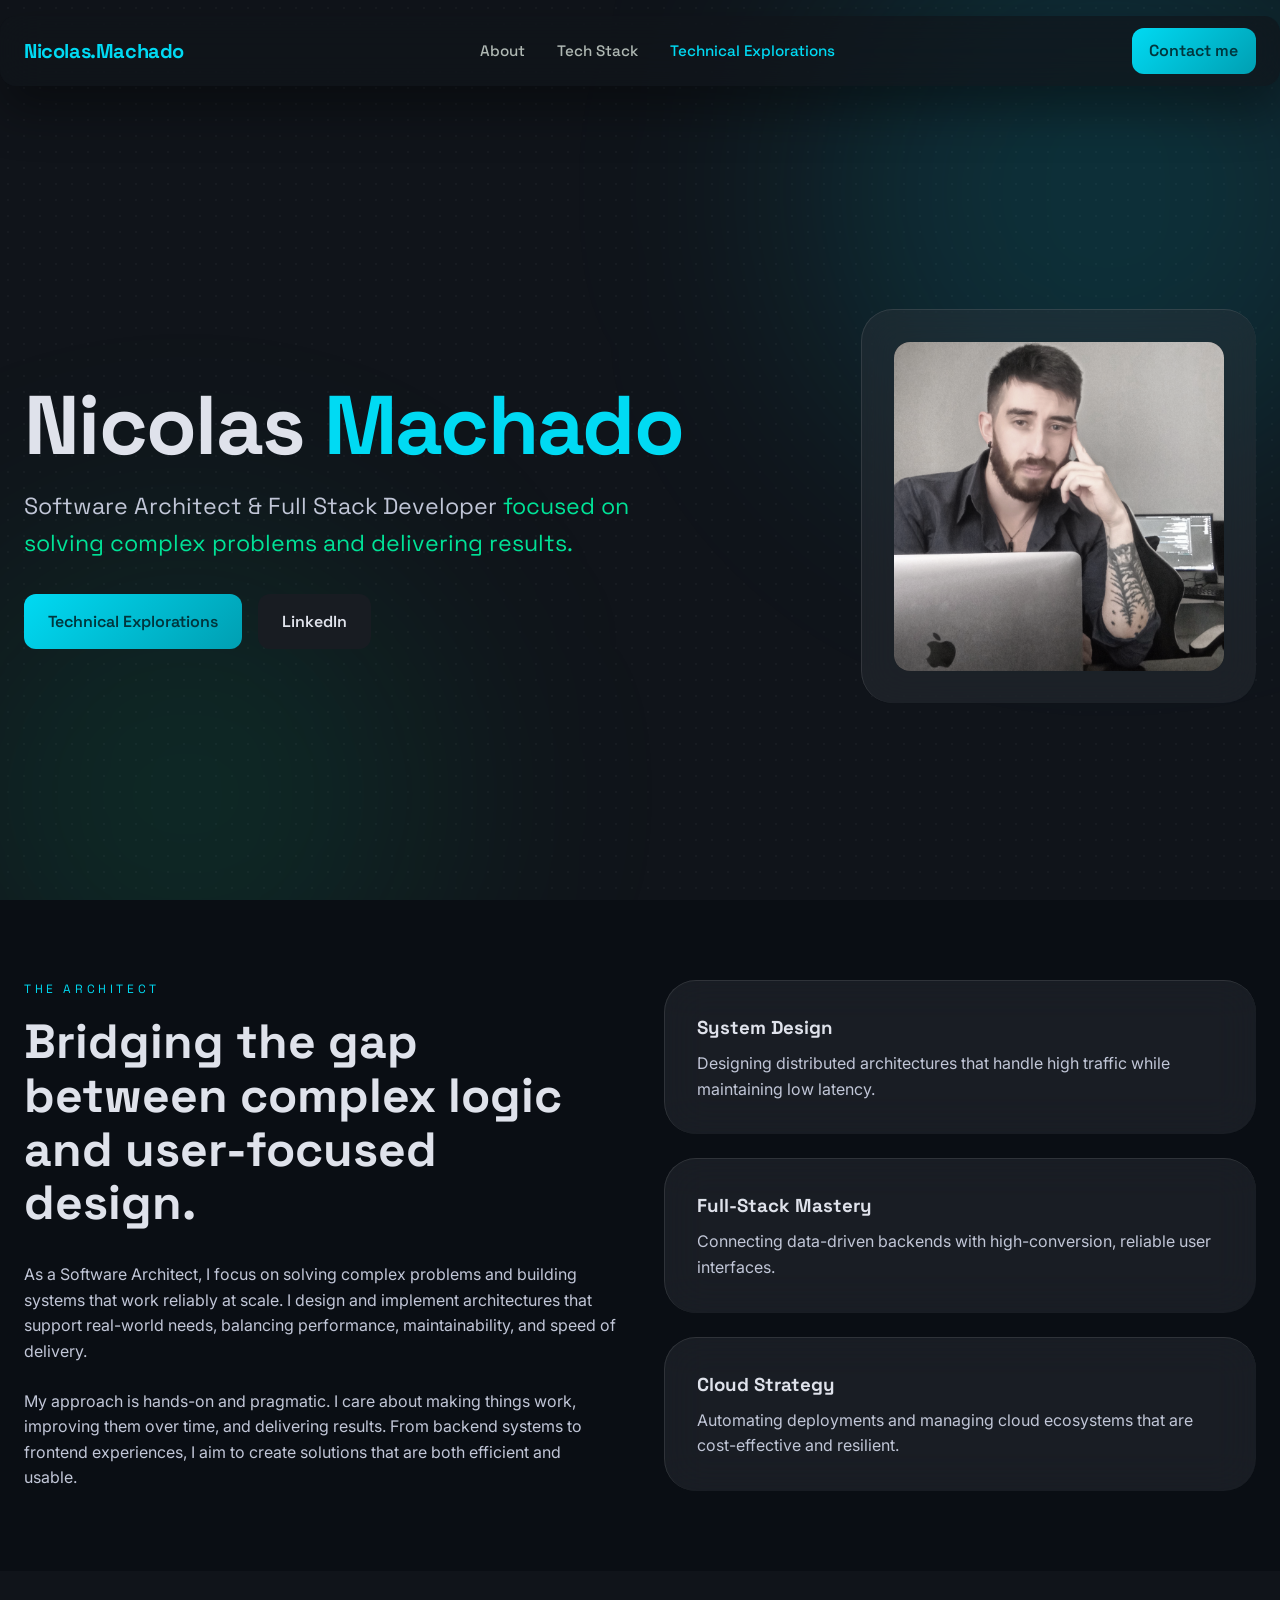
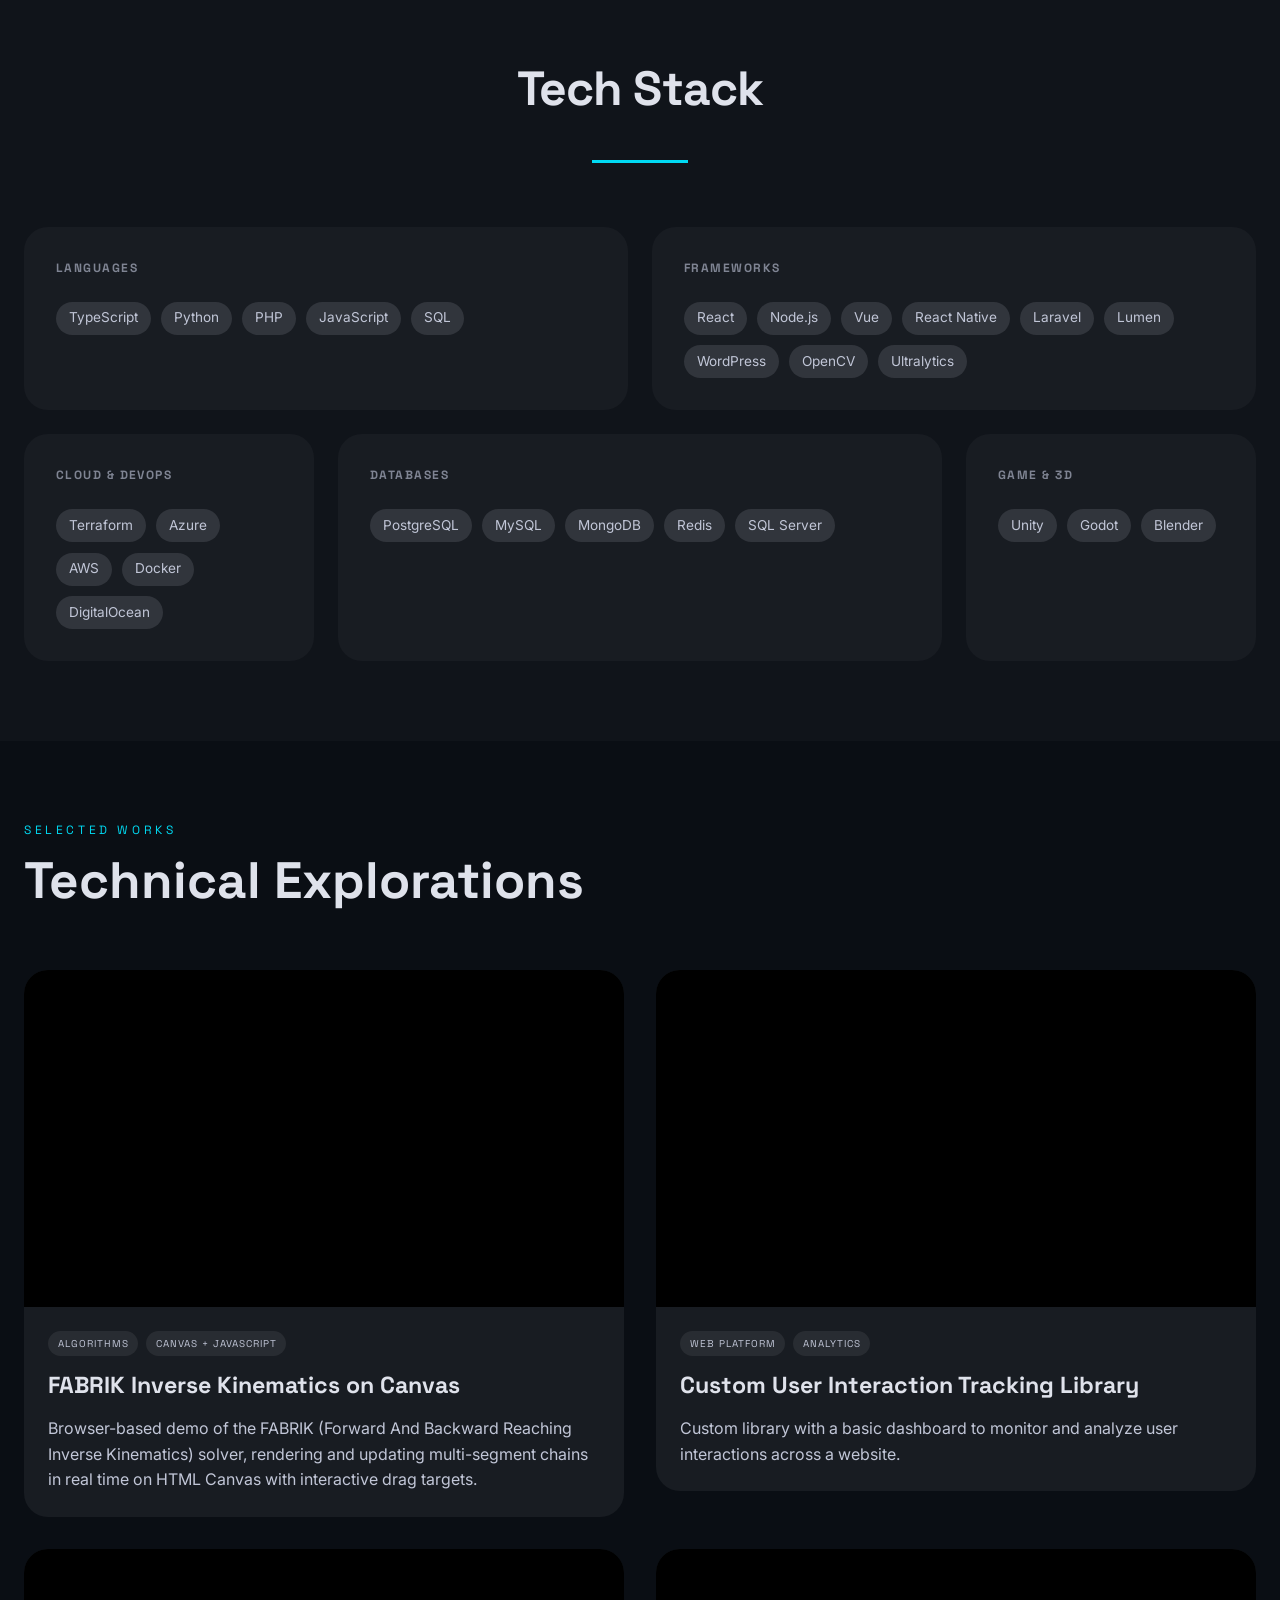
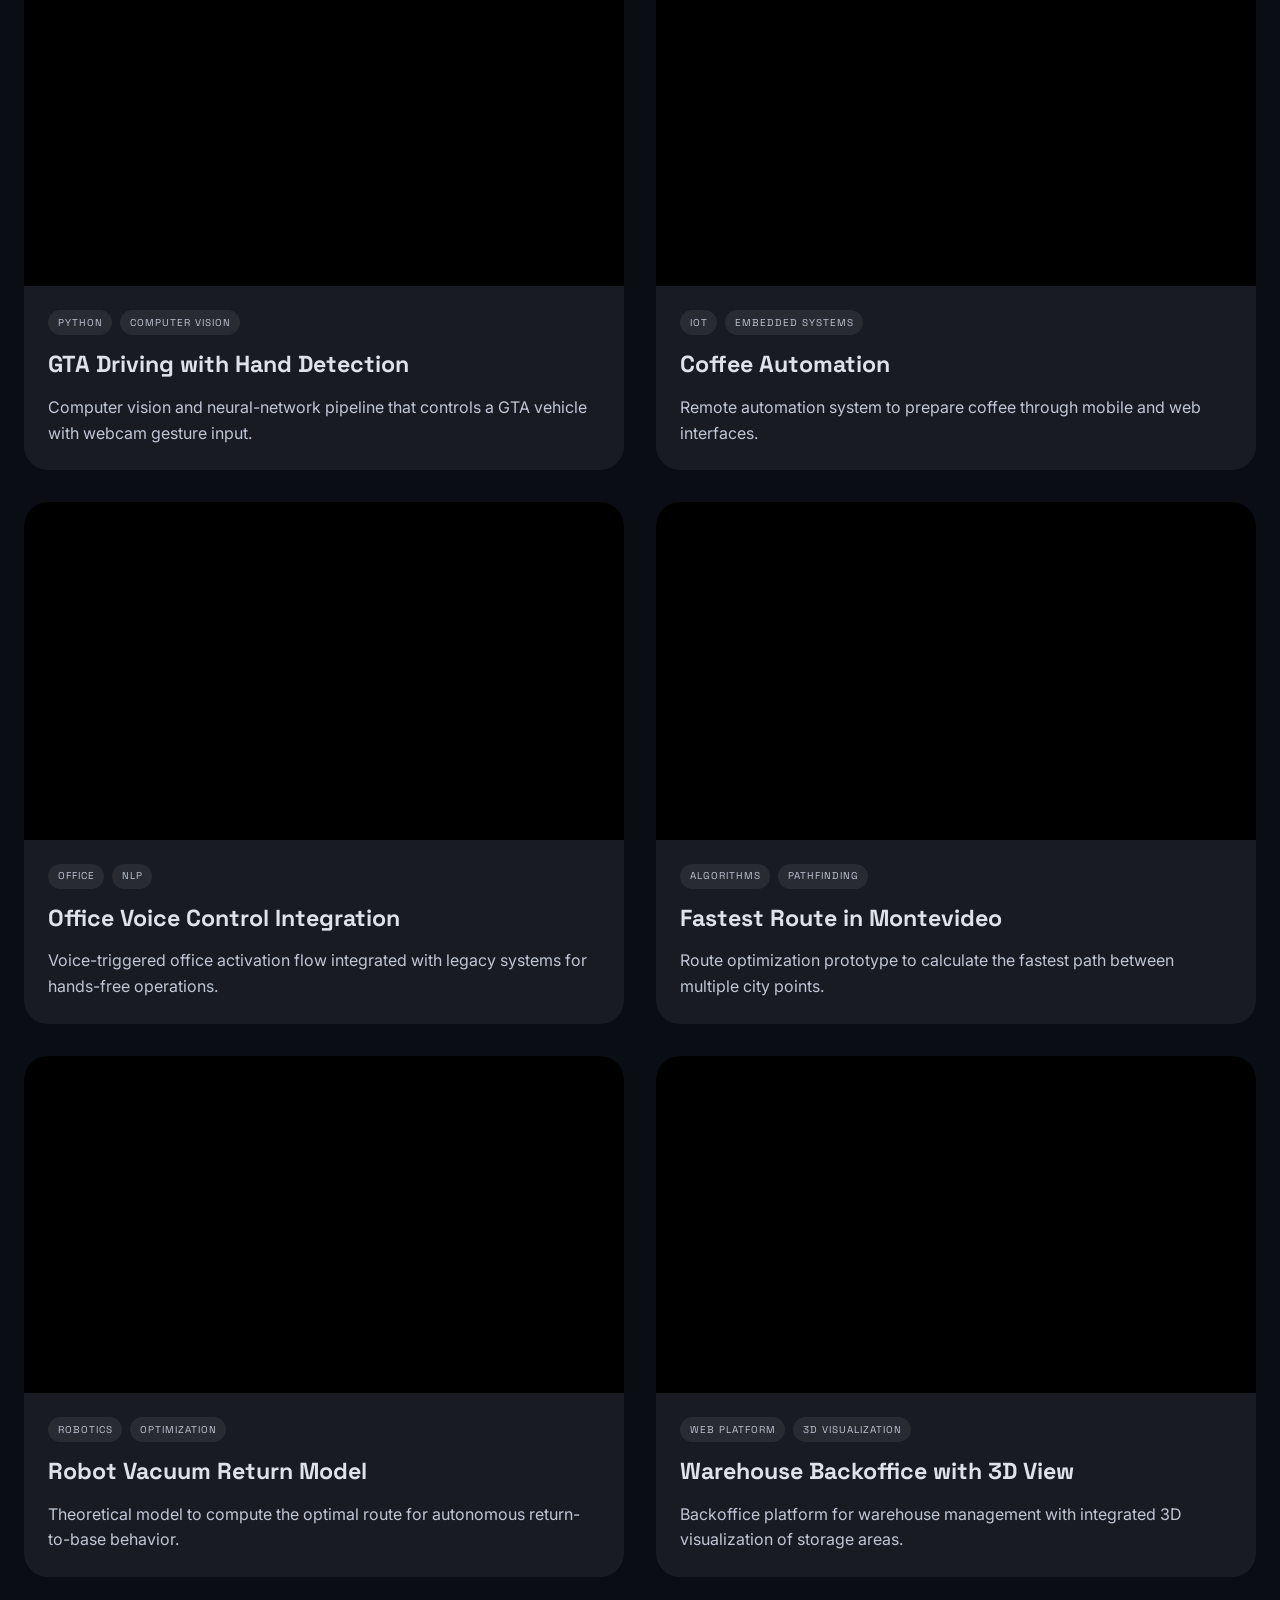
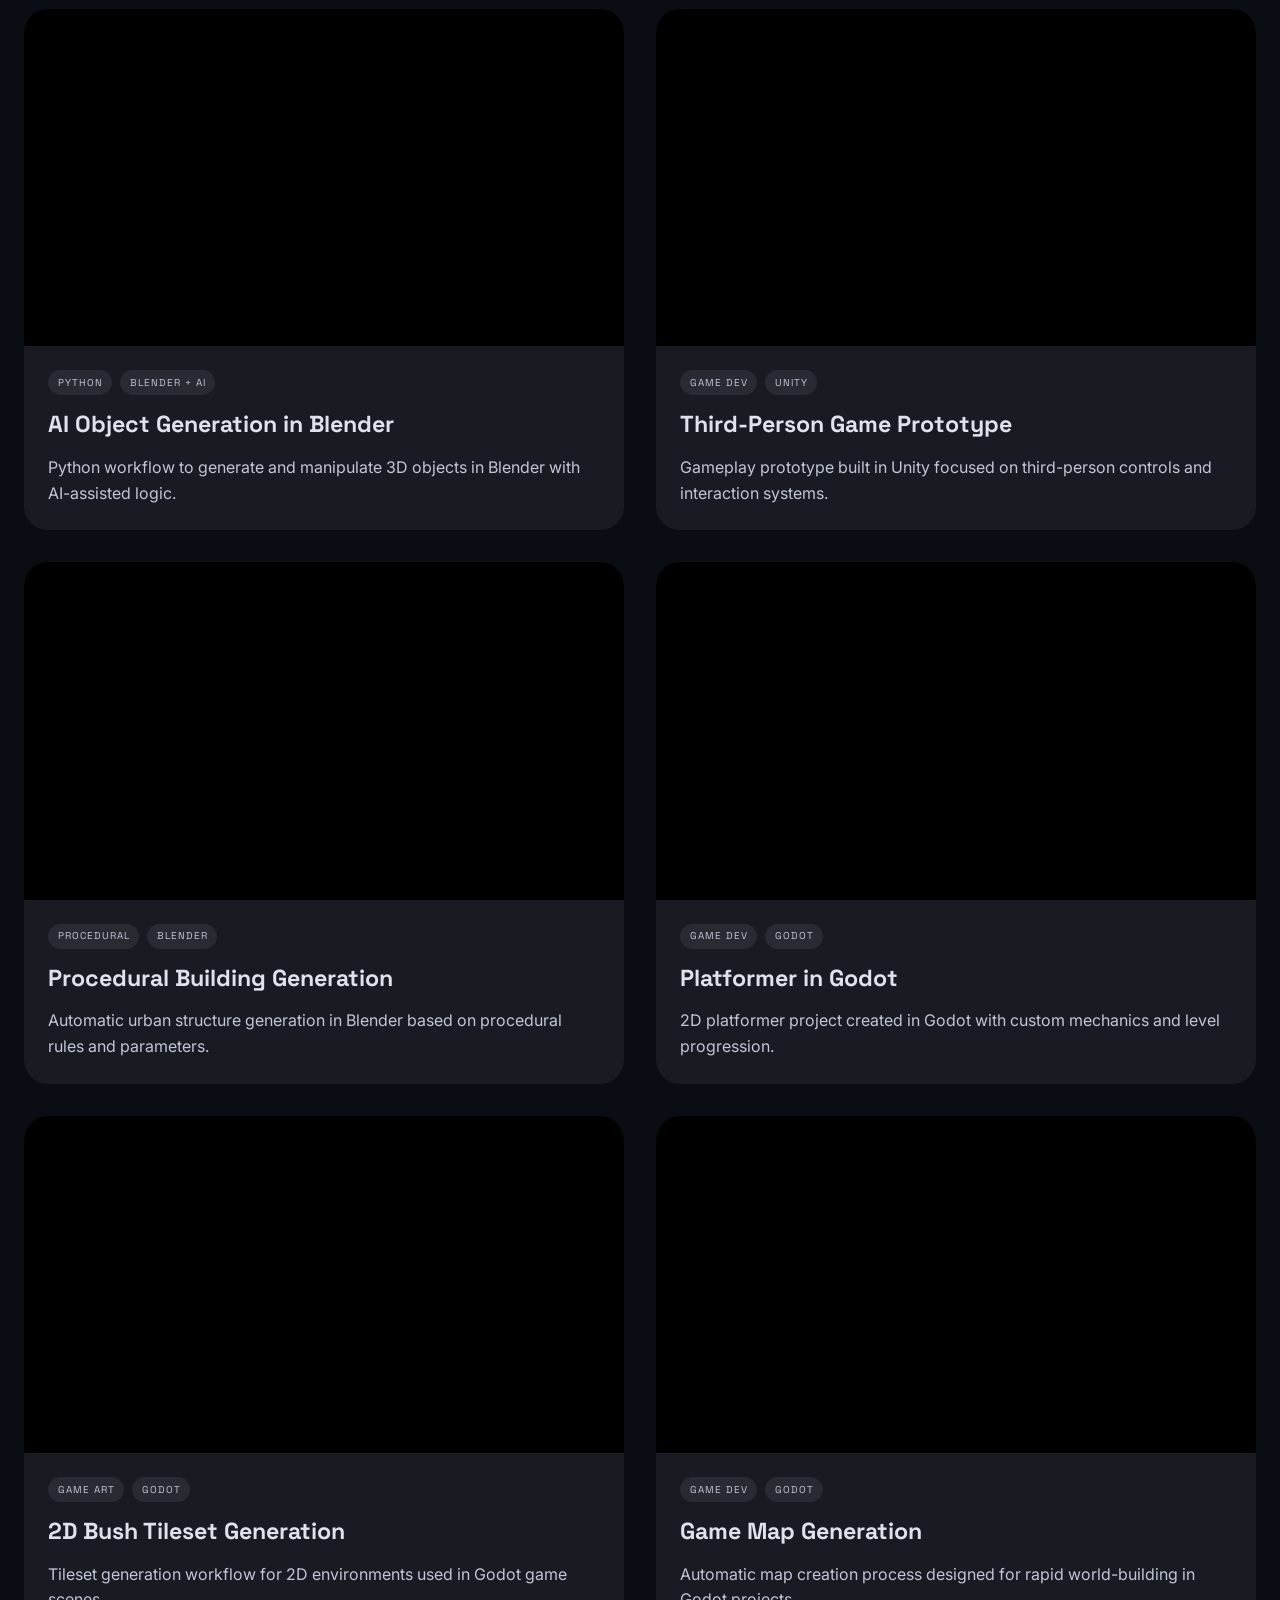
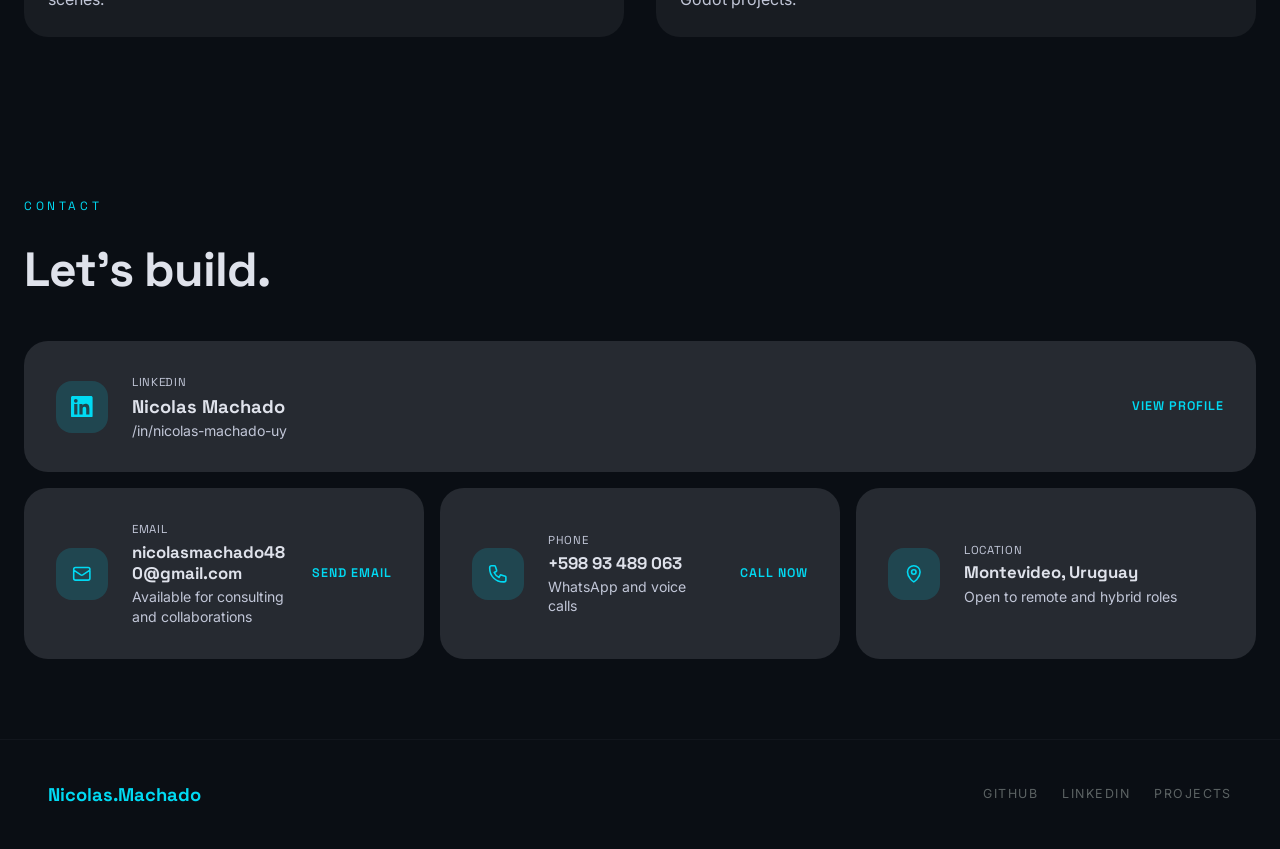
==== index.html @ 6aa8814a "update script reference in index.html to new JavaScript file and add module preloading functionality" ====
<!DOCTYPE html>
<html lang="es">
  <head>
    <meta charset="UTF-8" />
    <link rel="icon" type="image/x-icon" href="./favicon.ico" />
    <meta name="viewport" content="width=device-width, initial-scale=1.0" />
    <meta name="description" content="Nicolas Machado - Desarrollador Full Stack y Arquitecto de software. Portfolio con experiencia, proyectos y videos." />
    <title>Nicolas Machado | Desarrollador Full Stack</title>
    <link rel="preconnect" href="https://fonts.googleapis.com" />
    <link rel="preconnect" href="https://fonts.gstatic.com" crossorigin />
    <link href="https://fonts.googleapis.com/css2?family=Source+Sans+3:ital,wght@0,400;0,600;0,700;1,400&display=swap" rel="stylesheet" />
    <script type="module" crossorigin src="./assets/index-CkeHtj5o.js"></script>
    <link rel="stylesheet" crossorigin href="./assets/index-Cn55NnWI.css">
  </head>
  <body>
    <div id="root"></div>
  </body>
</html>
---- assets/index-Cn55NnWI.css ----
@import"https://fonts.googleapis.com/css2?family=Inter:wght@300;400;500;600;700&family=Space+Grotesk:wght@300;400;500;600;700&display=swap";:root{--background: #10141a;--surface: #10141a;--surface-lowest: #0a0e14;--surface-low: #181c22;--surface-high: #262a31;--surface-highest: #31353c;--on-surface: #dfe2eb;--on-surface-variant: #c1c6d7;--primary: #00daf3;--primary-container: #009fb2;--secondary: #f4fff5;--secondary-dim: #00e297;--outline: #8b90a0;--outline-variant: #414754;--font-display: "Space Grotesk", system-ui, sans-serif;--font-body: "Inter", system-ui, sans-serif;--radius-sm: .5rem;--radius-md: 1rem;--radius-lg: 1.5rem;--radius-xl: 2rem;--radius-pill: 9999px;--space-2: .5rem;--space-3: .75rem;--space-4: 1rem;--space-6: 1.5rem;--space-8: 2rem;--space-10: 2.5rem;--space-12: 3rem;--space-16: 4rem;--space-20: 5rem;--content-max: 1280px;--shadow-ambient: 0 24px 48px rgba(0, 0, 0, .4);--transition: .2s ease-out}html{scroll-behavior:smooth}*,*:before,*:after{box-sizing:border-box}body{margin:0;font-family:var(--font-body);font-size:1rem;line-height:1.6;color:var(--on-surface);background:var(--background);position:relative;overflow-x:hidden}a{color:inherit;text-decoration:none;transition:color var(--transition),transform var(--transition),opacity var(--transition)}img{display:block;max-width:100%}.header{position:fixed;top:0;inset-inline:0;z-index:20;display:flex;align-items:center;justify-content:space-between;max-width:var(--content-max);margin:0 auto;margin-top:var(--space-4);padding:var(--space-3) var(--space-6);background:#10141ab3;-webkit-backdrop-filter:blur(20px);backdrop-filter:blur(20px);border-radius:var(--radius-md);box-shadow:var(--shadow-ambient)}.header__brand{font-family:var(--font-display);font-size:1.25rem;font-weight:700;letter-spacing:-.02em;color:var(--primary)}.header__nav{display:none}.header__links{display:flex;align-items:center;gap:var(--space-8);margin:0;padding:0;list-style:none}.header__link{font-family:var(--font-display);font-size:.95rem;font-weight:500;color:color-mix(in srgb,var(--secondary) 70%,transparent)}.header__link:hover,.header__link--active{color:var(--primary)}.header__cta{display:none}@media(min-width:768px){.header__nav{display:block}.header__cta{display:inline-flex;padding:.65rem 1.1rem;border-radius:.75rem;font-family:var(--font-display);font-weight:600;color:#00363d;background:linear-gradient(135deg,var(--primary),var(--primary-container))}}.main{position:relative;z-index:1}.section__title{margin:0 0 var(--space-8);font-family:var(--font-display);font-size:clamp(2rem,5vw,3rem);letter-spacing:-.02em}.container{width:min(calc(100% - 3rem),var(--content-max));margin-inline:auto}.hero{position:relative;min-height:100vh;display:flex;align-items:center;padding-top:7rem;background:var(--surface);overflow:hidden}.grid-pattern{position:absolute;top:0;right:0;bottom:0;left:0;background-image:radial-gradient(circle,color-mix(in srgb,var(--outline) 25%,transparent) 1px,transparent 1px);background-size:16px 16px;opacity:.22;pointer-events:none}.hero__orb{position:absolute;border-radius:var(--radius-pill);filter:blur(120px)}.hero__orb--a{width:600px;height:600px;top:-12%;right:-10%;background:color-mix(in srgb,var(--primary) 14%,transparent)}.hero__orb--b{width:500px;height:500px;bottom:-16%;left:-5%;background:color-mix(in srgb,var(--secondary-dim) 10%,transparent)}.hero__inner{position:relative;width:min(calc(100% - 3rem),var(--content-max));margin-inline:auto;display:grid;gap:var(--space-12);align-items:center;z-index:1}@media(min-width:1024px){.hero__inner{grid-template-columns:8fr 4fr}}.hero__badge{display:inline-flex;align-items:center;gap:var(--space-3);padding:.35rem .7rem;background:color-mix(in srgb,var(--surface-highest) 55%,transparent);border-radius:var(--radius-pill)}.hero__dot{width:.5rem;height:.5rem;border-radius:var(--radius-pill);background:var(--primary);box-shadow:0 0 10px color-mix(in srgb,var(--primary) 40%,transparent)}.hero__badge-text{margin:0;text-transform:uppercase;letter-spacing:.18em;color:var(--primary);font-family:var(--font-display);font-size:.65rem}.hero__name{margin:var(--space-6) 0 var(--space-6);font-family:var(--font-display);font-size:clamp(2.75rem,8vw,5.2rem);font-weight:700;line-height:.92;letter-spacing:-.02em}.hero__name span{color:var(--primary)}.hero__role{margin:0 0 var(--space-8);max-width:680px;color:var(--on-surface-variant);font-size:clamp(1.05rem,2.3vw,1.45rem);font-family:var(--font-display);font-weight:400}.hero__role-accent{color:var(--secondary-dim)}.hero__actions{display:flex;flex-wrap:wrap;gap:var(--space-4)}.button-primary,.button-secondary{display:inline-flex;align-items:center;justify-content:center;padding:.9rem 1.5rem;border-radius:.75rem;font-weight:600;font-family:var(--font-display);transition:all var(--transition)}.button-primary{background:linear-gradient(135deg,var(--primary),var(--primary-container));color:#00363d}.button-primary:hover{transform:translateY(-2px);filter:brightness(1.05)}.button-secondary{background:var(--surface-low);color:var(--on-surface)}.button-secondary:hover{background:var(--surface-high)}.hero__panel-wrap{display:none}@media(min-width:1024px){.hero__panel-wrap{display:block}}.glass-card{border-radius:var(--radius-xl);background:#31353c66;-webkit-backdrop-filter:blur(20px);backdrop-filter:blur(20px);border-top:1px solid rgba(255,255,255,.1);border-left:1px solid rgba(255,255,255,.1)}.hero__panel{position:relative;overflow:hidden;aspect-ratio:1 / 1;padding:var(--space-8)}.hero__panel-media{height:100%;border-radius:var(--radius-md);overflow:hidden;position:relative;background:var(--surface-lowest)}.hero__panel-media img{width:100%;height:100%;object-fit:cover;opacity:1;filter:grayscale(50%)}.hero__panel-overlay{position:absolute;inset:auto var(--space-6) var(--space-6) var(--space-6);padding:var(--space-4);border-radius:.65rem;background:#10141acc;-webkit-backdrop-filter:blur(8px);backdrop-filter:blur(8px)}.hero__panel-label{margin:0 0 var(--space-2);text-transform:uppercase;font-family:var(--font-display);letter-spacing:.15em;font-size:.62rem;color:var(--secondary-dim)}.hero__bar{width:100%;height:.3rem;border-radius:var(--radius-pill);background:color-mix(in srgb,white 10%,transparent);overflow:hidden;position:relative}.hero__bar:after{content:"";position:absolute;top:0;right:0;bottom:0;left:0;width:42%;background:var(--primary);border-radius:var(--radius-pill);animation:heroBarLoading 2.2s ease-in-out infinite;box-shadow:0 0 12px color-mix(in srgb,var(--primary) 45%,transparent)}@keyframes heroBarLoading{0%{transform:translate(-120%);opacity:.55}45%{opacity:1}to{transform:translate(240%);opacity:.7}}.section{padding-block:var(--space-20)}.section--low{background:var(--surface-lowest)}.section--surface{background:var(--surface)}.section--contact{background:var(--surface-lowest)}.eyebrow{margin:0 0 var(--space-4);text-transform:uppercase;letter-spacing:.3em;color:var(--primary);font-family:var(--font-display);font-size:.75rem}.about__layout{display:grid;gap:var(--space-12)}@media(min-width:1024px){.about__layout{grid-template-columns:1fr 1fr}}.about__heading{margin:0 0 var(--space-8);font-family:var(--font-display);font-size:clamp(2rem,5vw,3rem);line-height:1.12}.about__heading em{font-weight:300;font-style:italic}.about__text{color:var(--on-surface-variant);margin:0}.about__text+.about__text{margin-top:var(--space-6)}.about__cards{display:grid;gap:var(--space-6)}.about-card{padding:var(--space-8)}.about-card h3{margin:0 0 var(--space-2);font-family:var(--font-display)}.about-card p{margin:0;color:var(--on-surface-variant)}.skills__header{text-align:center;margin-bottom:var(--space-16)}.skills__header-line{width:6rem;height:.18rem;margin:.75rem auto 0;background:var(--primary)}.skills__grid{display:grid;gap:var(--space-6)}@media(min-width:768px){.skills__grid--bento{grid-template-columns:repeat(2,1fr)}.skill-panel--languages,.skill-panel--frameworks,.skill-panel--databases{grid-column:span 2}}@media(min-width:1200px){.skills__grid--bento{grid-template-columns:repeat(4,1fr)}.skill-panel--languages,.skill-panel--frameworks{grid-column:span 2}.skill-panel--cloud{grid-column:span 1}.skill-panel--databases{grid-column:span 2}.skill-panel--creative{grid-column:span 1}}.skill-panel{padding:var(--space-8);background:var(--surface-low);border-radius:var(--radius-lg)}.skill-panel h3{margin:0 0 var(--space-6);color:color-mix(in srgb,var(--outline) 90%,transparent);text-transform:uppercase;letter-spacing:.12em;font-family:var(--font-display);font-size:.75rem}.chip-list{display:flex;flex-wrap:wrap;gap:.65rem}.chip{padding:.35rem .8rem;border-radius:var(--radius-pill);background:var(--surface-highest);color:var(--on-surface-variant);font-size:.85rem}.works__header{display:flex;flex-wrap:wrap;align-items:end;justify-content:space-between;gap:var(--space-8);margin-bottom:var(--space-12)}.works__header p{margin:0}.works__header h2{margin:0;font-family:var(--font-display);font-size:clamp(2rem,5vw,3.2rem)}.videos__grid{display:grid;gap:var(--space-8)}@media(min-width:1024px){.videos__grid{grid-template-columns:repeat(2,1fr)}}.video-card{background:var(--surface-low);border-radius:var(--radius-lg);overflow:hidden;transition:background var(--transition),transform var(--transition)}.video-card:hover{background:var(--surface-high);transform:translateY(-4px)}.video-card__tags{display:flex;flex-wrap:wrap;gap:var(--space-2);margin:0 0 var(--space-4)}.video-card__tag{padding:.28rem .6rem;border-radius:var(--radius-pill);background:color-mix(in srgb,white 7%,transparent);color:var(--on-surface-variant);font-family:var(--font-display);font-size:.62rem;text-transform:uppercase;letter-spacing:.1em}.video-card__content{padding:var(--space-6)}.video-card__wrapper{position:relative;width:100%;aspect-ratio:16 / 9;background:#000}.video-card__iframe{position:absolute;top:0;left:0;width:100%;height:100%;border:0}.video-card__title{margin:0 0 var(--space-4);font-family:var(--font-display);font-size:1.45rem;line-height:1.2}.video-card__description{margin:0;color:var(--on-surface-variant)}.contact__grid{display:grid;gap:var(--space-4)}@media(min-width:768px){.contact__grid{grid-template-columns:repeat(3,1fr)}.contact__card--featured{grid-column:1 / -1}}.contact__card{display:flex;align-items:center;gap:var(--space-6);padding:var(--space-8);border-radius:var(--radius-lg);background:var(--surface-high);margin:0}.contact__card--link{color:inherit;text-decoration:none;transition:background .2s ease,transform .2s ease,box-shadow .2s ease}.contact__card--link:hover{background:color-mix(in srgb,var(--primary) 8%,var(--surface-high));transform:translateY(-2px);box-shadow:0 12px 32px color-mix(in srgb,var(--primary) 12%,transparent)}.contact__card-icon{display:grid;place-items:center;flex-shrink:0;width:3.25rem;height:3.25rem;border-radius:var(--radius-md);background:color-mix(in srgb,var(--primary) 16%,transparent);color:var(--primary)}.contact__card-icon svg{width:1.35rem;height:1.35rem}.contact__card-body{display:flex;flex-direction:column;gap:.2rem;min-width:0;flex:1}.contact__label{font-family:var(--font-display);color:var(--on-surface-variant);letter-spacing:.06em;text-transform:uppercase;font-size:.72rem}.contact__card-title{font-family:var(--font-display);font-size:1.05rem;font-weight:700;line-height:1.25;color:var(--on-surface);word-break:break-word}.contact__card--featured .contact__card-title{font-size:1.15rem}.contact__card-detail{font-size:.88rem;line-height:1.4;color:var(--on-surface-variant)}.contact__card-cta{flex-shrink:0;font-family:var(--font-display);font-size:.78rem;font-weight:600;letter-spacing:.08em;text-transform:uppercase;color:var(--primary)}@media(max-width:540px){.contact__card{flex-wrap:wrap}.contact__card-cta{width:100%;padding-top:var(--space-2)}}.footer{background:var(--surface-lowest);padding:var(--space-10) var(--space-6);border-top:1px solid color-mix(in srgb,var(--surface-highest) 22%,transparent)}.footer__inner{width:min(calc(100% - 3rem),var(--content-max));margin-inline:auto;display:flex;flex-wrap:wrap;align-items:center;justify-content:space-between;gap:var(--space-6)}.footer__brand{margin:0;font-family:var(--font-display);color:var(--primary);font-size:1.15rem;font-weight:700}.footer__copy{margin:0;font-size:.78rem;letter-spacing:.12em;text-transform:uppercase;color:color-mix(in srgb,var(--secondary) 35%,transparent)}.footer__links{display:flex;gap:var(--space-6)}.footer__link{font-size:.78rem;letter-spacing:.12em;text-transform:uppercase;color:color-mix(in srgb,var(--secondary) 35%,transparent)}.footer__link:hover{color:var(--secondary-dim);transform:translateY(-2px)}.reveal{opacity:0;transform:translateY(16px);transition:opacity .32s ease-out,transform .32s ease-out}.reveal.reveal--visible{opacity:1;transform:translateY(0)}.reveal-item{opacity:0;transform:translateY(12px);transition:opacity .32s ease-out,transform .32s ease-out}.reveal.reveal--visible .reveal-item{opacity:1;transform:translateY(0)}.reveal.reveal--visible .reveal-item:nth-child(1){transition-delay:.04s}.reveal.reveal--visible .reveal-item:nth-child(2){transition-delay:.08s}.reveal.reveal--visible .reveal-item:nth-child(3){transition-delay:.12s}.reveal.reveal--visible .reveal-item:nth-child(4){transition-delay:.16s}.reveal.reveal--visible .reveal-item:nth-child(5){transition-delay:.2s}.reveal.reveal--visible .reveal-item:nth-child(n+6){transition-delay:.24s}
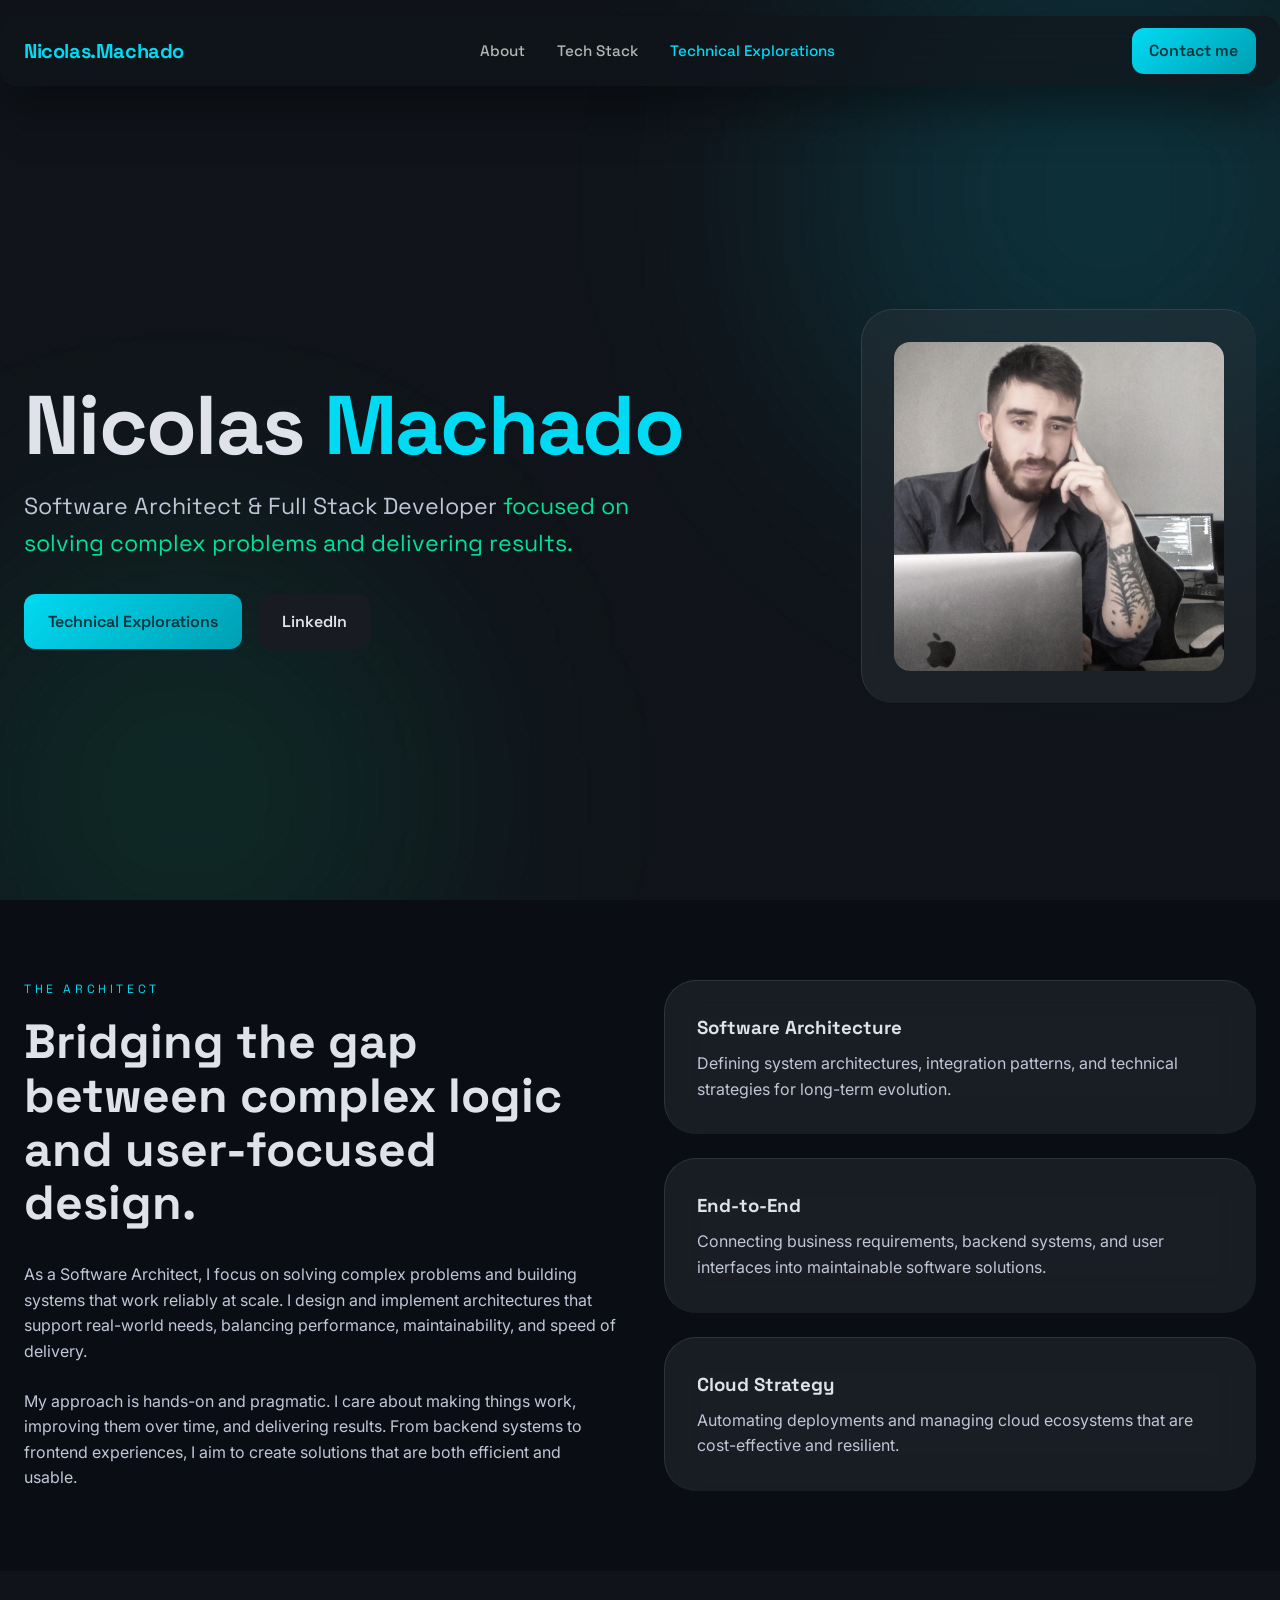
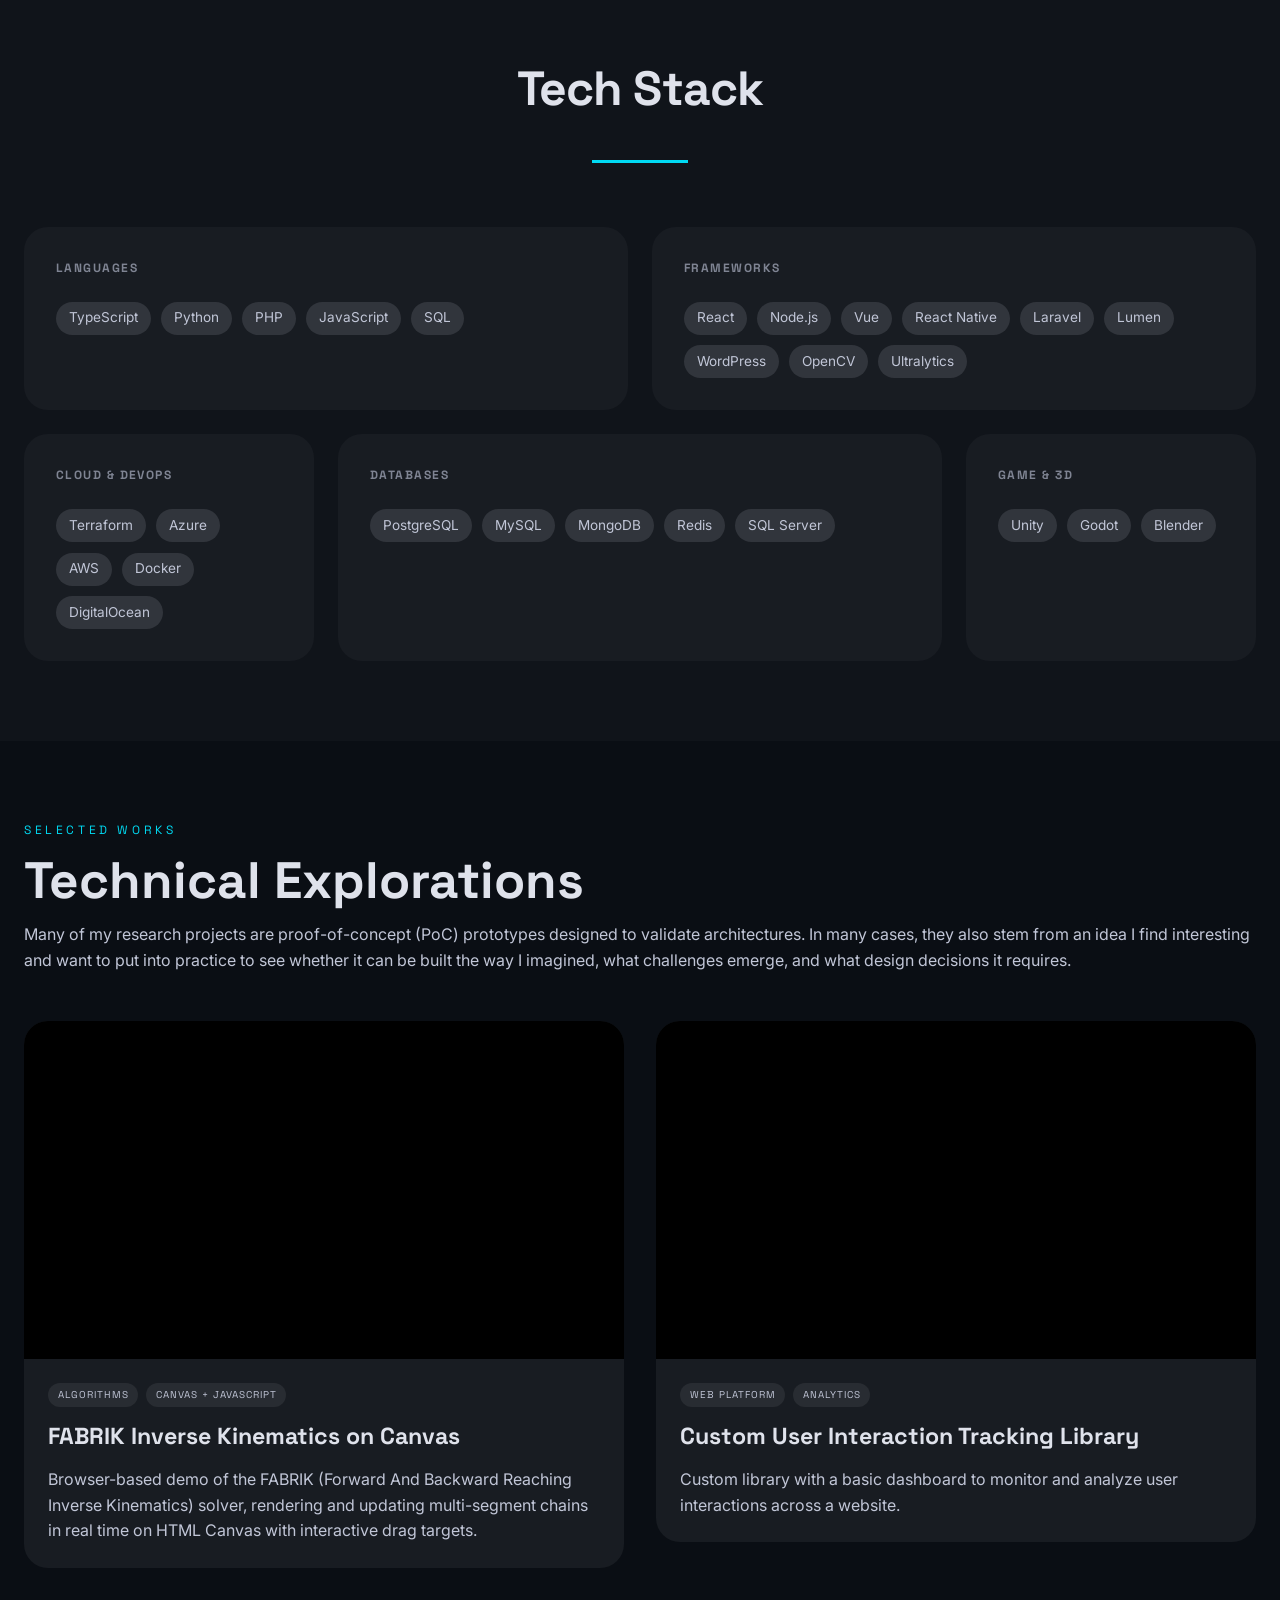
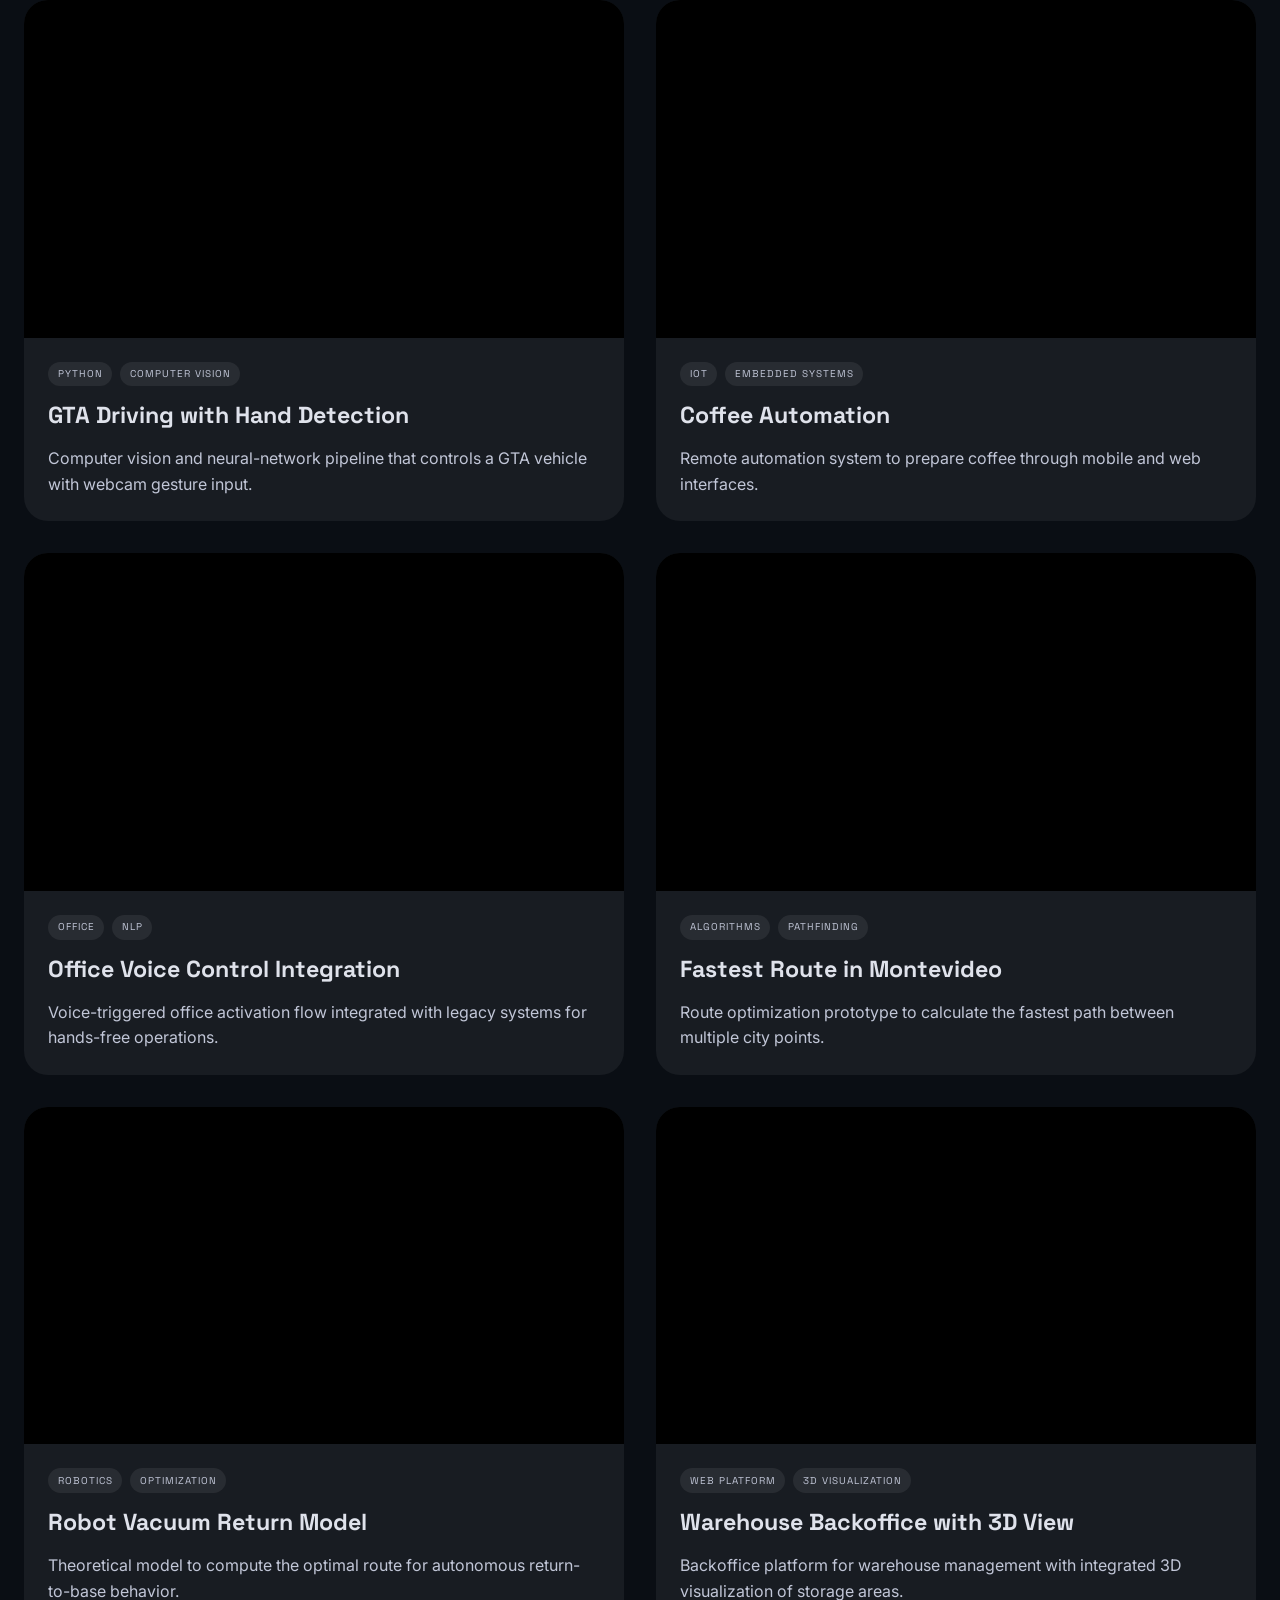
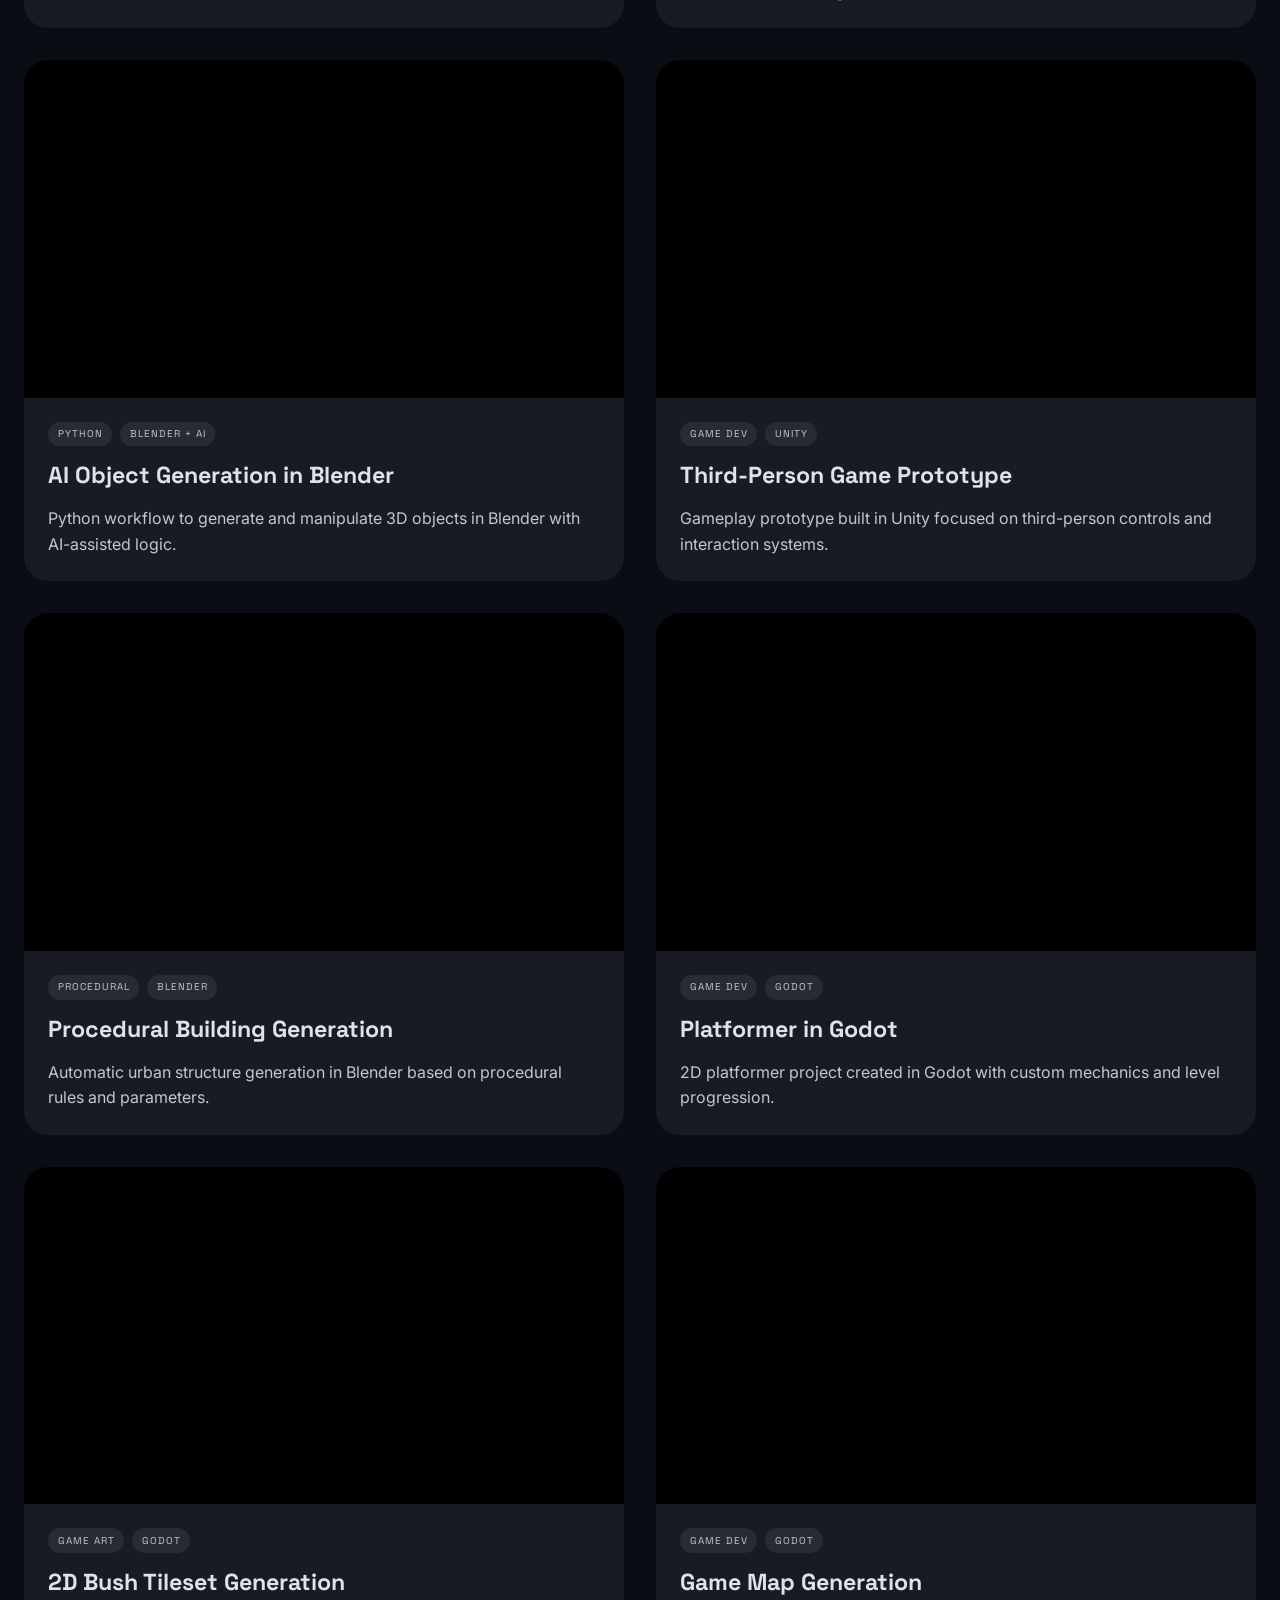
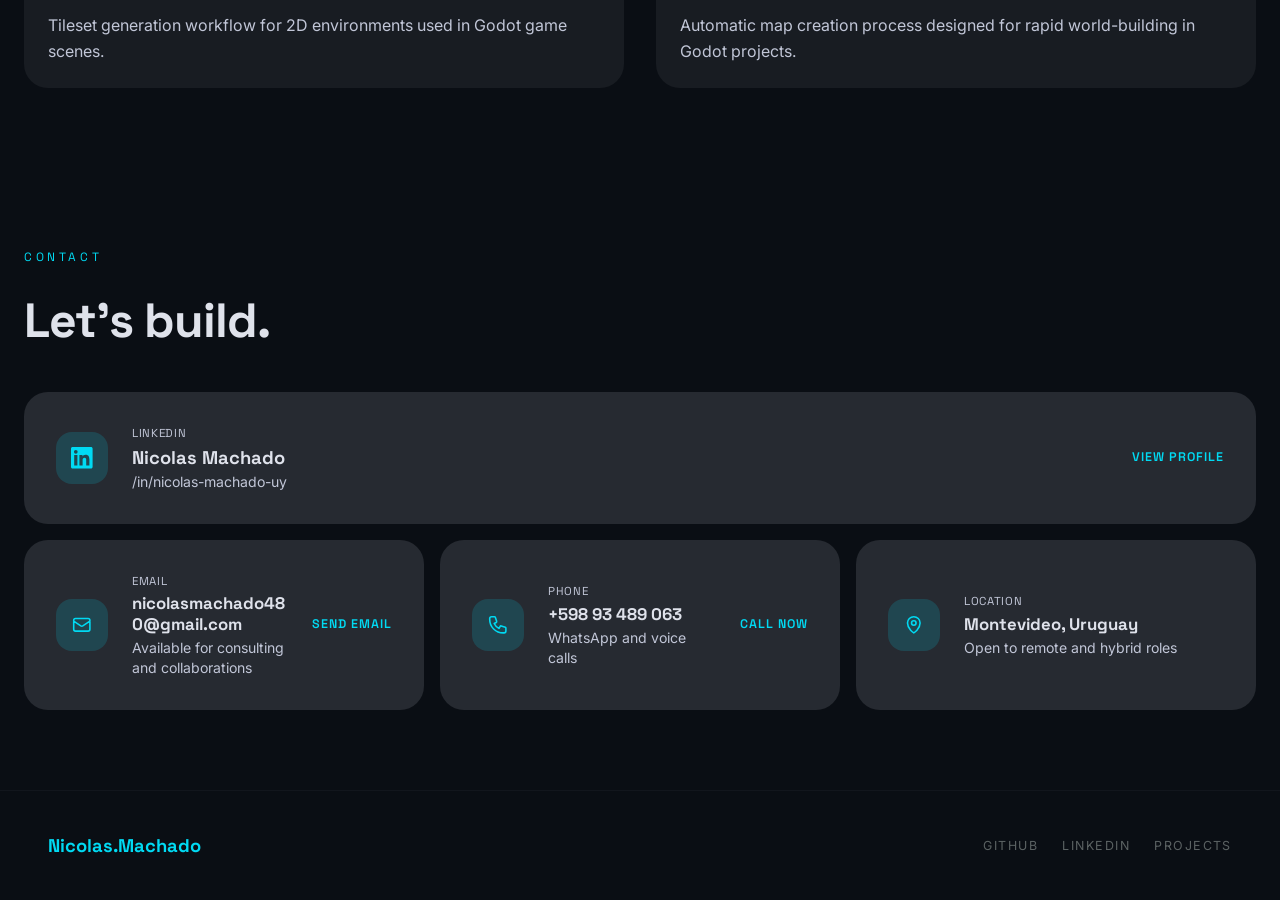
==== commit 949439b8: "update index.html to reference new JavaScript and CSS files, enhancing design and functionality" ====
--- a/index.html
+++ b/index.html
@@ -9,8 +9,8 @@
     <link rel="preconnect" href="https://fonts.googleapis.com" />
     <link rel="preconnect" href="https://fonts.gstatic.com" crossorigin />
     <link href="https://fonts.googleapis.com/css2?family=Source+Sans+3:ital,wght@0,400;0,600;0,700;1,400&display=swap" rel="stylesheet" />
-    <script type="module" crossorigin src="./assets/index-CkeHtj5o.js"></script>
-    <link rel="stylesheet" crossorigin href="./assets/index-Cn55NnWI.css">
+    <script type="module" crossorigin src="./assets/index-CDH9Gg_-.js"></script>
+    <link rel="stylesheet" crossorigin href="./assets/index-SO4jJrOm.css">
   </head>
   <body>
     <div id="root"></div>
--- a/assets/index-SO4jJrOm.css
+++ b/assets/index-SO4jJrOm.css
@@ -0,0 +1 @@
+@import"https://fonts.googleapis.com/css2?family=Inter:wght@300;400;500;600;700&family=Space+Grotesk:wght@300;400;500;600;700&display=swap";:root{--background: #10141a;--surface: #10141a;--surface-lowest: #0a0e14;--surface-low: #181c22;--surface-high: #262a31;--surface-highest: #31353c;--on-surface: #dfe2eb;--on-surface-variant: #c1c6d7;--primary: #00daf3;--primary-container: #009fb2;--secondary: #f4fff5;--secondary-dim: #00e297;--outline: #8b90a0;--outline-variant: #414754;--font-display: "Space Grotesk", system-ui, sans-serif;--font-body: "Inter", system-ui, sans-serif;--radius-sm: .5rem;--radius-md: 1rem;--radius-lg: 1.5rem;--radius-xl: 2rem;--radius-pill: 9999px;--space-2: .5rem;--space-3: .75rem;--space-4: 1rem;--space-6: 1.5rem;--space-8: 2rem;--space-10: 2.5rem;--space-12: 3rem;--space-16: 4rem;--space-20: 5rem;--content-max: 1280px;--shadow-ambient: 0 24px 48px rgba(0, 0, 0, .4);--transition: .2s ease-out}html{scroll-behavior:smooth}*,*:before,*:after{box-sizing:border-box}body{margin:0;font-family:var(--font-body);font-size:1rem;line-height:1.6;color:var(--on-surface);background:var(--background);position:relative;overflow-x:hidden}a{color:inherit;text-decoration:none;transition:color var(--transition),transform var(--transition),opacity var(--transition)}img{display:block;max-width:100%}.header{position:fixed;top:0;inset-inline:0;z-index:20;display:flex;align-items:center;justify-content:space-between;max-width:var(--content-max);margin:0 auto;margin-top:var(--space-4);padding:var(--space-3) var(--space-6);background:#10141ab3;-webkit-backdrop-filter:blur(20px);backdrop-filter:blur(20px);border-radius:var(--radius-md);box-shadow:var(--shadow-ambient)}.header__brand{font-family:var(--font-display);font-size:1.25rem;font-weight:700;letter-spacing:-.02em;color:var(--primary)}.header__nav{display:none}.header__links{display:flex;align-items:center;gap:var(--space-8);margin:0;padding:0;list-style:none}.header__link{font-family:var(--font-display);font-size:.95rem;font-weight:500;color:color-mix(in srgb,var(--secondary) 70%,transparent)}.header__link:hover,.header__link--active{color:var(--primary)}.header__cta{display:none}@media(min-width:768px){.header__nav{display:block}.header__cta{display:inline-flex;padding:.65rem 1.1rem;border-radius:.75rem;font-family:var(--font-display);font-weight:600;color:#00363d;background:linear-gradient(135deg,var(--primary),var(--primary-container))}}.main{position:relative;z-index:1}.section__title{margin:0 0 var(--space-8);font-family:var(--font-display);font-size:clamp(2rem,5vw,3rem);letter-spacing:-.02em}.container{width:min(calc(100% - 3rem),var(--content-max));margin-inline:auto}.hero{position:relative;min-height:100vh;display:flex;align-items:center;padding-top:7rem;background:var(--surface);overflow:hidden}.grid-pattern{position:absolute;top:0;right:0;bottom:0;left:0;background-image:radial-gradient(circle,color-mix(in srgb,var(--outline) 25%,transparent) 1px,transparent 1px);background-size:16px 16px;opacity:.22;pointer-events:none}.hero__orb{position:absolute;border-radius:var(--radius-pill);filter:blur(120px)}.hero__orb--a{width:600px;height:600px;top:-12%;right:-10%;background:color-mix(in srgb,var(--primary) 14%,transparent)}.hero__orb--b{width:500px;height:500px;bottom:-16%;left:-5%;background:color-mix(in srgb,var(--secondary-dim) 10%,transparent)}.hero__inner{position:relative;width:min(calc(100% - 3rem),var(--content-max));margin-inline:auto;display:grid;gap:var(--space-12);align-items:center;z-index:1}@media(min-width:1024px){.hero__inner{grid-template-columns:8fr 4fr}}.hero__badge{display:inline-flex;align-items:center;gap:var(--space-3);padding:.35rem .7rem;background:color-mix(in srgb,var(--surface-highest) 55%,transparent);border-radius:var(--radius-pill)}.hero__dot{width:.5rem;height:.5rem;border-radius:var(--radius-pill);background:var(--primary);box-shadow:0 0 10px color-mix(in srgb,var(--primary) 40%,transparent)}.hero__badge-text{margin:0;text-transform:uppercase;letter-spacing:.18em;color:var(--primary);font-family:var(--font-display);font-size:.65rem}.hero__name{margin:var(--space-6) 0 var(--space-6);font-family:var(--font-display);font-size:clamp(2.75rem,8vw,5.2rem);font-weight:700;line-height:.92;letter-spacing:-.02em}.hero__name span{color:var(--primary)}.hero__role{margin:0 0 var(--space-8);max-width:680px;color:var(--on-surface-variant);font-size:clamp(1.05rem,2.3vw,1.45rem);font-family:var(--font-display);font-weight:400}.hero__role-accent{color:var(--secondary-dim)}.hero__actions{display:flex;flex-wrap:wrap;gap:var(--space-4)}.button-primary,.button-secondary{display:inline-flex;align-items:center;justify-content:center;padding:.9rem 1.5rem;border-radius:.75rem;font-weight:600;font-family:var(--font-display);transition:all var(--transition)}.button-primary{background:linear-gradient(135deg,var(--primary),var(--primary-container));color:#00363d}.button-primary:hover{transform:translateY(-2px);filter:brightness(1.05)}.button-secondary{background:var(--surface-low);color:var(--on-surface)}.button-secondary:hover{background:var(--surface-high)}.hero__panel-wrap{display:none}@media(min-width:1024px){.hero__panel-wrap{display:block}}.glass-card{border-radius:var(--radius-xl);background:#31353c66;-webkit-backdrop-filter:blur(20px);backdrop-filter:blur(20px);border-top:1px solid rgba(255,255,255,.1);border-left:1px solid rgba(255,255,255,.1)}.hero__panel{position:relative;overflow:hidden;aspect-ratio:1 / 1;padding:var(--space-8)}.hero__panel-media{height:100%;border-radius:var(--radius-md);overflow:hidden;position:relative;background:var(--surface-lowest)}.hero__panel-media img{width:100%;height:100%;object-fit:cover;opacity:1;filter:grayscale(50%)}.hero__panel-overlay{position:absolute;inset:auto var(--space-6) var(--space-6) var(--space-6);padding:var(--space-4);border-radius:.65rem;background:#10141acc;-webkit-backdrop-filter:blur(8px);backdrop-filter:blur(8px)}.hero__panel-label{margin:0 0 var(--space-2);text-transform:uppercase;font-family:var(--font-display);letter-spacing:.15em;font-size:.62rem;color:var(--secondary-dim)}.hero__bar{width:100%;height:.3rem;border-radius:var(--radius-pill);background:color-mix(in srgb,white 10%,transparent);overflow:hidden;position:relative}.hero__bar:after{content:"";position:absolute;top:0;right:0;bottom:0;left:0;width:42%;background:var(--primary);border-radius:var(--radius-pill);animation:heroBarLoading 2.2s ease-in-out infinite;box-shadow:0 0 12px color-mix(in srgb,var(--primary) 45%,transparent)}@keyframes heroBarLoading{0%{transform:translate(-120%);opacity:.55}45%{opacity:1}to{transform:translate(240%);opacity:.7}}.section{padding-block:var(--space-20)}.section--low{background:var(--surface-lowest)}.section--surface{background:var(--surface)}.section--contact{background:var(--surface-lowest)}.eyebrow{margin:0 0 var(--space-4);text-transform:uppercase;letter-spacing:.3em;color:var(--primary);font-family:var(--font-display);font-size:.75rem}.about__layout{display:grid;gap:var(--space-12)}@media(min-width:1024px){.about__layout{grid-template-columns:1fr 1fr}}.about__heading{margin:0 0 var(--space-8);font-family:var(--font-display);font-size:clamp(2rem,5vw,3rem);line-height:1.12}.about__heading em{font-weight:300;font-style:italic}.about__text{color:var(--on-surface-variant);margin:0}.about__text+.about__text{margin-top:var(--space-6)}.about__cards{display:grid;gap:var(--space-6)}.about-card{padding:var(--space-8)}.about-card h3{margin:0 0 var(--space-2);font-family:var(--font-display)}.about-card p{margin:0;color:var(--on-surface-variant)}.skills__header{text-align:center;margin-bottom:var(--space-16)}.skills__header-line{width:6rem;height:.18rem;margin:.75rem auto 0;background:var(--primary)}.skills__grid{display:grid;gap:var(--space-6)}@media(min-width:768px){.skills__grid--bento{grid-template-columns:repeat(2,1fr)}.skill-panel--languages,.skill-panel--frameworks,.skill-panel--databases{grid-column:span 2}}@media(min-width:1200px){.skills__grid--bento{grid-template-columns:repeat(4,1fr)}.skill-panel--languages,.skill-panel--frameworks{grid-column:span 2}.skill-panel--cloud{grid-column:span 1}.skill-panel--databases{grid-column:span 2}.skill-panel--creative{grid-column:span 1}}.skill-panel{padding:var(--space-8);background:var(--surface-low);border-radius:var(--radius-lg)}.skill-panel h3{margin:0 0 var(--space-6);color:color-mix(in srgb,var(--outline) 90%,transparent);text-transform:uppercase;letter-spacing:.12em;font-family:var(--font-display);font-size:.75rem}.chip-list{display:flex;flex-wrap:wrap;gap:.65rem}.chip{padding:.35rem .8rem;border-radius:var(--radius-pill);background:var(--surface-highest);color:var(--on-surface-variant);font-size:.85rem}.works__header{display:flex;flex-wrap:wrap;align-items:end;justify-content:space-between;gap:var(--space-8);margin-bottom:var(--space-12)}.works__header>div{width:100%}.works__header p{margin:0}.works__header h2{margin:0;font-family:var(--font-display);font-size:clamp(2rem,5vw,3.2rem)}.works__description{color:var(--on-surface-variant);margin:var(--space-6) 0 0;width:100%;line-height:1.6}.videos__grid{display:grid;gap:var(--space-8)}@media(min-width:1024px){.videos__grid{grid-template-columns:repeat(2,1fr)}}.video-card{background:var(--surface-low);border-radius:var(--radius-lg);overflow:hidden;transition:background var(--transition),transform var(--transition)}.video-card:hover{background:var(--surface-high);transform:translateY(-4px)}.video-card__tags{display:flex;flex-wrap:wrap;gap:var(--space-2);margin:0 0 var(--space-4)}.video-card__tag{padding:.28rem .6rem;border-radius:var(--radius-pill);background:color-mix(in srgb,white 7%,transparent);color:var(--on-surface-variant);font-family:var(--font-display);font-size:.62rem;text-transform:uppercase;letter-spacing:.1em}.video-card__content{padding:var(--space-6)}.video-card__wrapper{position:relative;width:100%;aspect-ratio:16 / 9;background:#000}.video-card__iframe{position:absolute;top:0;left:0;width:100%;height:100%;border:0}.video-card__title{margin:0 0 var(--space-4);font-family:var(--font-display);font-size:1.45rem;line-height:1.2}.video-card__description{margin:0;color:var(--on-surface-variant)}.contact__grid{display:grid;gap:var(--space-4)}@media(min-width:768px){.contact__grid{grid-template-columns:repeat(3,1fr)}.contact__card--featured{grid-column:1 / -1}}.contact__card{display:flex;align-items:center;gap:var(--space-6);padding:var(--space-8);border-radius:var(--radius-lg);background:var(--surface-high);margin:0}.contact__card--link{color:inherit;text-decoration:none;transition:background .2s ease,transform .2s ease,box-shadow .2s ease}.contact__card--link:hover{background:color-mix(in srgb,var(--primary) 8%,var(--surface-high));transform:translateY(-2px);box-shadow:0 12px 32px color-mix(in srgb,var(--primary) 12%,transparent)}.contact__card-icon{display:grid;place-items:center;flex-shrink:0;width:3.25rem;height:3.25rem;border-radius:var(--radius-md);background:color-mix(in srgb,var(--primary) 16%,transparent);color:var(--primary)}.contact__card-icon svg{width:1.35rem;height:1.35rem}.contact__card-body{display:flex;flex-direction:column;gap:.2rem;min-width:0;flex:1}.contact__label{font-family:var(--font-display);color:var(--on-surface-variant);letter-spacing:.06em;text-transform:uppercase;font-size:.72rem}.contact__card-title{font-family:var(--font-display);font-size:1.05rem;font-weight:700;line-height:1.25;color:var(--on-surface);word-break:break-word}.contact__card--featured .contact__card-title{font-size:1.15rem}.contact__card-detail{font-size:.88rem;line-height:1.4;color:var(--on-surface-variant)}.contact__card-cta{flex-shrink:0;font-family:var(--font-display);font-size:.78rem;font-weight:600;letter-spacing:.08em;text-transform:uppercase;color:var(--primary)}@media(max-width:540px){.contact__card{flex-wrap:wrap}.contact__card-cta{width:100%;padding-top:var(--space-2)}}.footer{background:var(--surface-lowest);padding:var(--space-10) var(--space-6);border-top:1px solid color-mix(in srgb,var(--surface-highest) 22%,transparent)}.footer__inner{width:min(calc(100% - 3rem),var(--content-max));margin-inline:auto;display:flex;flex-wrap:wrap;align-items:center;justify-content:space-between;gap:var(--space-6)}.footer__brand{margin:0;font-family:var(--font-display);color:var(--primary);font-size:1.15rem;font-weight:700}.footer__copy{margin:0;font-size:.78rem;letter-spacing:.12em;text-transform:uppercase;color:color-mix(in srgb,var(--secondary) 35%,transparent)}.footer__links{display:flex;gap:var(--space-6)}.footer__link{font-size:.78rem;letter-spacing:.12em;text-transform:uppercase;color:color-mix(in srgb,var(--secondary) 35%,transparent)}.footer__link:hover{color:var(--secondary-dim);transform:translateY(-2px)}.reveal{opacity:0;transform:translateY(16px);transition:opacity .32s ease-out,transform .32s ease-out}.reveal.reveal--visible{opacity:1;transform:translateY(0)}.reveal-item{opacity:0;transform:translateY(12px);transition:opacity .32s ease-out,transform .32s ease-out}.reveal.reveal--visible .reveal-item{opacity:1;transform:translateY(0)}.reveal.reveal--visible .reveal-item:nth-child(1){transition-delay:.04s}.reveal.reveal--visible .reveal-item:nth-child(2){transition-delay:.08s}.reveal.reveal--visible .reveal-item:nth-child(3){transition-delay:.12s}.reveal.reveal--visible .reveal-item:nth-child(4){transition-delay:.16s}.reveal.reveal--visible .reveal-item:nth-child(5){transition-delay:.2s}.reveal.reveal--visible .reveal-item:nth-child(n+6){transition-delay:.24s}
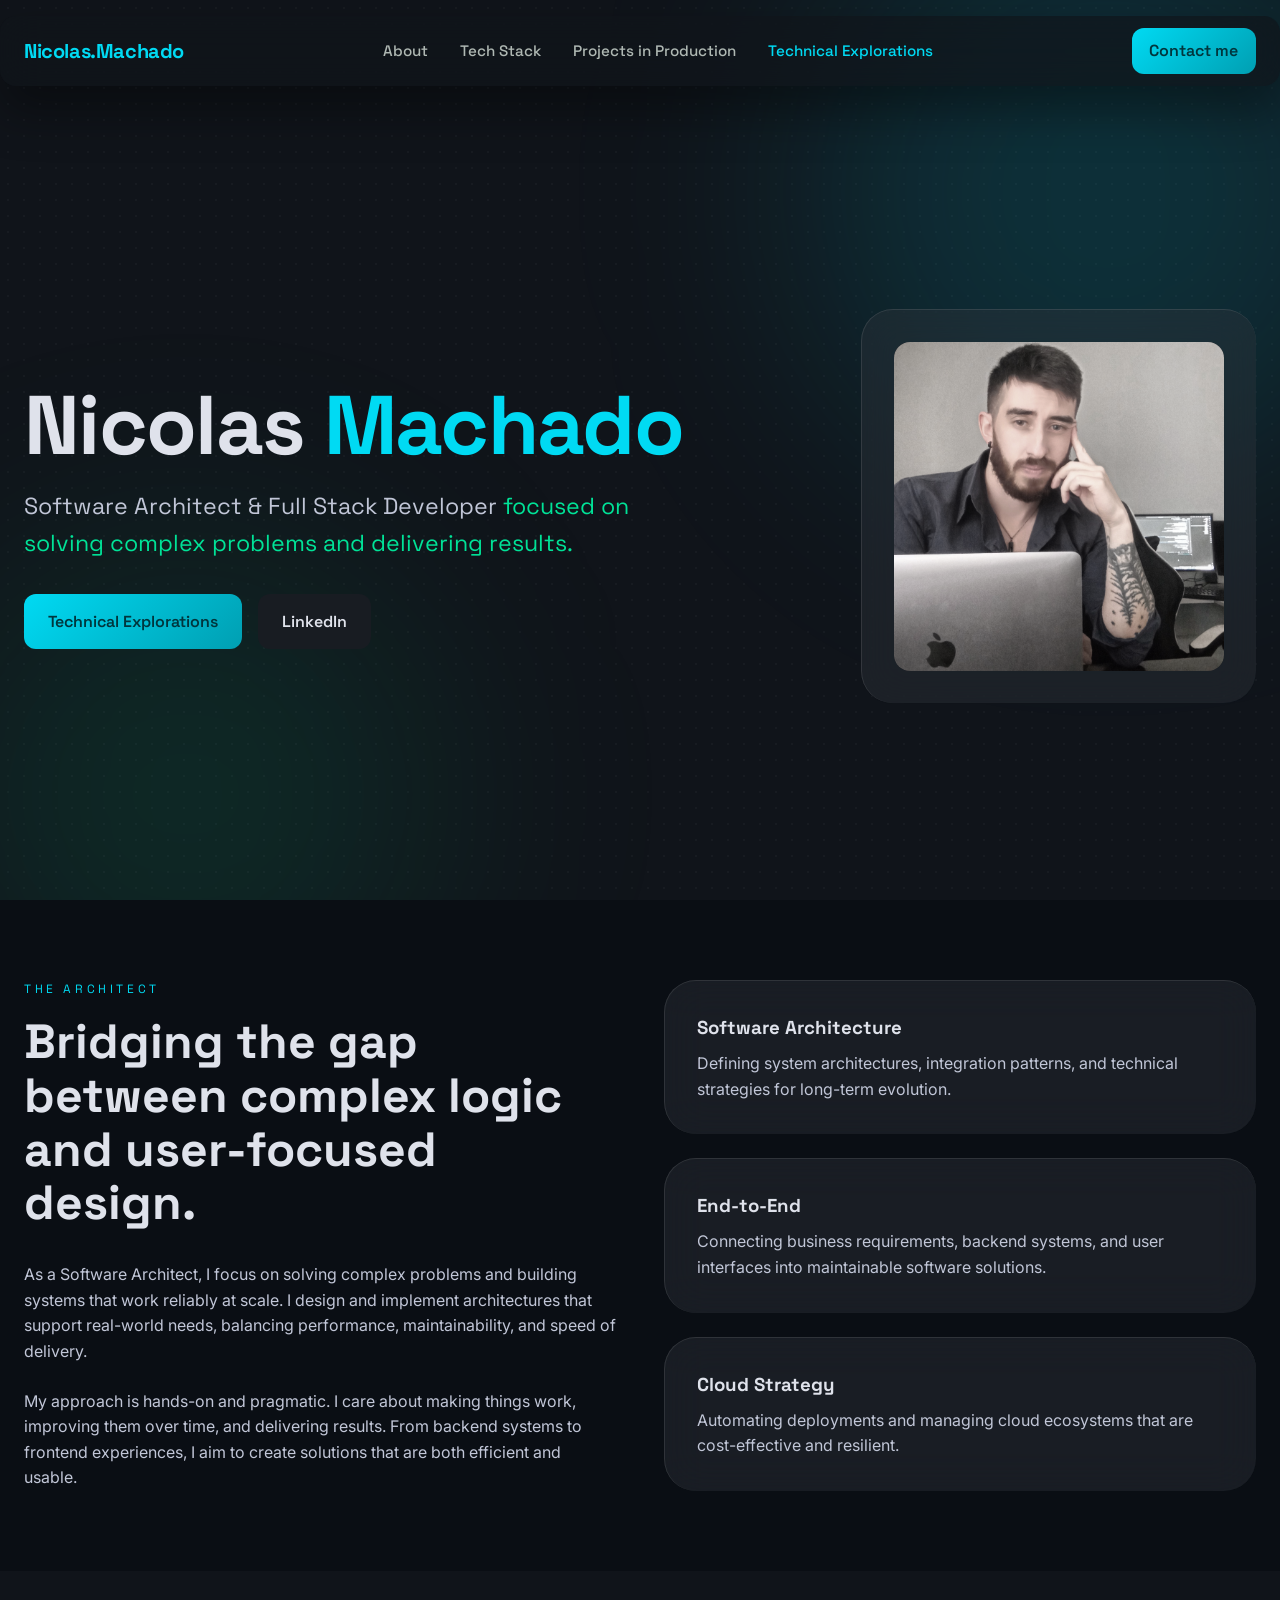
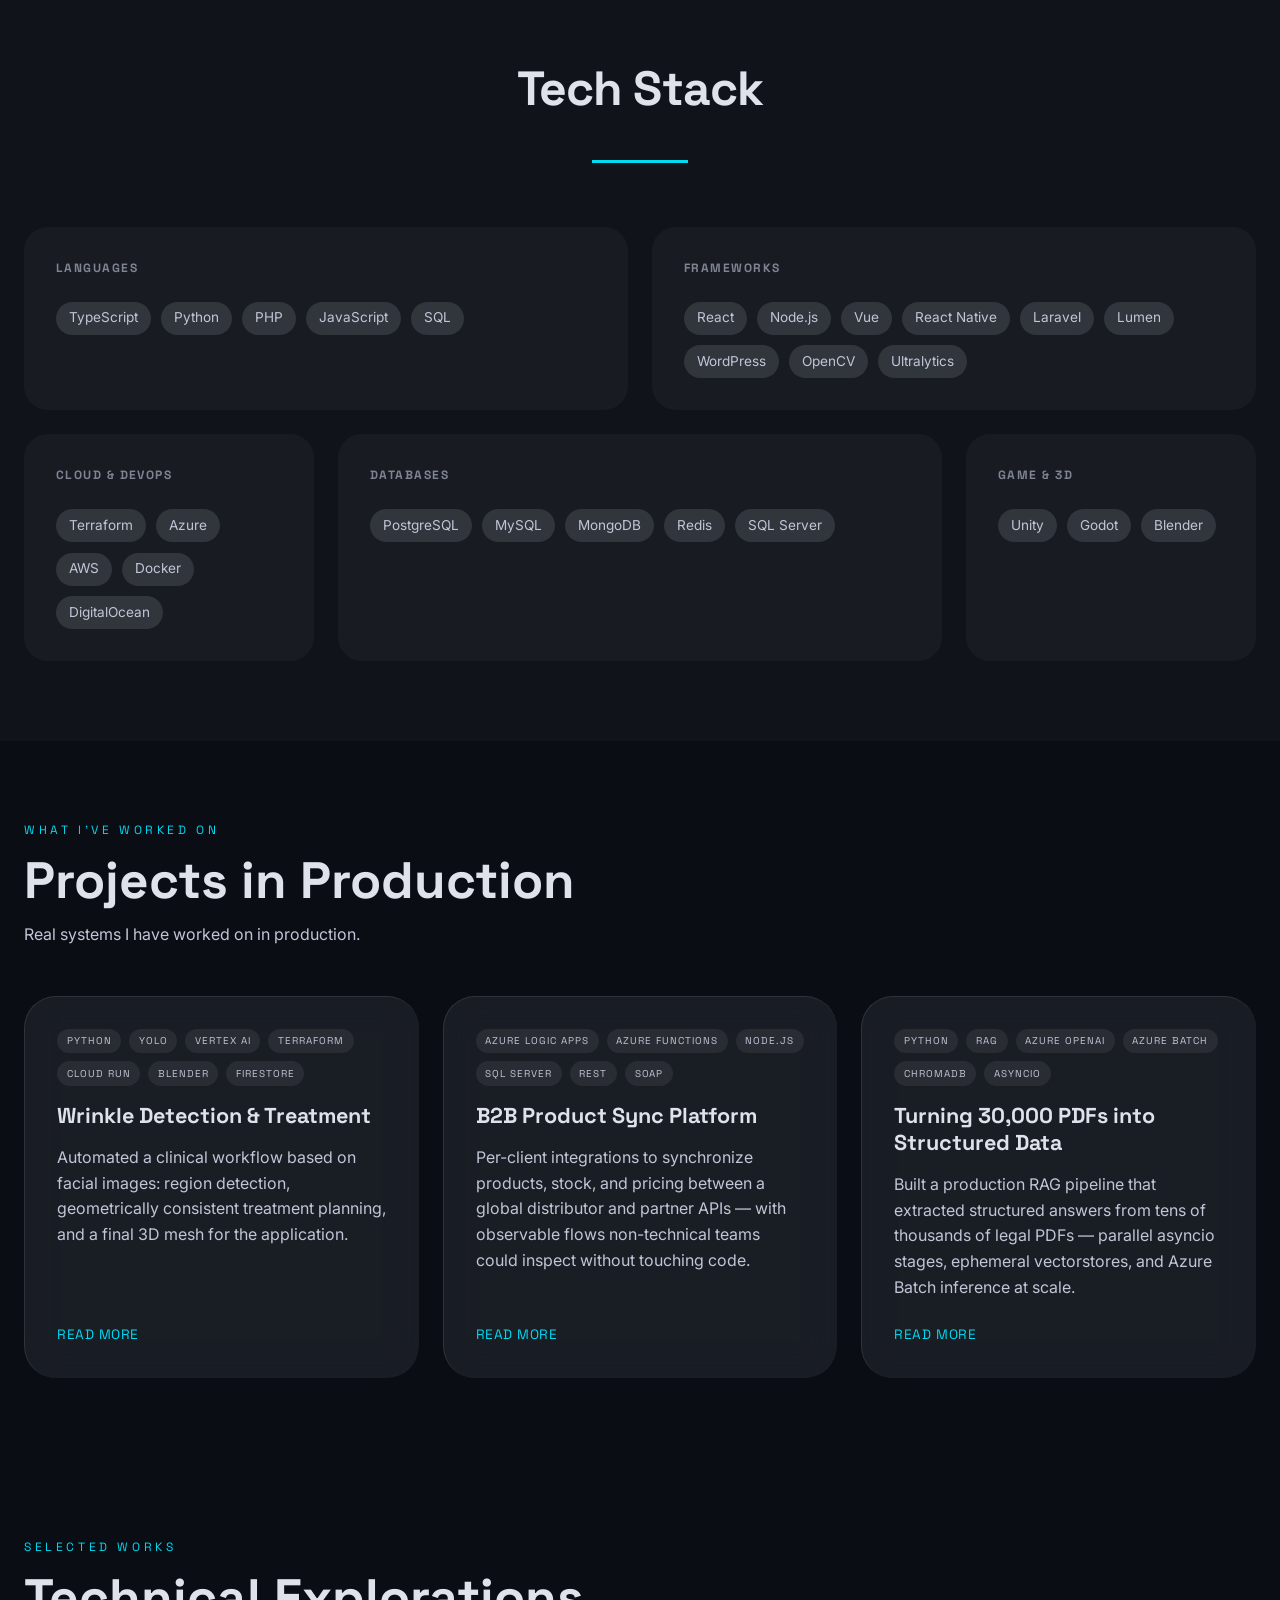
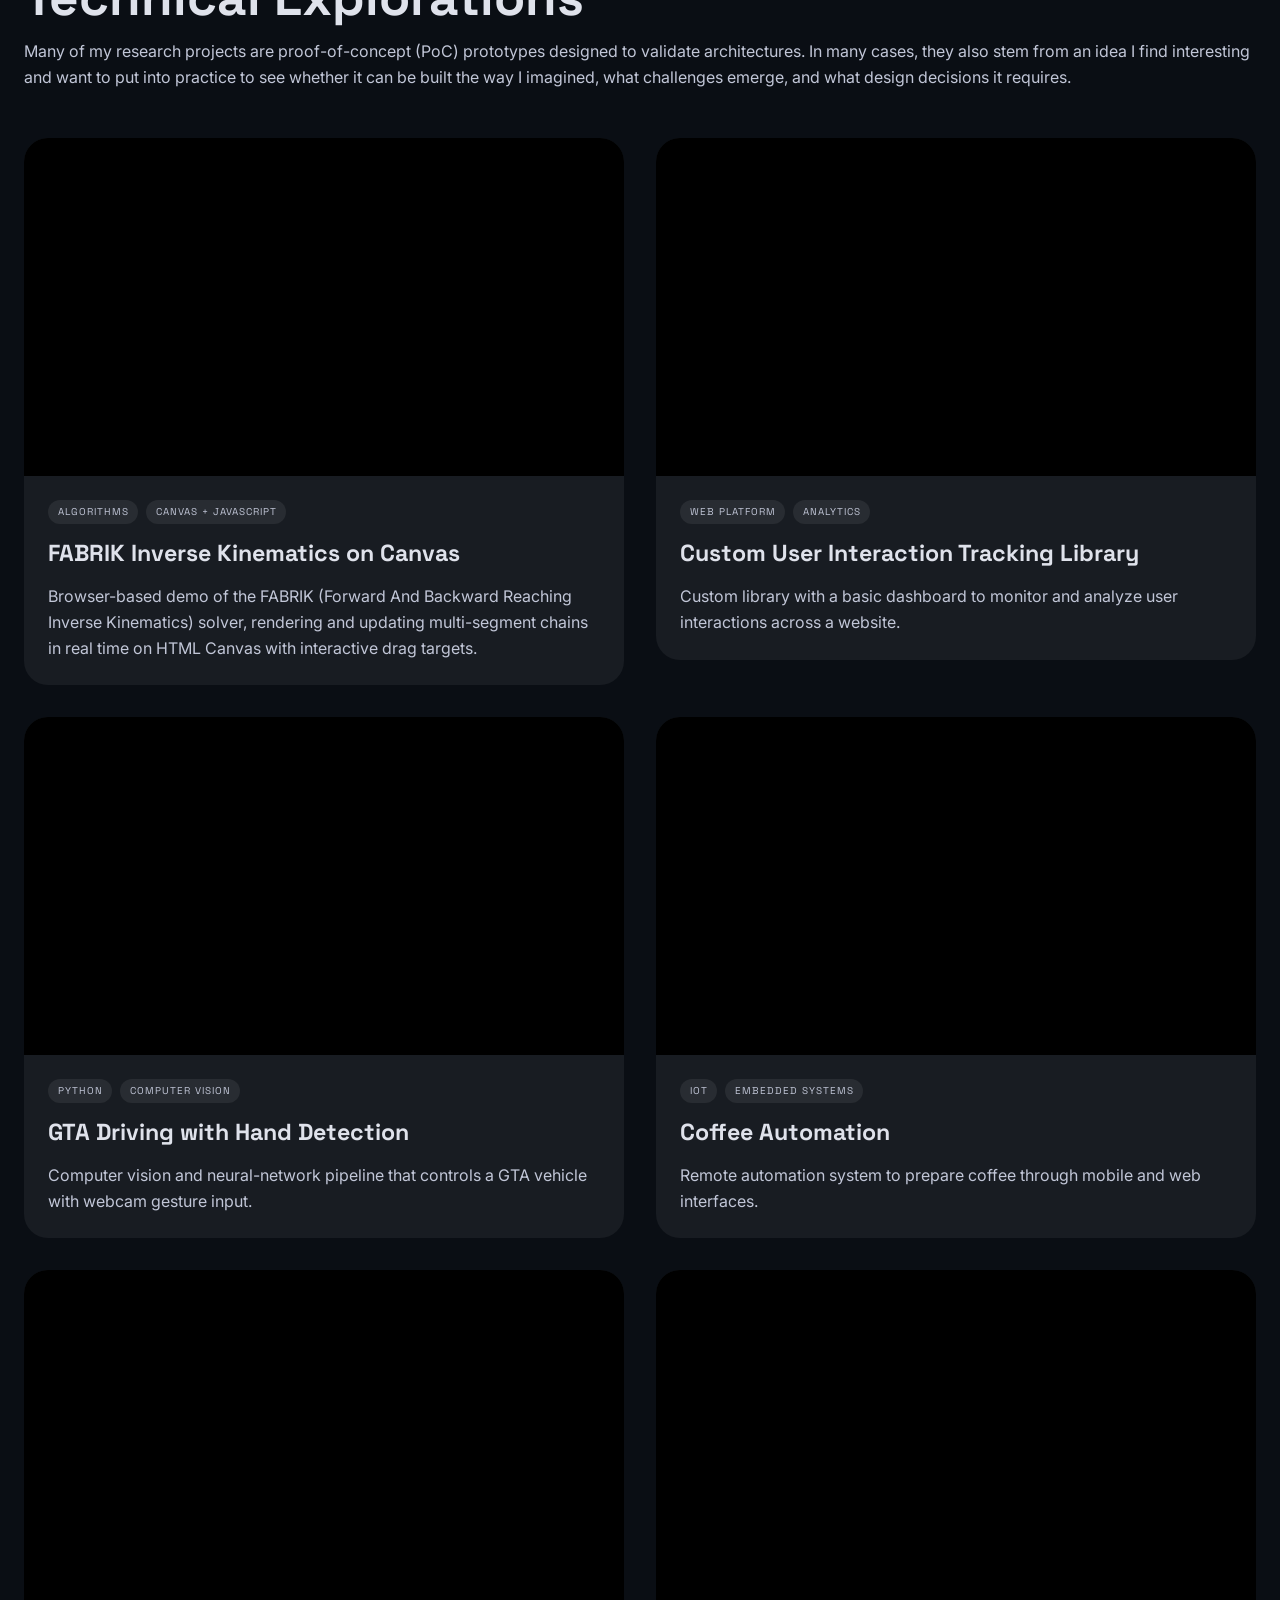
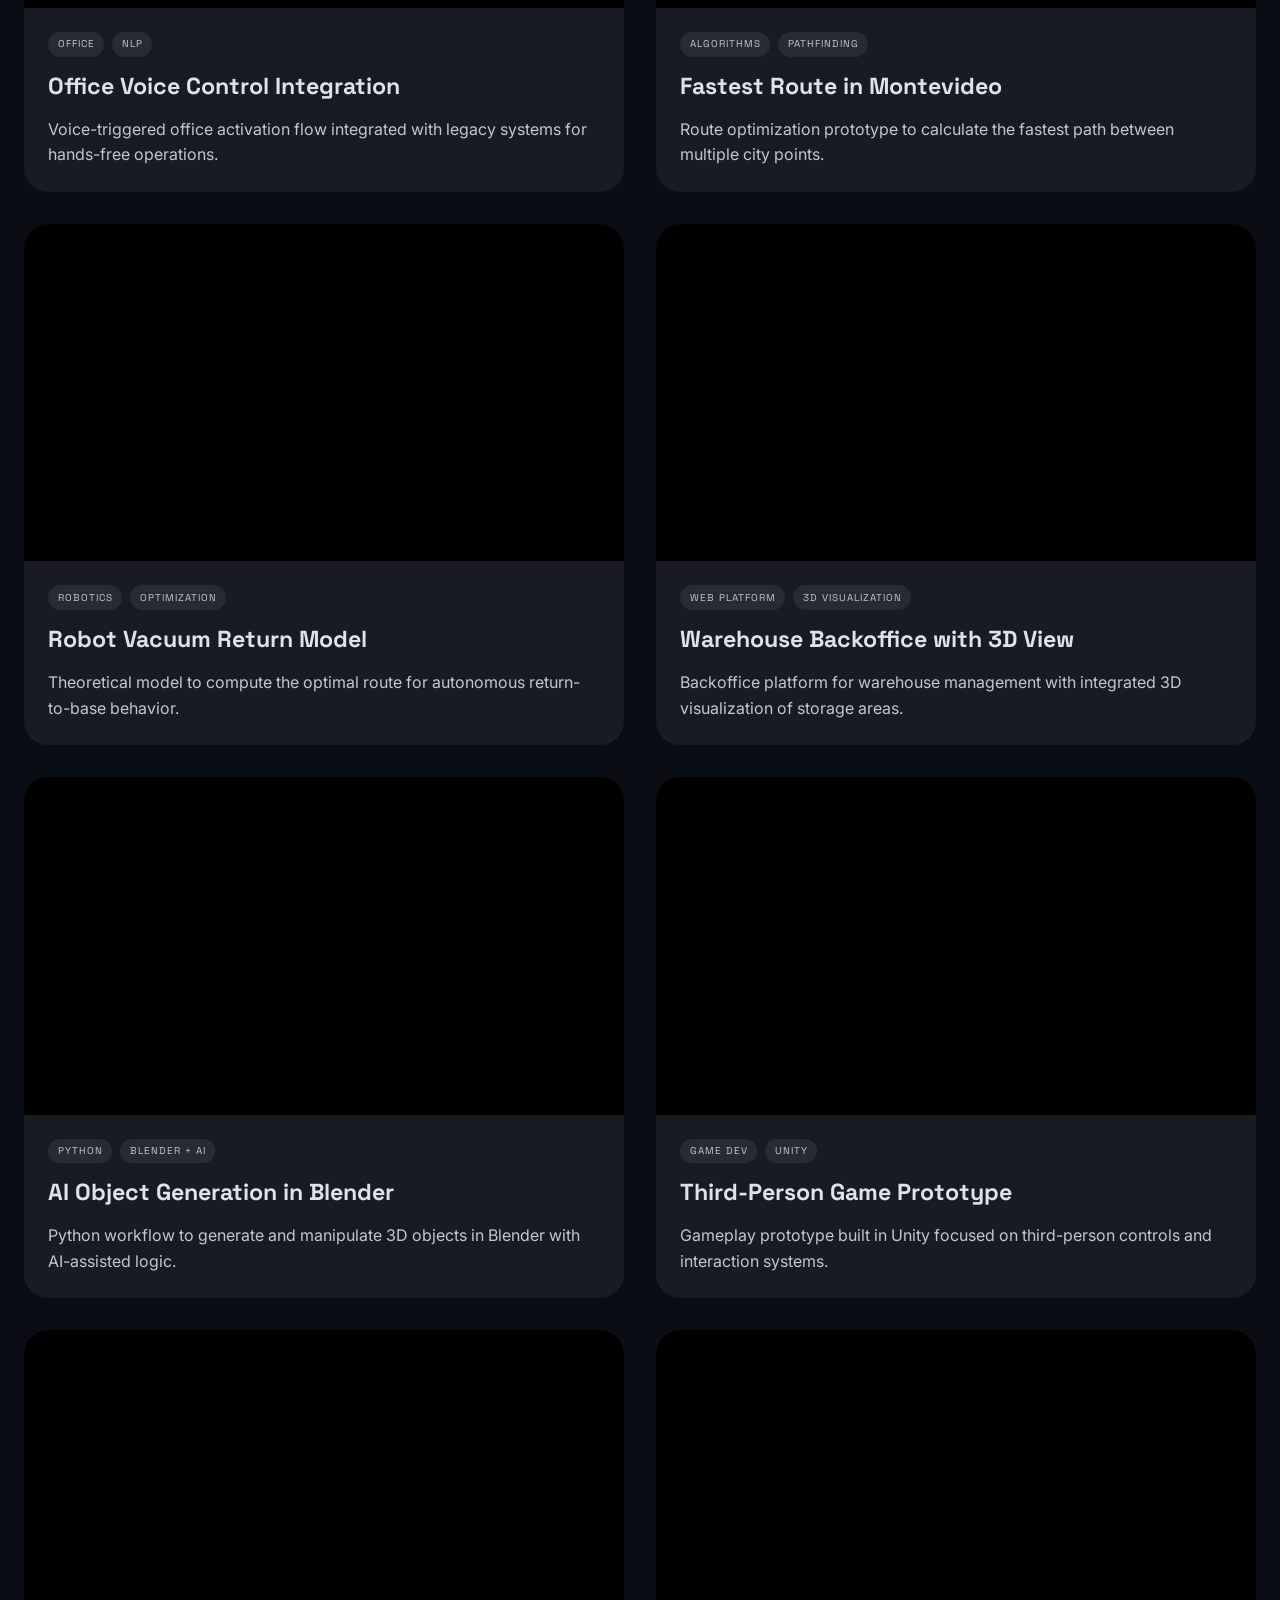
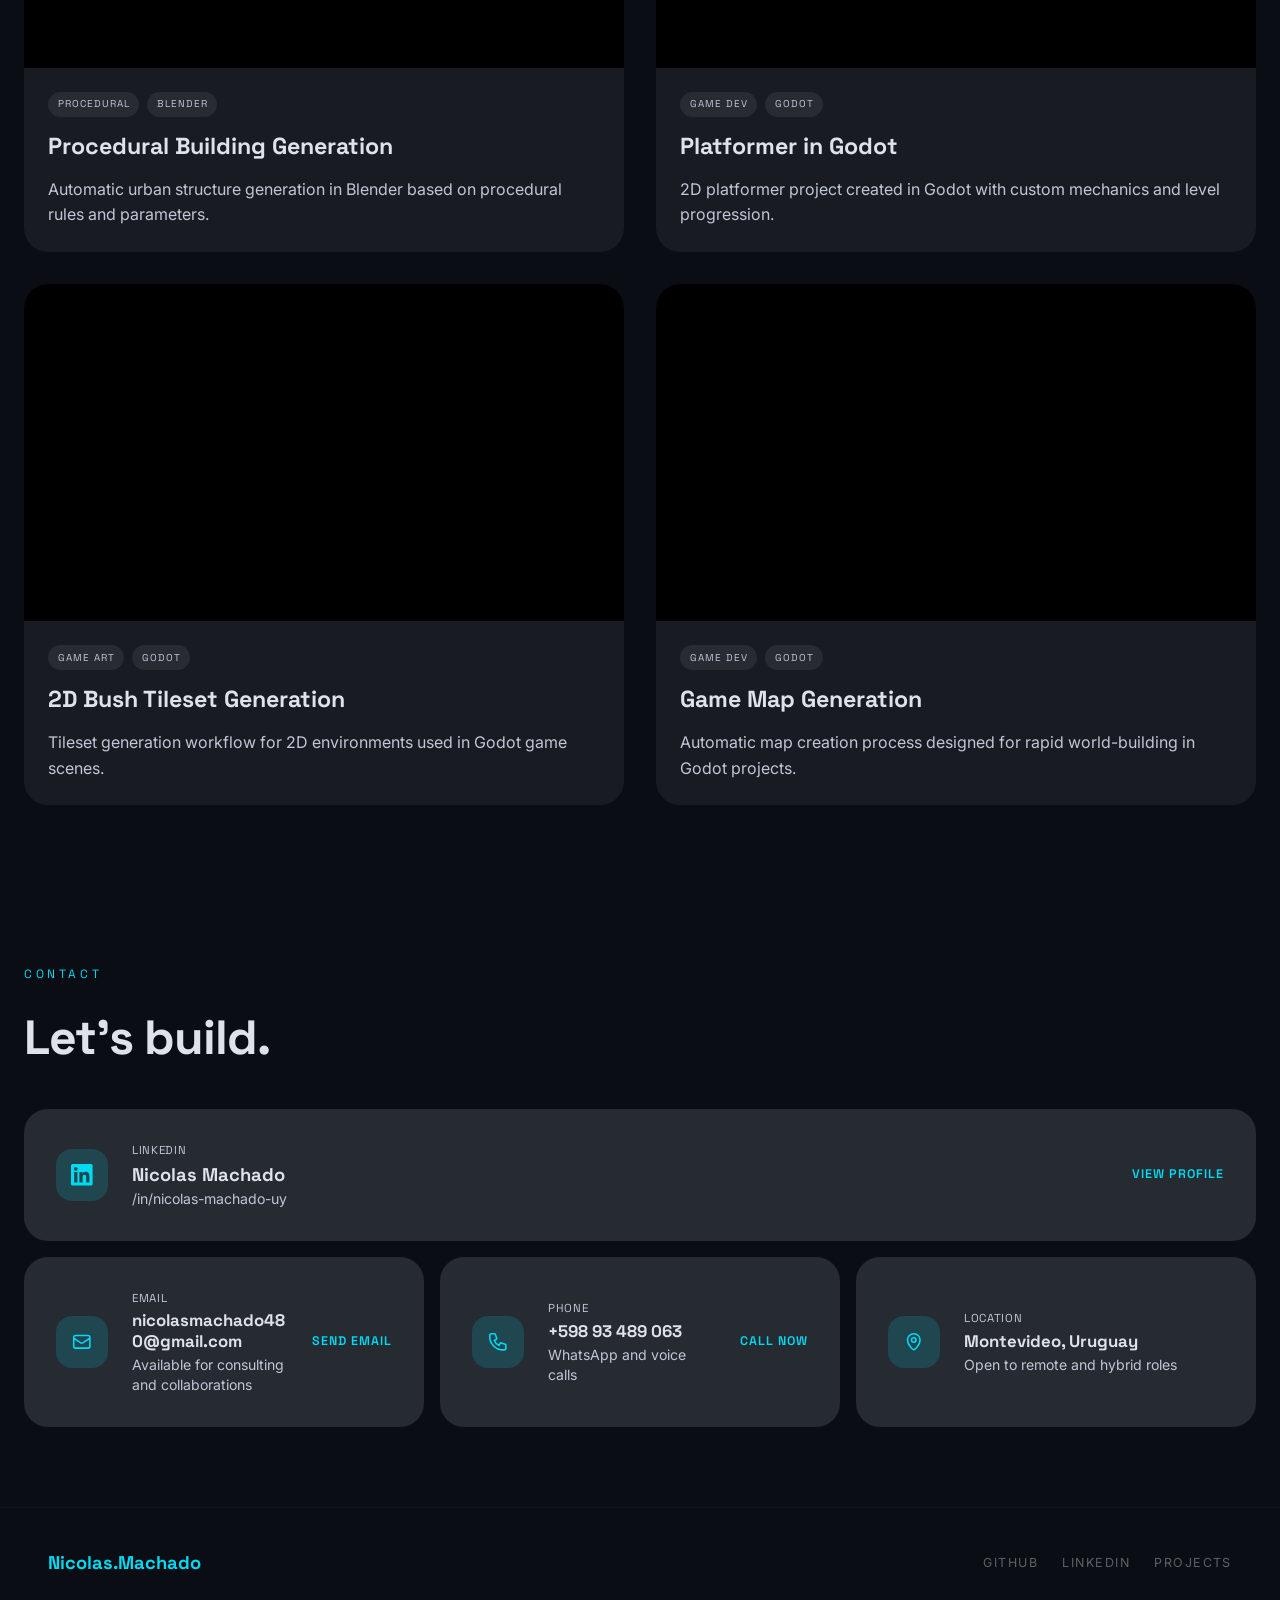
==== commit e8a74ff0: "update index.html to reference new JavaScript and CSS files, improving design and functionality" ====
--- a/index.html
+++ b/index.html
@@ -9,8 +9,8 @@
     <link rel="preconnect" href="https://fonts.googleapis.com" />
     <link rel="preconnect" href="https://fonts.gstatic.com" crossorigin />
     <link href="https://fonts.googleapis.com/css2?family=Source+Sans+3:ital,wght@0,400;0,600;0,700;1,400&display=swap" rel="stylesheet" />
-    <script type="module" crossorigin src="./assets/index-CDH9Gg_-.js"></script>
-    <link rel="stylesheet" crossorigin href="./assets/index-SO4jJrOm.css">
+    <script type="module" crossorigin src="./assets/index-5198o531.js"></script>
+    <link rel="stylesheet" crossorigin href="./assets/index-DvrF8vwT.css">
   </head>
   <body>
     <div id="root"></div>
--- a/assets/index-DvrF8vwT.css
+++ b/assets/index-DvrF8vwT.css
@@ -0,0 +1 @@
+@import"https://fonts.googleapis.com/css2?family=Inter:wght@300;400;500;600;700&family=Space+Grotesk:wght@300;400;500;600;700&display=swap";:root{--background: #10141a;--surface: #10141a;--surface-lowest: #0a0e14;--surface-low: #181c22;--surface-high: #262a31;--surface-highest: #31353c;--on-surface: #dfe2eb;--on-surface-variant: #c1c6d7;--primary: #00daf3;--primary-container: #009fb2;--secondary: #f4fff5;--secondary-dim: #00e297;--outline: #8b90a0;--outline-variant: #414754;--font-display: "Space Grotesk", system-ui, sans-serif;--font-body: "Inter", system-ui, sans-serif;--radius-sm: .5rem;--radius-md: 1rem;--radius-lg: 1.5rem;--radius-xl: 2rem;--radius-pill: 9999px;--space-2: .5rem;--space-3: .75rem;--space-4: 1rem;--space-6: 1.5rem;--space-8: 2rem;--space-10: 2.5rem;--space-12: 3rem;--space-16: 4rem;--space-20: 5rem;--content-max: 1280px;--shadow-ambient: 0 24px 48px rgba(0, 0, 0, .4);--transition: .2s ease-out}html{scroll-behavior:smooth}*,*:before,*:after{box-sizing:border-box}body{margin:0;font-family:var(--font-body);font-size:1rem;line-height:1.6;color:var(--on-surface);background:var(--background);position:relative;overflow-x:hidden}a{color:inherit;text-decoration:none;transition:color var(--transition),transform var(--transition),opacity var(--transition)}img{display:block;max-width:100%}.header{position:fixed;top:0;inset-inline:0;z-index:20;display:flex;align-items:center;justify-content:space-between;max-width:var(--content-max);margin:0 auto;margin-top:var(--space-4);padding:var(--space-3) var(--space-6);background:#10141ab3;-webkit-backdrop-filter:blur(20px);backdrop-filter:blur(20px);border-radius:var(--radius-md);box-shadow:var(--shadow-ambient)}.header__brand{font-family:var(--font-display);font-size:1.25rem;font-weight:700;letter-spacing:-.02em;color:var(--primary)}.header__nav{display:none}.header__links{display:flex;align-items:center;gap:var(--space-8);margin:0;padding:0;list-style:none}.header__link{font-family:var(--font-display);font-size:.95rem;font-weight:500;color:color-mix(in srgb,var(--secondary) 70%,transparent)}.header__link:hover,.header__link--active{color:var(--primary)}.header__cta{display:none}@media(min-width:768px){.header__nav{display:block}.header__cta{display:inline-flex;padding:.65rem 1.1rem;border-radius:.75rem;font-family:var(--font-display);font-weight:600;color:#00363d;background:linear-gradient(135deg,var(--primary),var(--primary-container))}}.main{position:relative;z-index:1}.section__title{margin:0 0 var(--space-8);font-family:var(--font-display);font-size:clamp(2rem,5vw,3rem);letter-spacing:-.02em}.container{width:min(calc(100% - 3rem),var(--content-max));margin-inline:auto}.hero{position:relative;min-height:100vh;display:flex;align-items:center;padding-top:7rem;background:var(--surface);overflow:hidden}.grid-pattern{position:absolute;top:0;right:0;bottom:0;left:0;background-image:radial-gradient(circle,color-mix(in srgb,var(--outline) 25%,transparent) 1px,transparent 1px);background-size:16px 16px;opacity:.22;pointer-events:none}.hero__orb{position:absolute;border-radius:var(--radius-pill);filter:blur(120px)}.hero__orb--a{width:600px;height:600px;top:-12%;right:-10%;background:color-mix(in srgb,var(--primary) 14%,transparent)}.hero__orb--b{width:500px;height:500px;bottom:-16%;left:-5%;background:color-mix(in srgb,var(--secondary-dim) 10%,transparent)}.hero__inner{position:relative;width:min(calc(100% - 3rem),var(--content-max));margin-inline:auto;display:grid;gap:var(--space-12);align-items:center;z-index:1}@media(min-width:1024px){.hero__inner{grid-template-columns:8fr 4fr}}.hero__badge{display:inline-flex;align-items:center;gap:var(--space-3);padding:.35rem .7rem;background:color-mix(in srgb,var(--surface-highest) 55%,transparent);border-radius:var(--radius-pill)}.hero__dot{width:.5rem;height:.5rem;border-radius:var(--radius-pill);background:var(--primary);box-shadow:0 0 10px color-mix(in srgb,var(--primary) 40%,transparent)}.hero__badge-text{margin:0;text-transform:uppercase;letter-spacing:.18em;color:var(--primary);font-family:var(--font-display);font-size:.65rem}.hero__name{margin:var(--space-6) 0 var(--space-6);font-family:var(--font-display);font-size:clamp(2.75rem,8vw,5.2rem);font-weight:700;line-height:.92;letter-spacing:-.02em}.hero__name span{color:var(--primary)}.hero__role{margin:0 0 var(--space-8);max-width:680px;color:var(--on-surface-variant);font-size:clamp(1.05rem,2.3vw,1.45rem);font-family:var(--font-display);font-weight:400}.hero__role-accent{color:var(--secondary-dim)}.hero__actions{display:flex;flex-wrap:wrap;gap:var(--space-4)}.button-primary,.button-secondary{display:inline-flex;align-items:center;justify-content:center;padding:.9rem 1.5rem;border-radius:.75rem;font-weight:600;font-family:var(--font-display);transition:all var(--transition)}.button-primary{background:linear-gradient(135deg,var(--primary),var(--primary-container));color:#00363d}.button-primary:hover{transform:translateY(-2px);filter:brightness(1.05)}.button-secondary{background:var(--surface-low);color:var(--on-surface)}.button-secondary:hover{background:var(--surface-high)}.hero__panel-wrap{display:none}@media(min-width:1024px){.hero__panel-wrap{display:block}}.glass-card{border-radius:var(--radius-xl);background:#31353c66;-webkit-backdrop-filter:blur(20px);backdrop-filter:blur(20px);border-top:1px solid rgba(255,255,255,.1);border-left:1px solid rgba(255,255,255,.1)}.hero__panel{position:relative;overflow:hidden;aspect-ratio:1 / 1;padding:var(--space-8)}.hero__panel-media{height:100%;border-radius:var(--radius-md);overflow:hidden;position:relative;background:var(--surface-lowest)}.hero__panel-media img{width:100%;height:100%;object-fit:cover;opacity:1;filter:grayscale(50%)}.hero__panel-overlay{position:absolute;inset:auto var(--space-6) var(--space-6) var(--space-6);padding:var(--space-4);border-radius:.65rem;background:#10141acc;-webkit-backdrop-filter:blur(8px);backdrop-filter:blur(8px)}.hero__panel-label{margin:0 0 var(--space-2);text-transform:uppercase;font-family:var(--font-display);letter-spacing:.15em;font-size:.62rem;color:var(--secondary-dim)}.hero__bar{width:100%;height:.3rem;border-radius:var(--radius-pill);background:color-mix(in srgb,white 10%,transparent);overflow:hidden;position:relative}.hero__bar:after{content:"";position:absolute;top:0;right:0;bottom:0;left:0;width:42%;background:var(--primary);border-radius:var(--radius-pill);animation:heroBarLoading 2.2s ease-in-out infinite;box-shadow:0 0 12px color-mix(in srgb,var(--primary) 45%,transparent)}@keyframes heroBarLoading{0%{transform:translate(-120%);opacity:.55}45%{opacity:1}to{transform:translate(240%);opacity:.7}}.section{padding-block:var(--space-20)}.section--low{background:var(--surface-lowest)}.section--surface{background:var(--surface)}.section--contact{background:var(--surface-lowest)}.eyebrow{margin:0 0 var(--space-4);text-transform:uppercase;letter-spacing:.3em;color:var(--primary);font-family:var(--font-display);font-size:.75rem}.about__layout{display:grid;gap:var(--space-12)}@media(min-width:1024px){.about__layout{grid-template-columns:1fr 1fr}}.about__heading{margin:0 0 var(--space-8);font-family:var(--font-display);font-size:clamp(2rem,5vw,3rem);line-height:1.12}.about__heading em{font-weight:300;font-style:italic}.about__text{color:var(--on-surface-variant);margin:0}.about__text+.about__text{margin-top:var(--space-6)}.about__cards{display:grid;gap:var(--space-6)}.about-card{padding:var(--space-8)}.about-card h3{margin:0 0 var(--space-2);font-family:var(--font-display)}.about-card p{margin:0;color:var(--on-surface-variant)}.skills__header{text-align:center;margin-bottom:var(--space-16)}.skills__header-line{width:6rem;height:.18rem;margin:.75rem auto 0;background:var(--primary)}.skills__grid{display:grid;gap:var(--space-6)}@media(min-width:768px){.skills__grid--bento{grid-template-columns:repeat(2,1fr)}.skill-panel--languages,.skill-panel--frameworks,.skill-panel--databases{grid-column:span 2}}@media(min-width:1200px){.skills__grid--bento{grid-template-columns:repeat(4,1fr)}.skill-panel--languages,.skill-panel--frameworks{grid-column:span 2}.skill-panel--cloud{grid-column:span 1}.skill-panel--databases{grid-column:span 2}.skill-panel--creative{grid-column:span 1}}.skill-panel{padding:var(--space-8);background:var(--surface-low);border-radius:var(--radius-lg)}.skill-panel h3{margin:0 0 var(--space-6);color:color-mix(in srgb,var(--outline) 90%,transparent);text-transform:uppercase;letter-spacing:.12em;font-family:var(--font-display);font-size:.75rem}.chip-list{display:flex;flex-wrap:wrap;gap:.65rem}.chip{padding:.35rem .8rem;border-radius:var(--radius-pill);background:var(--surface-highest);color:var(--on-surface-variant);font-size:.85rem}.works__header{display:flex;flex-wrap:wrap;align-items:end;justify-content:space-between;gap:var(--space-8);margin-bottom:var(--space-12)}.works__header>div{width:100%}.works__header p{margin:0}.works__header h2{margin:0;font-family:var(--font-display);font-size:clamp(2rem,5vw,3.2rem)}.works__description{color:var(--on-surface-variant);margin:var(--space-6) 0 0;width:100%;line-height:1.6}.videos__grid{display:grid;gap:var(--space-8)}@media(min-width:1024px){.videos__grid{grid-template-columns:repeat(2,1fr)}}.video-card{background:var(--surface-low);border-radius:var(--radius-lg);overflow:hidden;transition:background var(--transition),transform var(--transition)}.video-card:hover{background:var(--surface-high);transform:translateY(-4px)}.video-card__tags{display:flex;flex-wrap:wrap;gap:var(--space-2);margin:0 0 var(--space-4)}.video-card__tag{padding:.28rem .6rem;border-radius:var(--radius-pill);background:color-mix(in srgb,white 7%,transparent);color:var(--on-surface-variant);font-family:var(--font-display);font-size:.62rem;text-transform:uppercase;letter-spacing:.1em}.video-card__content{padding:var(--space-6)}.video-card__wrapper{position:relative;width:100%;aspect-ratio:16 / 9;background:#000}.video-card__iframe{position:absolute;top:0;left:0;width:100%;height:100%;border:0}.video-card__title{margin:0 0 var(--space-4);font-family:var(--font-display);font-size:1.45rem;line-height:1.2}.video-card__description{margin:0;color:var(--on-surface-variant)}.production__grid{display:grid;gap:var(--space-6)}.production__grid:has(>:only-child){grid-template-columns:1fr;max-width:36rem}@media(min-width:768px){.production__grid{grid-template-columns:repeat(2,1fr)}}@media(min-width:1200px){.production__grid{grid-template-columns:repeat(3,1fr)}}.production-card{display:flex;flex-direction:column;padding:var(--space-8);min-height:100%;transition:background var(--transition),transform var(--transition)}.production-card:hover{background:#31353ca6;transform:translateY(-4px)}.production-card__tags{display:flex;flex-wrap:wrap;gap:var(--space-2);margin:0 0 var(--space-4)}.production-card__tag{padding:.28rem .6rem;border-radius:var(--radius-pill);background:color-mix(in srgb,white 7%,transparent);color:var(--on-surface-variant);font-family:var(--font-display);font-size:.62rem;text-transform:uppercase;letter-spacing:.1em}.production-card__title{margin:0 0 var(--space-4);font-family:var(--font-display);font-size:1.35rem;line-height:1.25}.production-card__teaser{margin:0;flex:1;color:var(--on-surface-variant);line-height:1.6}.production-card__link{margin-top:var(--space-6);color:var(--primary);font-family:var(--font-display);font-size:.85rem;letter-spacing:.04em;text-transform:uppercase}.project-detail{padding-top:calc(var(--space-20) + 4rem)}.floating-actions{position:fixed;right:var(--space-4);bottom:var(--space-6);z-index:19;display:flex;flex-direction:column;align-items:flex-end;gap:var(--space-3)}.floating-actions__btn{display:inline-flex;align-items:center;justify-content:center;gap:var(--space-2);min-width:3rem;min-height:3rem;padding:var(--space-3);border:1px solid var(--outline-variant);border-radius:var(--radius-pill);background:#10141ad9;-webkit-backdrop-filter:blur(20px);backdrop-filter:blur(20px);box-shadow:var(--shadow-ambient);color:var(--on-surface);font-family:var(--font-display);font-size:.8rem;font-weight:500;letter-spacing:.04em;text-transform:uppercase;cursor:pointer;transition:color var(--transition),border-color var(--transition),background var(--transition),transform var(--transition)}.floating-actions__btn:hover{color:var(--primary);border-color:color-mix(in srgb,var(--primary) 50%,var(--outline-variant));background:#181c22f2;transform:translateY(-2px)}.floating-actions__label{display:none}button.floating-actions__btn{-webkit-appearance:none;-moz-appearance:none;appearance:none}@media(min-width:768px){.floating-actions{right:var(--space-6);bottom:var(--space-8)}.floating-actions a.floating-actions__btn{padding-inline:var(--space-4)}.floating-actions__label{display:inline}}.project-detail__header{max-width:48rem;margin-bottom:var(--space-12)}.project-detail__title{margin:0 0 var(--space-6);font-family:var(--font-display);font-size:clamp(2rem,5vw,3rem);line-height:1.12}.project-detail__role{margin:calc(var(--space-4) * -1) 0 var(--space-6);color:var(--on-surface-variant);font-size:.95rem;line-height:1.5}.project-detail__body{display:grid;gap:var(--space-10);max-width:48rem}.project-detail__section:has(.mermaid-diagram-wrap){max-width:100%}.project-detail__section h2{margin:0 0 var(--space-4);font-family:var(--font-display);font-size:1.25rem;color:var(--primary)}.project-detail__section p{margin:0;color:var(--on-surface-variant);line-height:1.7}.project-detail__section p+p{margin-top:var(--space-4)}.project-detail__diagram{margin:var(--space-6) 0 0;padding:var(--space-6);overflow-x:auto;border-radius:var(--radius-md);background:var(--surface-low);color:var(--on-surface-variant);font-family:ui-monospace,Cascadia Code,Consolas,monospace;font-size:.8rem;line-height:1.6;white-space:pre}.mermaid-diagram-wrap{margin-top:var(--space-6);border-radius:var(--radius-md);background:var(--surface-low);border:1px solid var(--outline-variant);overflow:hidden}.mermaid-diagram__viewport{position:relative;overflow:hidden;transition:max-height .4s ease}.mermaid-diagram-wrap--collapsed .mermaid-diagram__viewport{max-height:11rem}.mermaid-diagram-wrap--expanded .mermaid-diagram__viewport{max-height:5000px}.mermaid-diagram__canvas{padding:var(--space-4) var(--space-6);transition:transform .4s ease;transform-origin:top center}.mermaid-diagram-wrap--collapsed .mermaid-diagram__canvas{transform:scale(.58)}.mermaid-diagram-wrap--expanded .mermaid-diagram__canvas{transform:scale(1);padding:var(--space-6)}.mermaid-diagram__canvas svg{display:block;width:100%;max-width:32rem;height:auto;margin:0 auto}.mermaid-diagram__fade{position:absolute;inset:auto 0 0;height:4.5rem;background:linear-gradient(to bottom,transparent,var(--surface-low));pointer-events:none}.mermaid-diagram__toggle{display:block;width:100%;padding:var(--space-4) var(--space-6);border:0;border-top:1px solid var(--outline-variant);background:color-mix(in srgb,var(--surface-high) 60%,transparent);color:var(--primary);font-family:var(--font-display);font-size:.8rem;letter-spacing:.06em;text-transform:uppercase;cursor:pointer;transition:background var(--transition),color var(--transition)}.mermaid-diagram__toggle:hover{background:var(--surface-high);color:var(--secondary-dim)}.mermaid-diagram__error{margin:0;padding:var(--space-6);color:var(--on-surface-variant);font-size:.9rem}.project-detail__disclaimer{margin:var(--space-12) 0 0;max-width:42rem;color:var(--outline);font-size:.9rem;font-style:italic}.contact__grid{display:grid;gap:var(--space-4)}@media(min-width:768px){.contact__grid{grid-template-columns:repeat(3,1fr)}.contact__card--featured{grid-column:1 / -1}}.contact__card{display:flex;align-items:center;gap:var(--space-6);padding:var(--space-8);border-radius:var(--radius-lg);background:var(--surface-high);margin:0}.contact__card--link{color:inherit;text-decoration:none;transition:background .2s ease,transform .2s ease,box-shadow .2s ease}.contact__card--link:hover{background:color-mix(in srgb,var(--primary) 8%,var(--surface-high));transform:translateY(-2px);box-shadow:0 12px 32px color-mix(in srgb,var(--primary) 12%,transparent)}.contact__card-icon{display:grid;place-items:center;flex-shrink:0;width:3.25rem;height:3.25rem;border-radius:var(--radius-md);background:color-mix(in srgb,var(--primary) 16%,transparent);color:var(--primary)}.contact__card-icon svg{width:1.35rem;height:1.35rem}.contact__card-body{display:flex;flex-direction:column;gap:.2rem;min-width:0;flex:1}.contact__label{font-family:var(--font-display);color:var(--on-surface-variant);letter-spacing:.06em;text-transform:uppercase;font-size:.72rem}.contact__card-title{font-family:var(--font-display);font-size:1.05rem;font-weight:700;line-height:1.25;color:var(--on-surface);word-break:break-word}.contact__card--featured .contact__card-title{font-size:1.15rem}.contact__card-detail{font-size:.88rem;line-height:1.4;color:var(--on-surface-variant)}.contact__card-cta{flex-shrink:0;font-family:var(--font-display);font-size:.78rem;font-weight:600;letter-spacing:.08em;text-transform:uppercase;color:var(--primary)}@media(max-width:540px){.contact__card{flex-wrap:wrap}.contact__card-cta{width:100%;padding-top:var(--space-2)}}.footer{background:var(--surface-lowest);padding:var(--space-10) var(--space-6);border-top:1px solid color-mix(in srgb,var(--surface-highest) 22%,transparent)}.footer__inner{width:min(calc(100% - 3rem),var(--content-max));margin-inline:auto;display:flex;flex-wrap:wrap;align-items:center;justify-content:space-between;gap:var(--space-6)}.footer__brand{margin:0;font-family:var(--font-display);color:var(--primary);font-size:1.15rem;font-weight:700}.footer__copy{margin:0;font-size:.78rem;letter-spacing:.12em;text-transform:uppercase;color:color-mix(in srgb,var(--secondary) 35%,transparent)}.footer__links{display:flex;gap:var(--space-6)}.footer__link{font-size:.78rem;letter-spacing:.12em;text-transform:uppercase;color:color-mix(in srgb,var(--secondary) 35%,transparent)}.footer__link:hover{color:var(--secondary-dim);transform:translateY(-2px)}.reveal{opacity:0;transform:translateY(16px);transition:opacity .32s ease-out,transform .32s ease-out}.reveal.reveal--visible{opacity:1;transform:translateY(0)}.reveal-item{opacity:0;transform:translateY(12px);transition:opacity .32s ease-out,transform .32s ease-out}.reveal.reveal--visible .reveal-item{opacity:1;transform:translateY(0)}.reveal.reveal--visible .reveal-item:nth-child(1){transition-delay:.04s}.reveal.reveal--visible .reveal-item:nth-child(2){transition-delay:.08s}.reveal.reveal--visible .reveal-item:nth-child(3){transition-delay:.12s}.reveal.reveal--visible .reveal-item:nth-child(4){transition-delay:.16s}.reveal.reveal--visible .reveal-item:nth-child(5){transition-delay:.2s}.reveal.reveal--visible .reveal-item:nth-child(n+6){transition-delay:.24s}
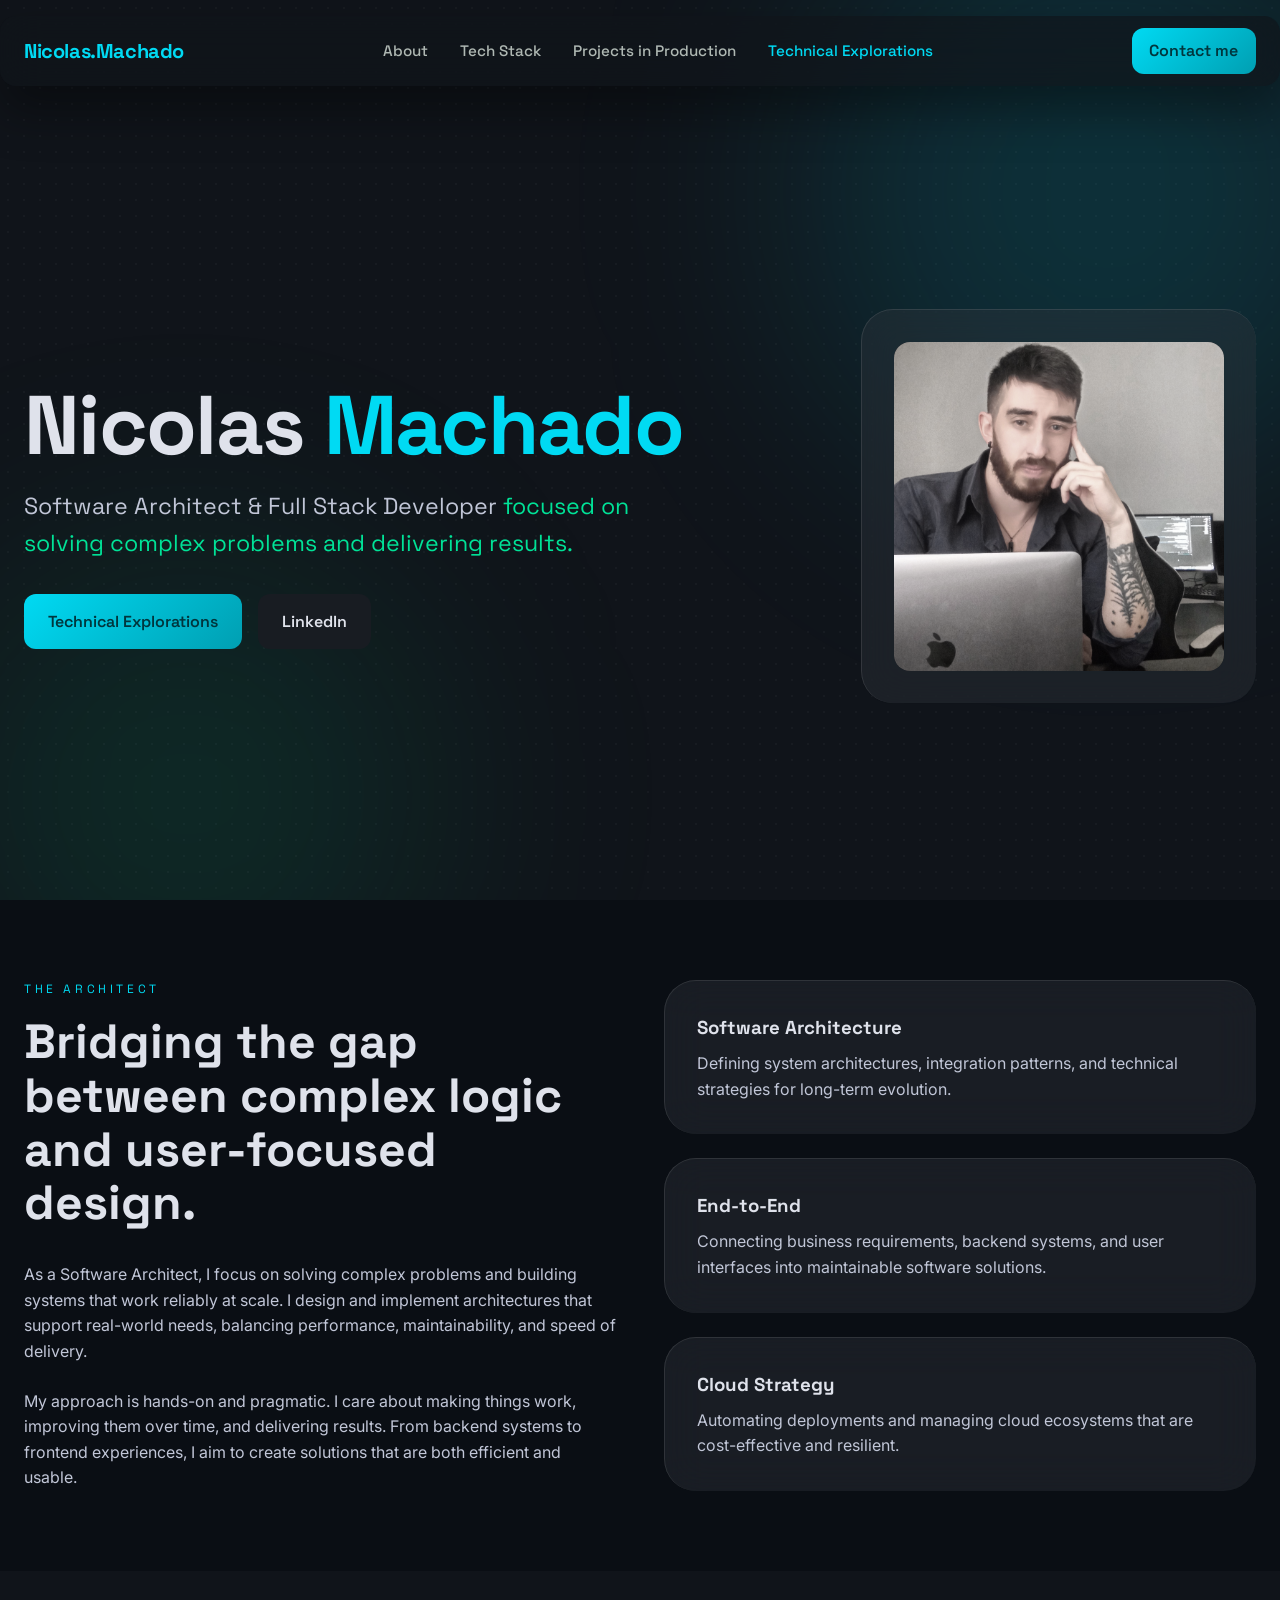
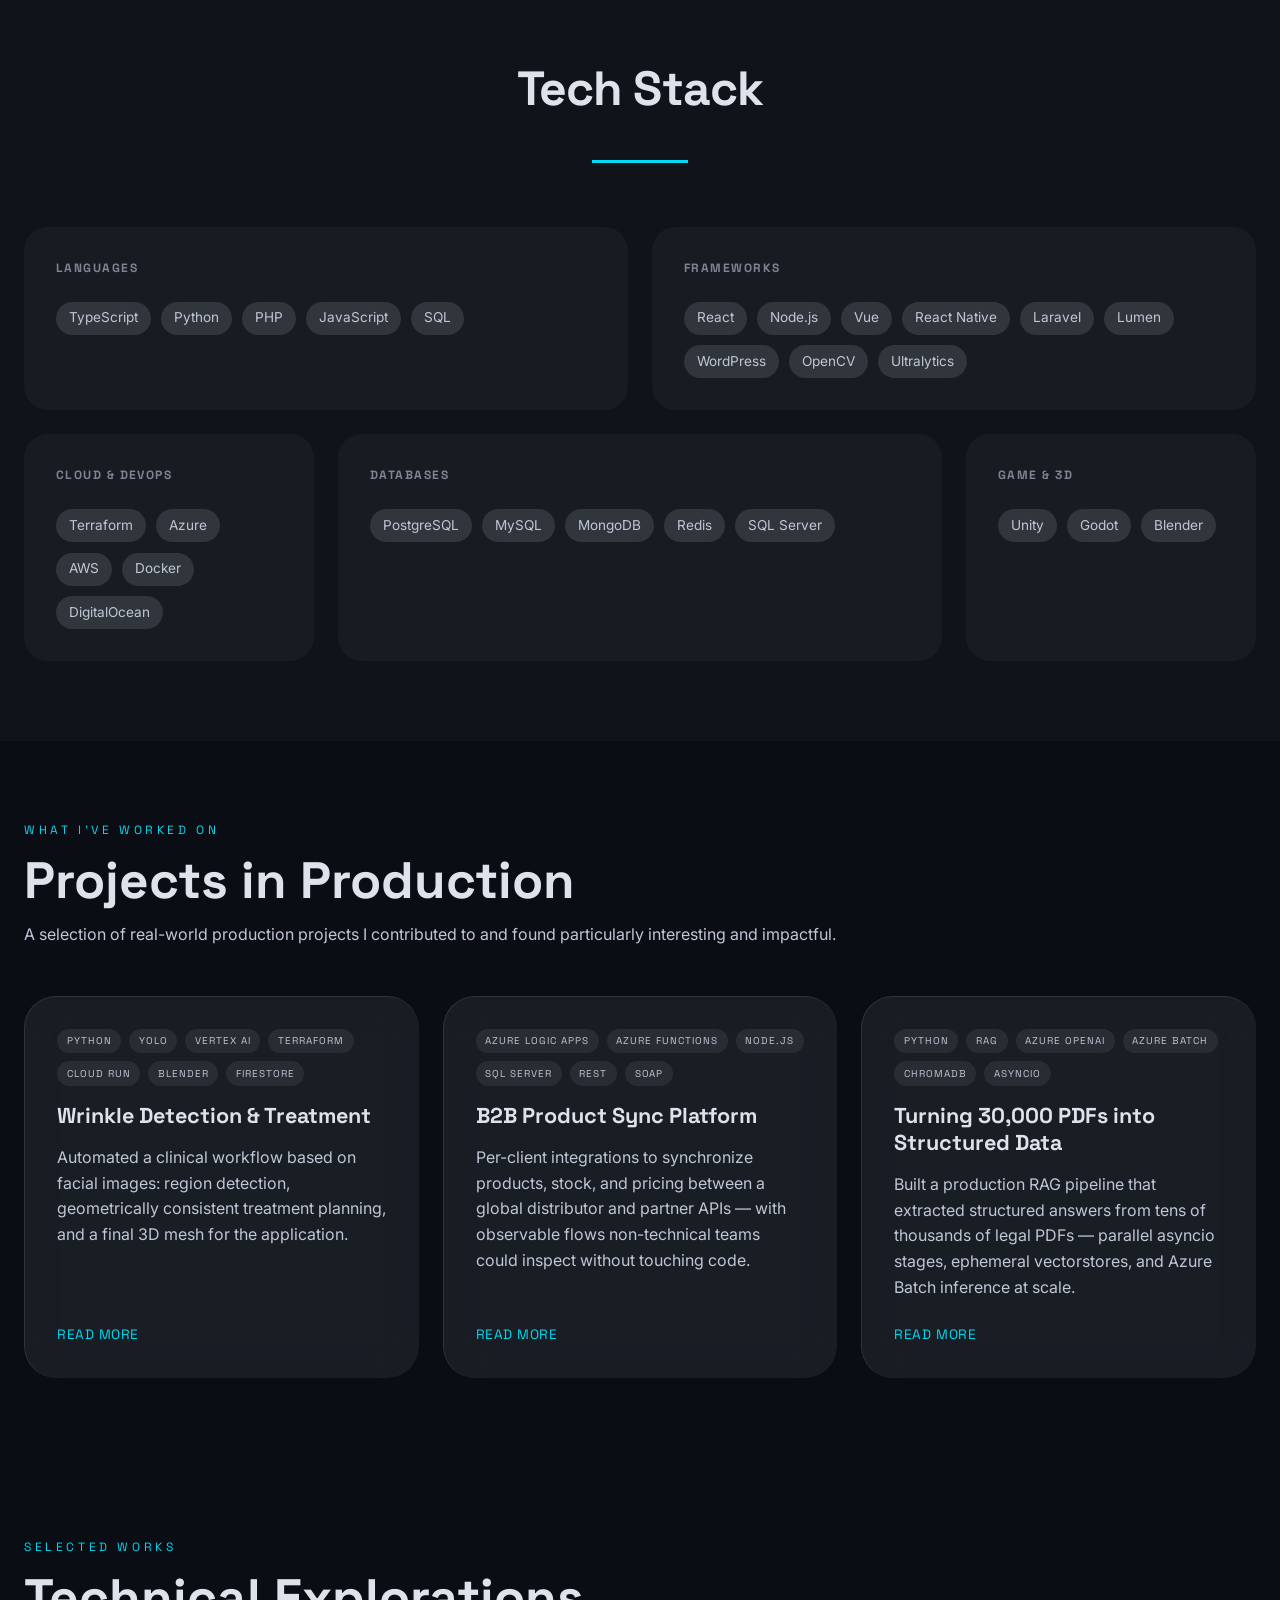
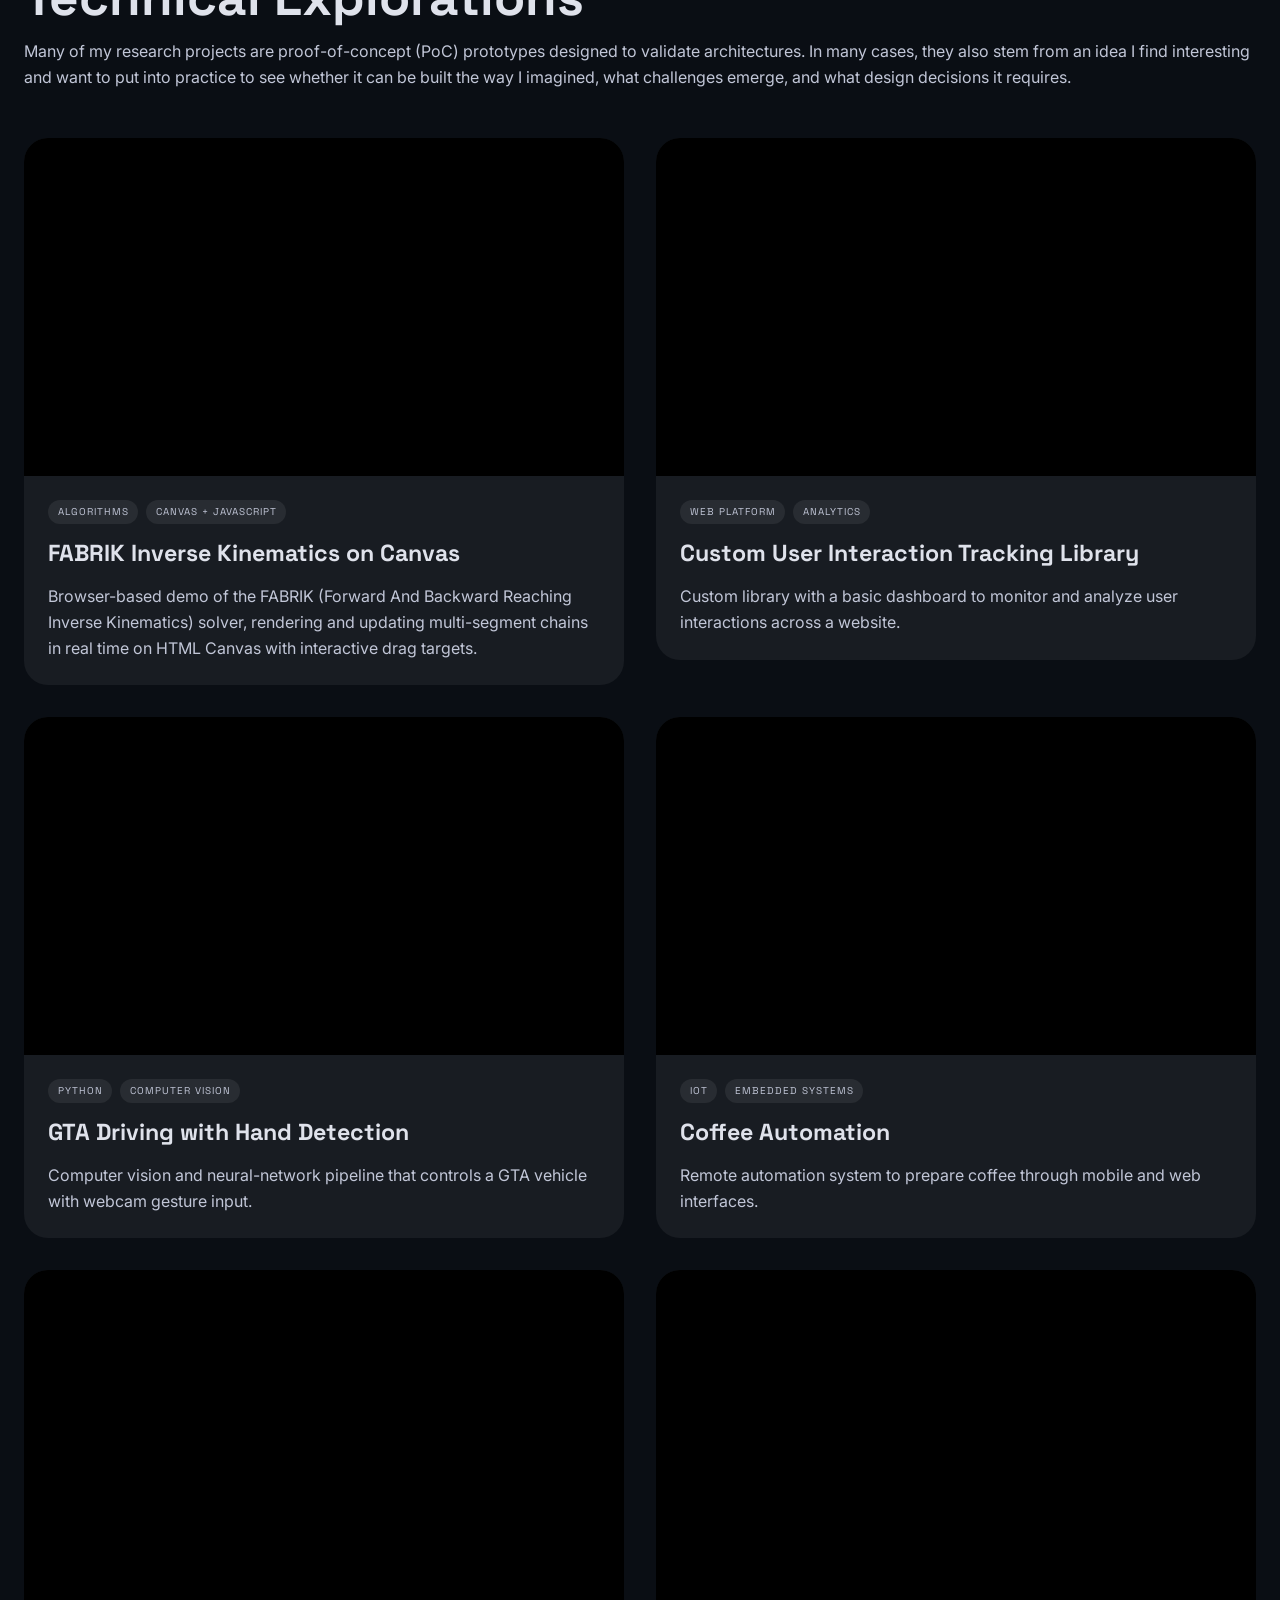
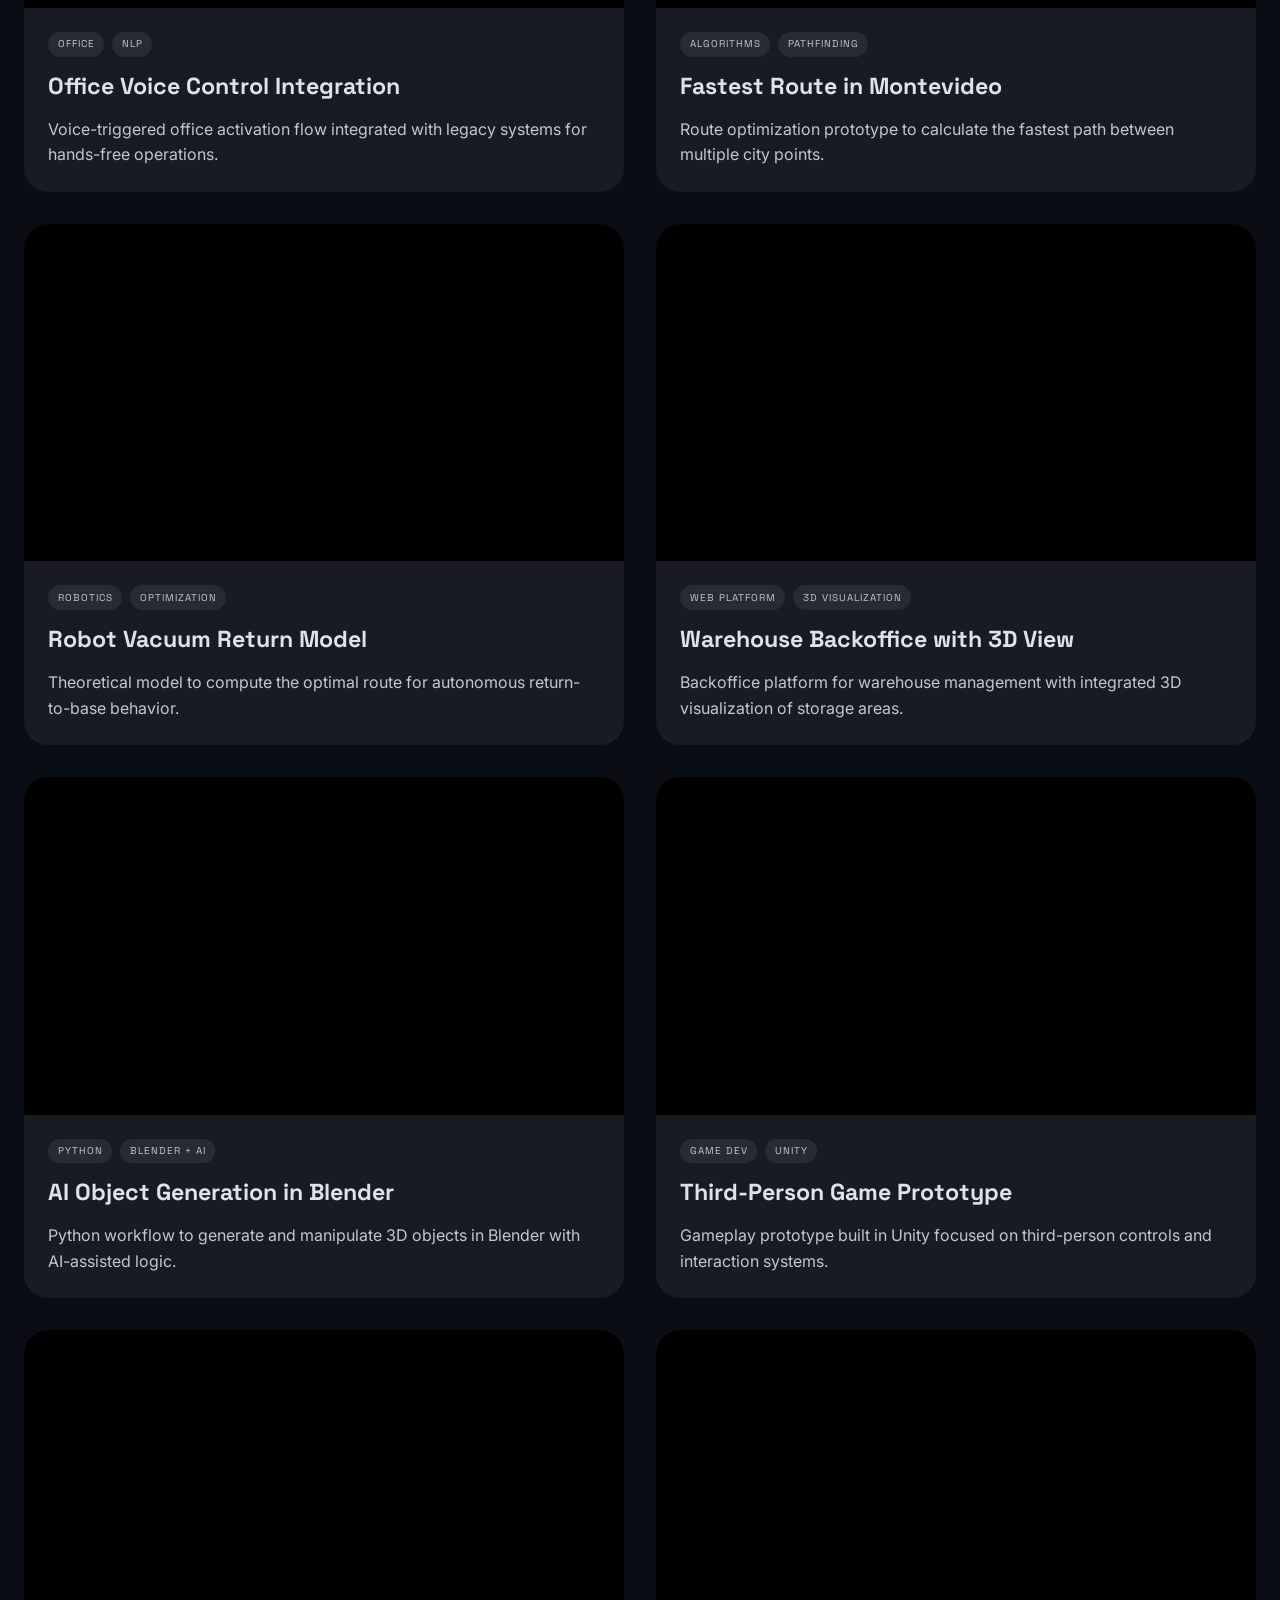
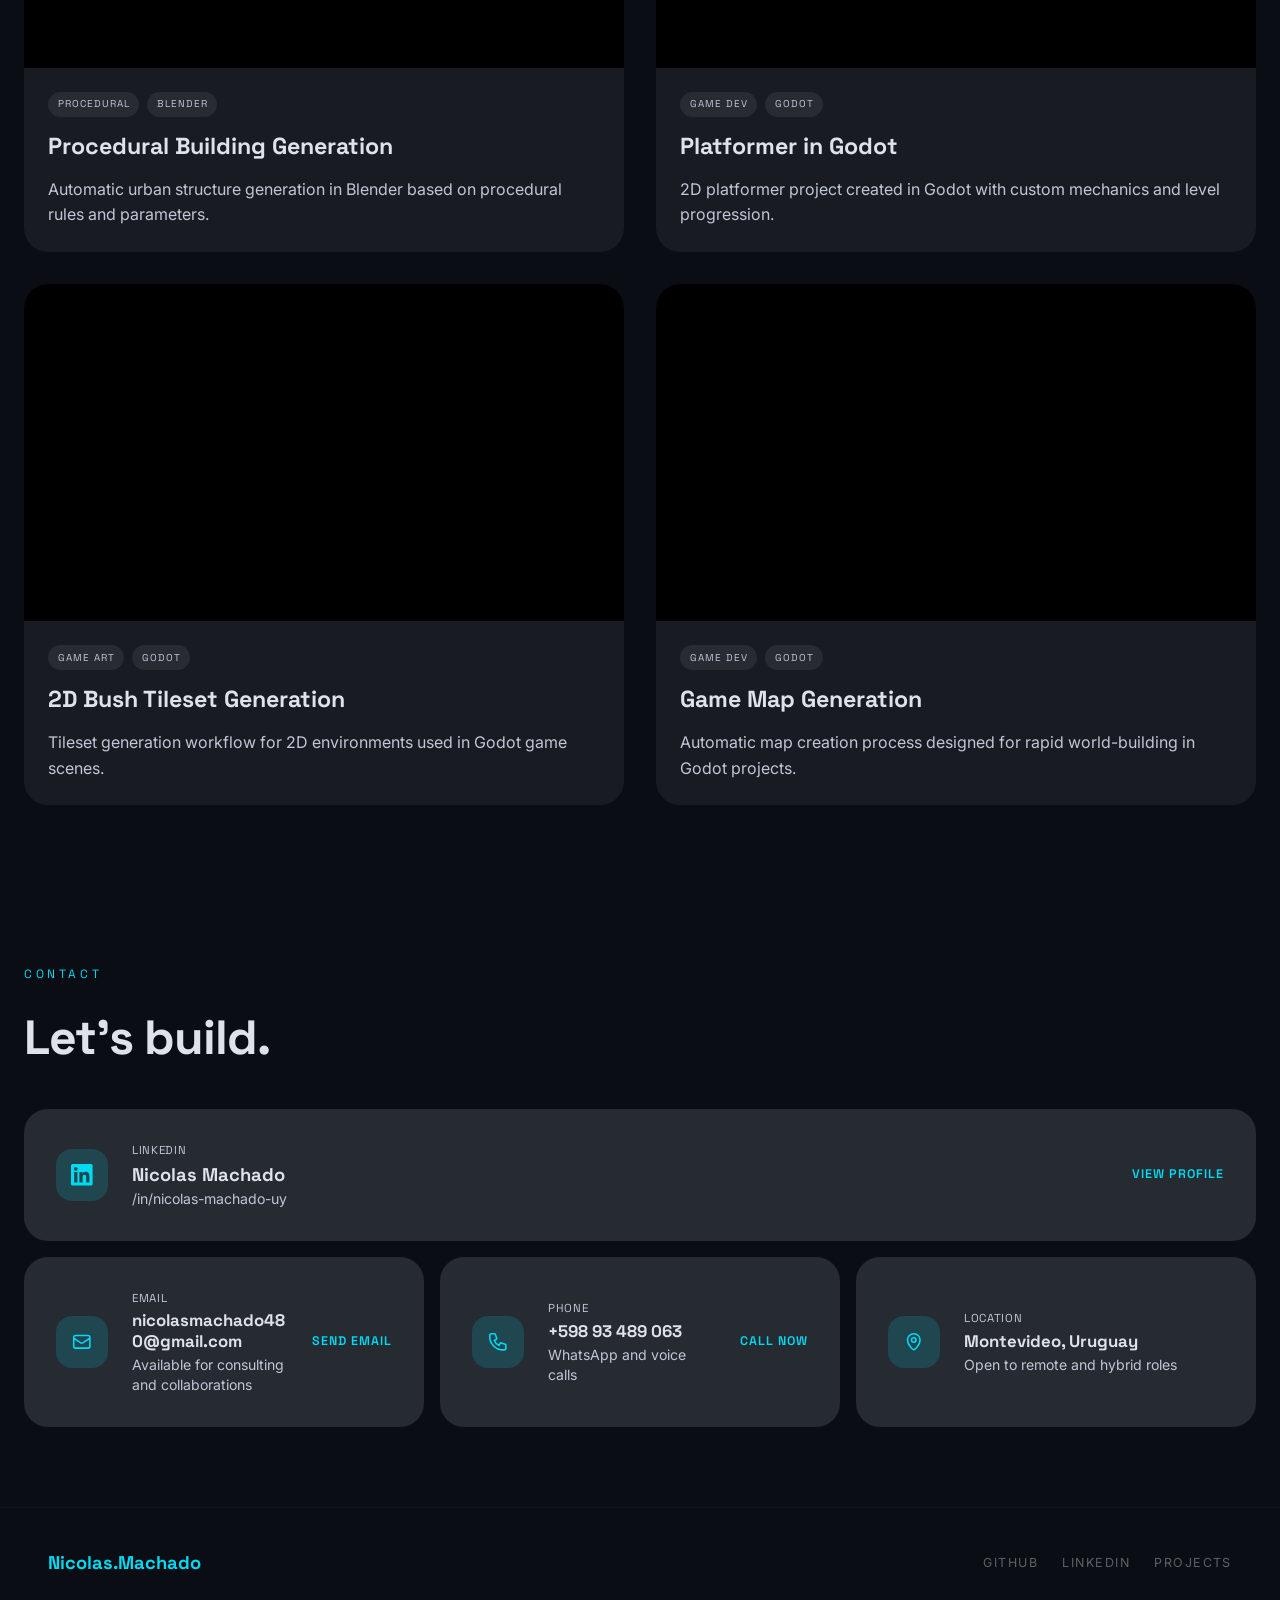
==== commit 789700cb: "update index.html to reference new JavaScript file for module preloading functionality" ====
--- a/index.html
+++ b/index.html
@@ -9,7 +9,7 @@
     <link rel="preconnect" href="https://fonts.googleapis.com" />
     <link rel="preconnect" href="https://fonts.gstatic.com" crossorigin />
     <link href="https://fonts.googleapis.com/css2?family=Source+Sans+3:ital,wght@0,400;0,600;0,700;1,400&display=swap" rel="stylesheet" />
-    <script type="module" crossorigin src="./assets/index-5198o531.js"></script>
+    <script type="module" crossorigin src="./assets/index-C5ku4O3n.js"></script>
     <link rel="stylesheet" crossorigin href="./assets/index-DvrF8vwT.css">
   </head>
   <body>
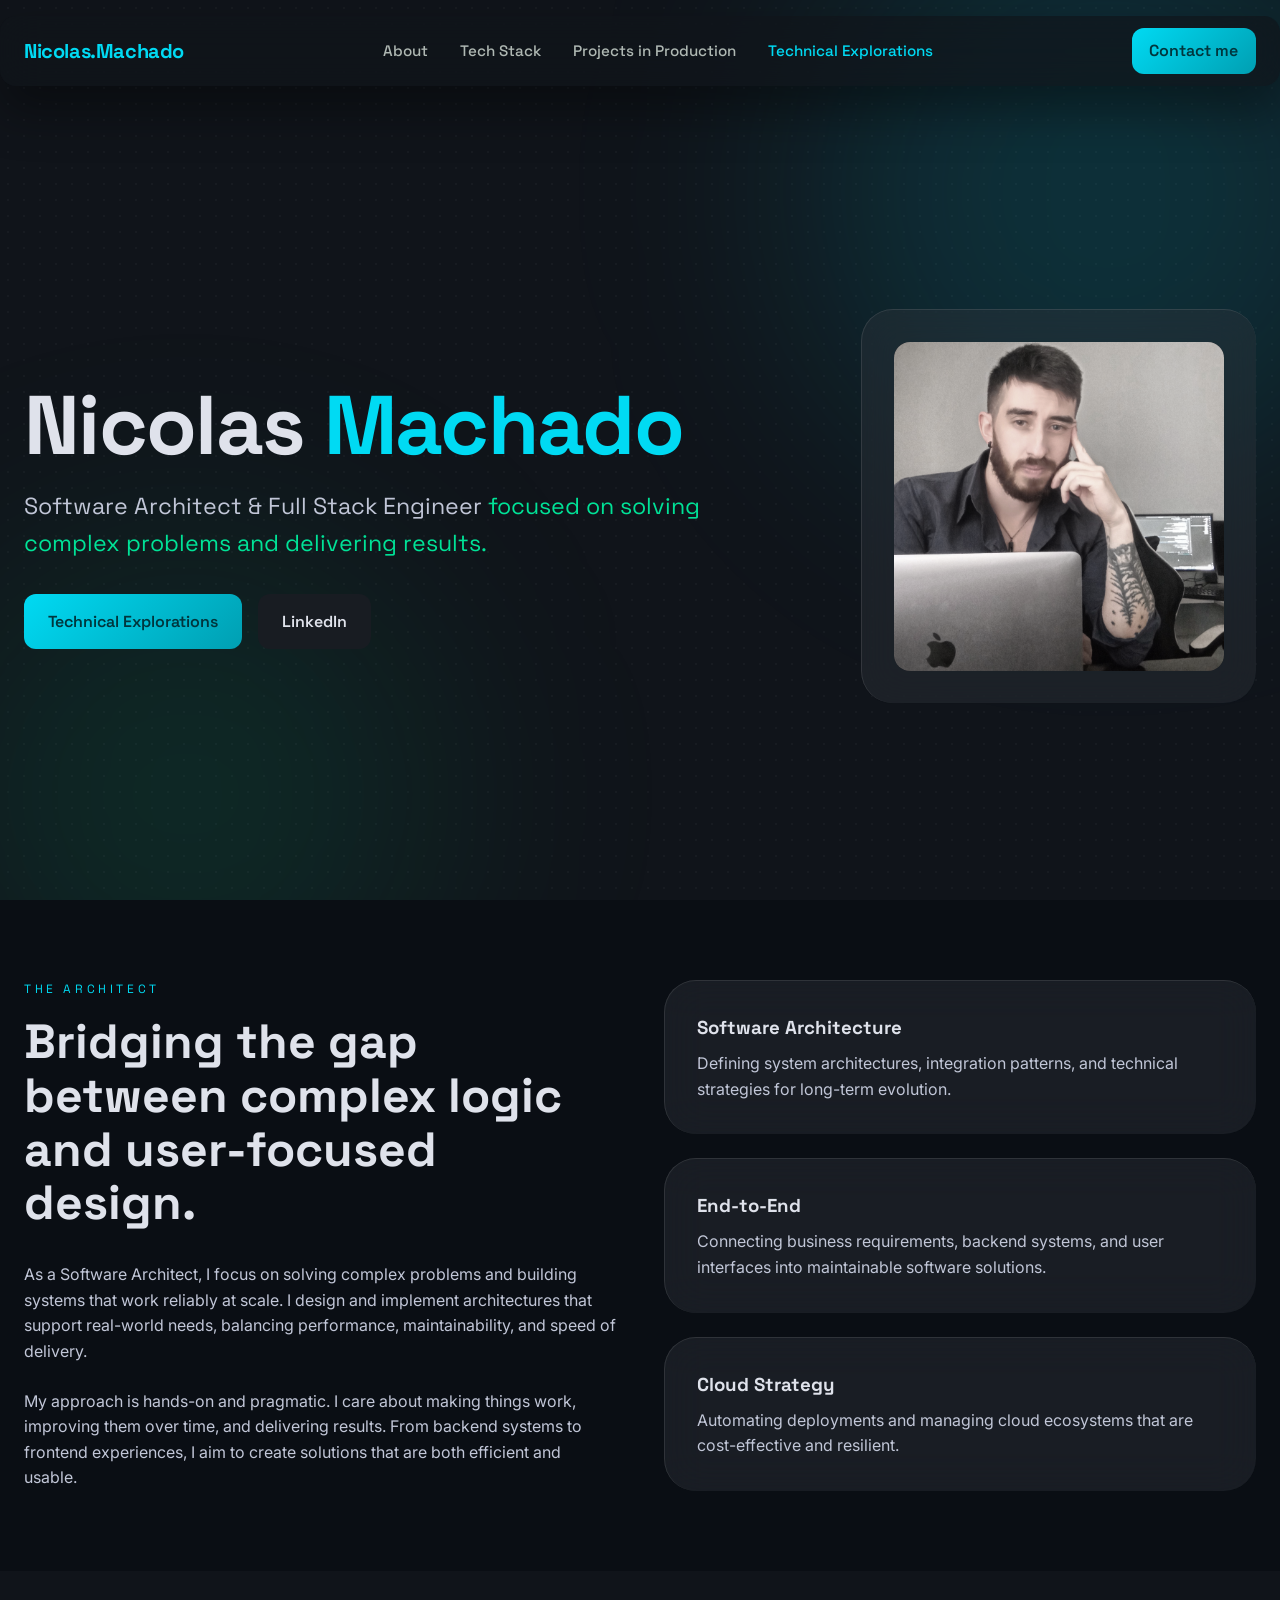
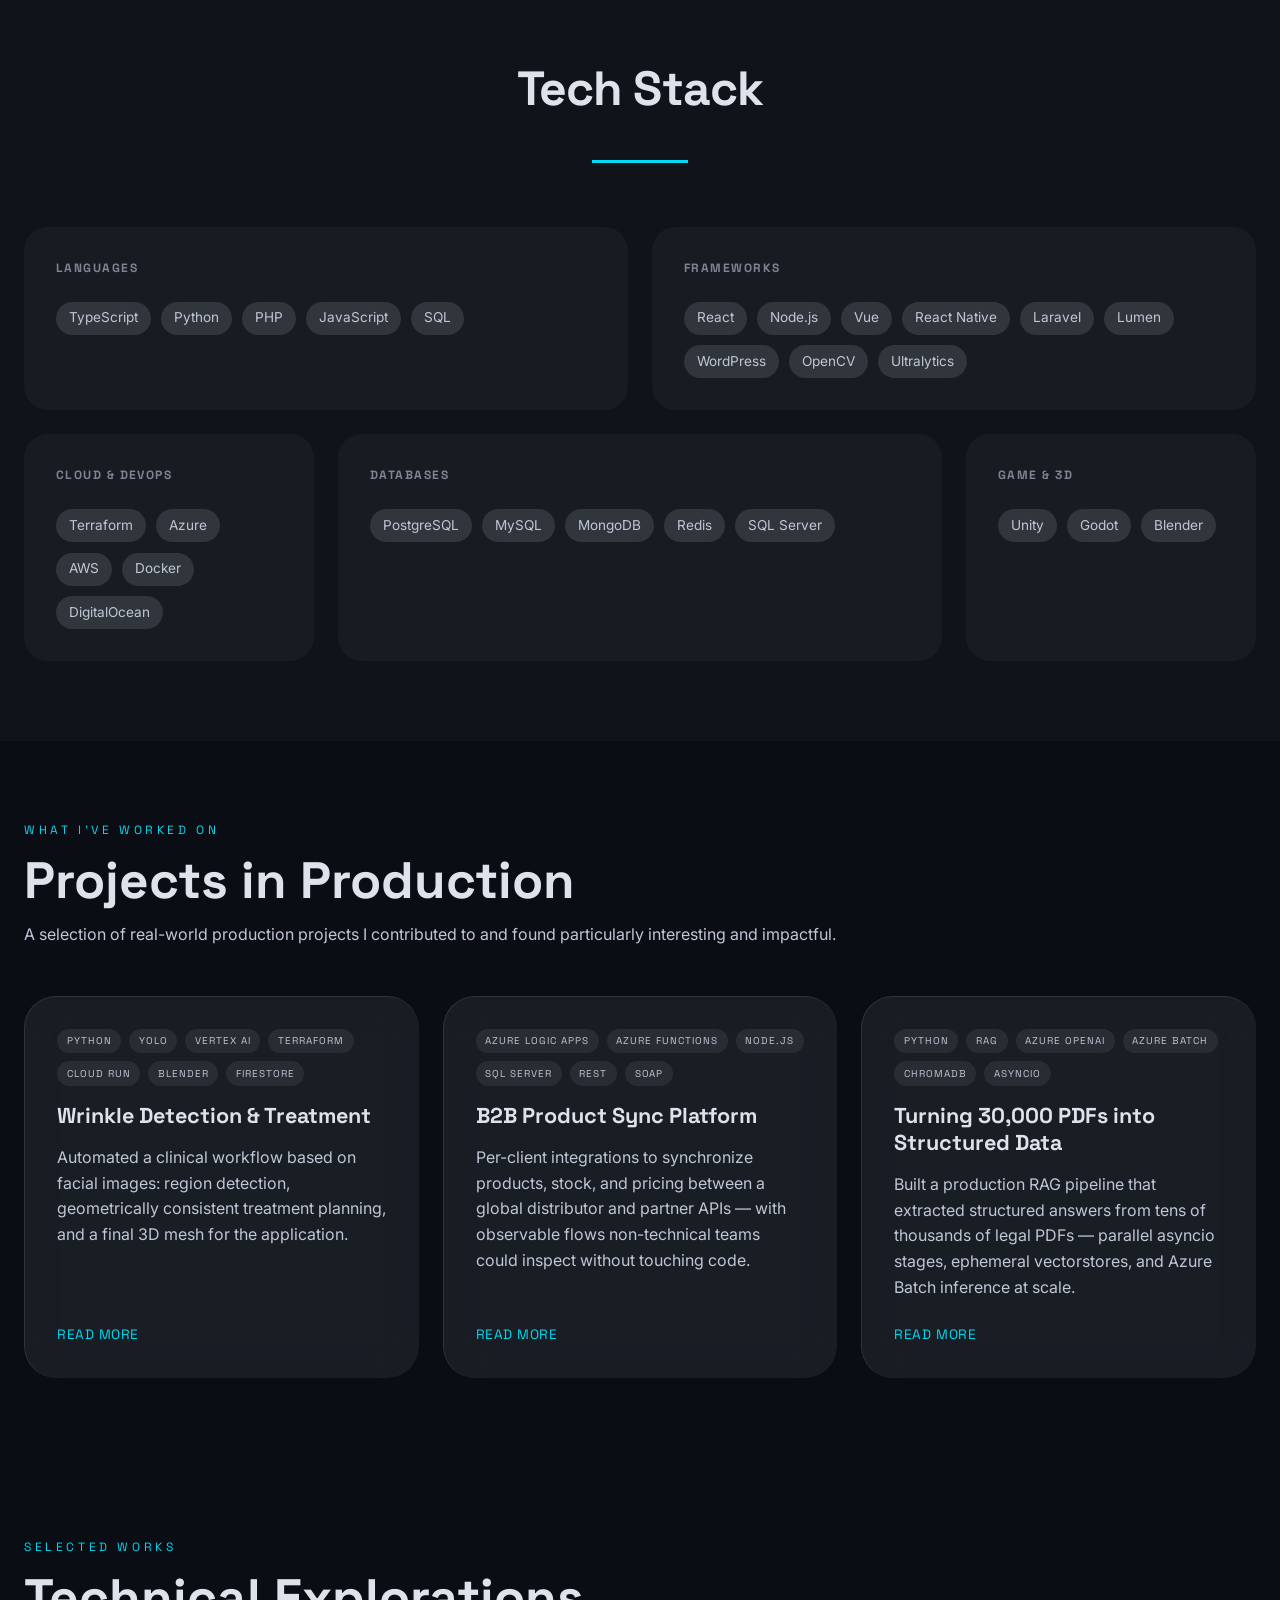
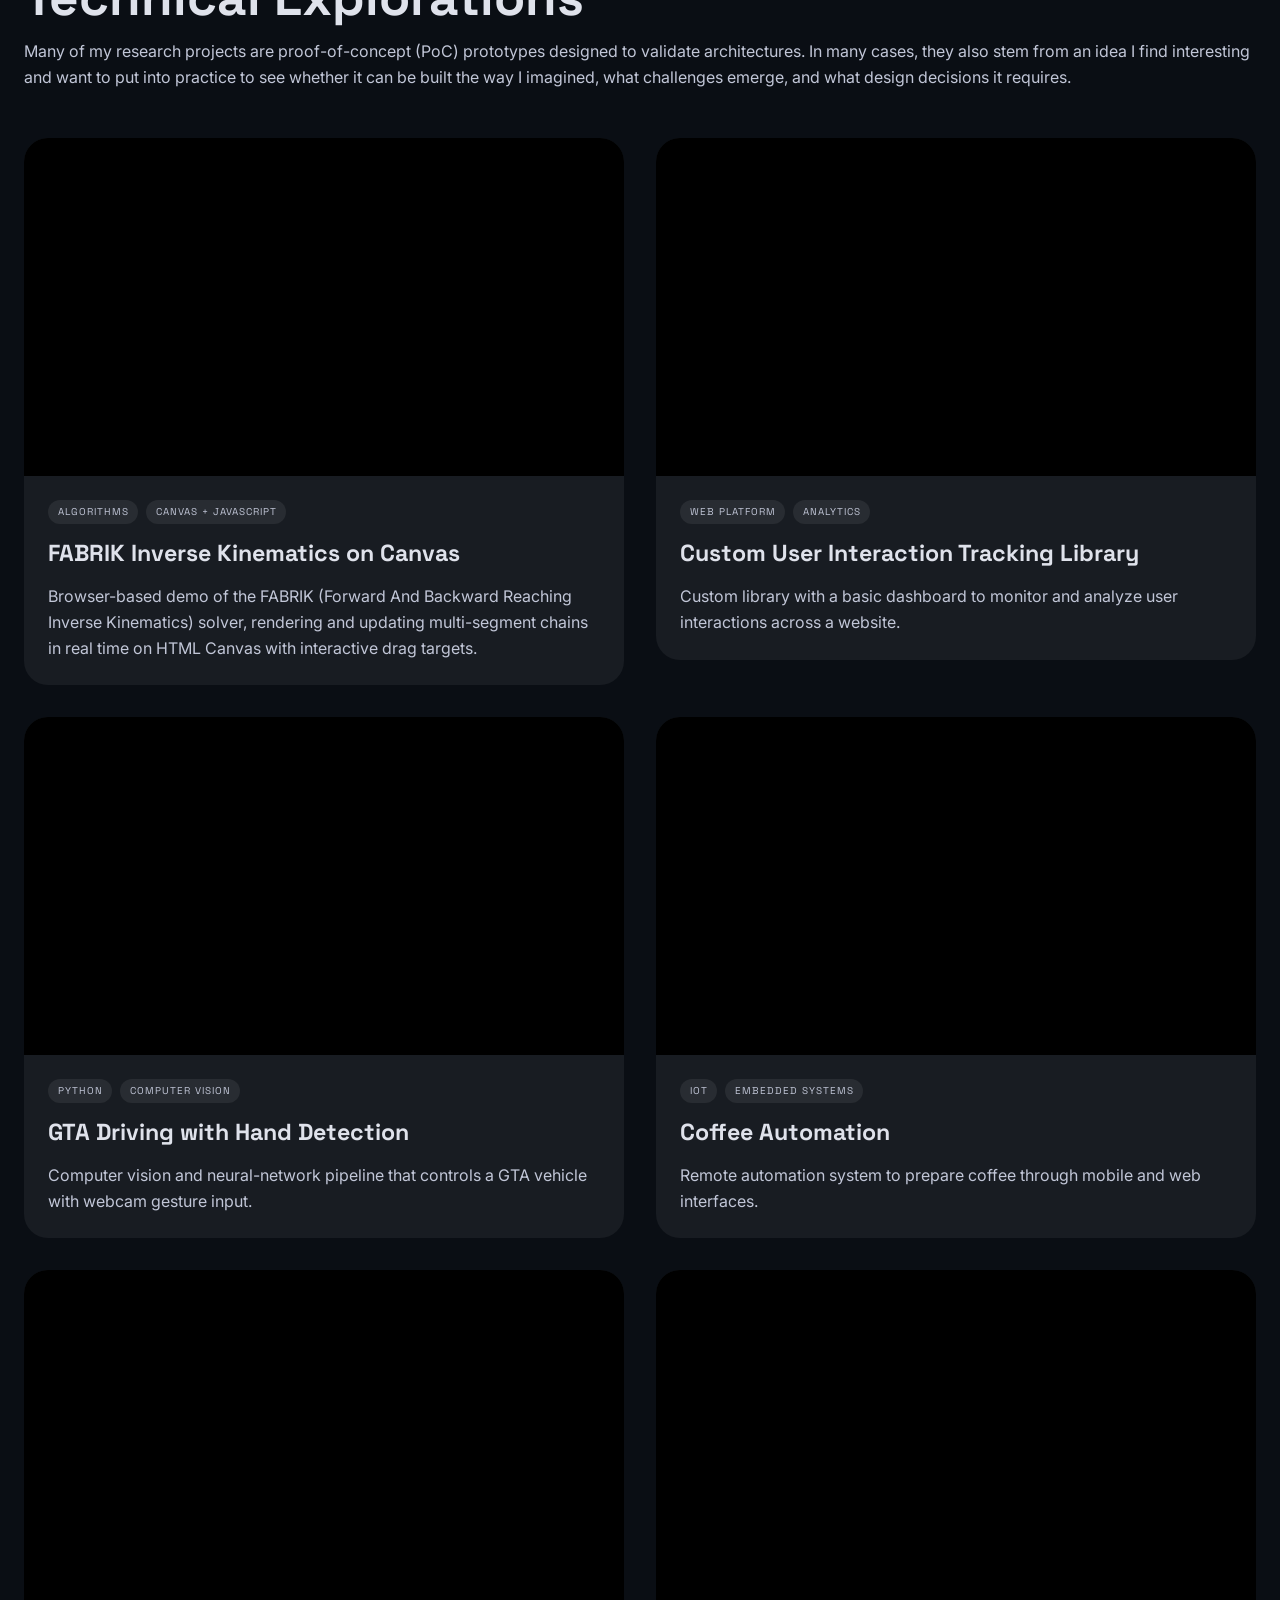
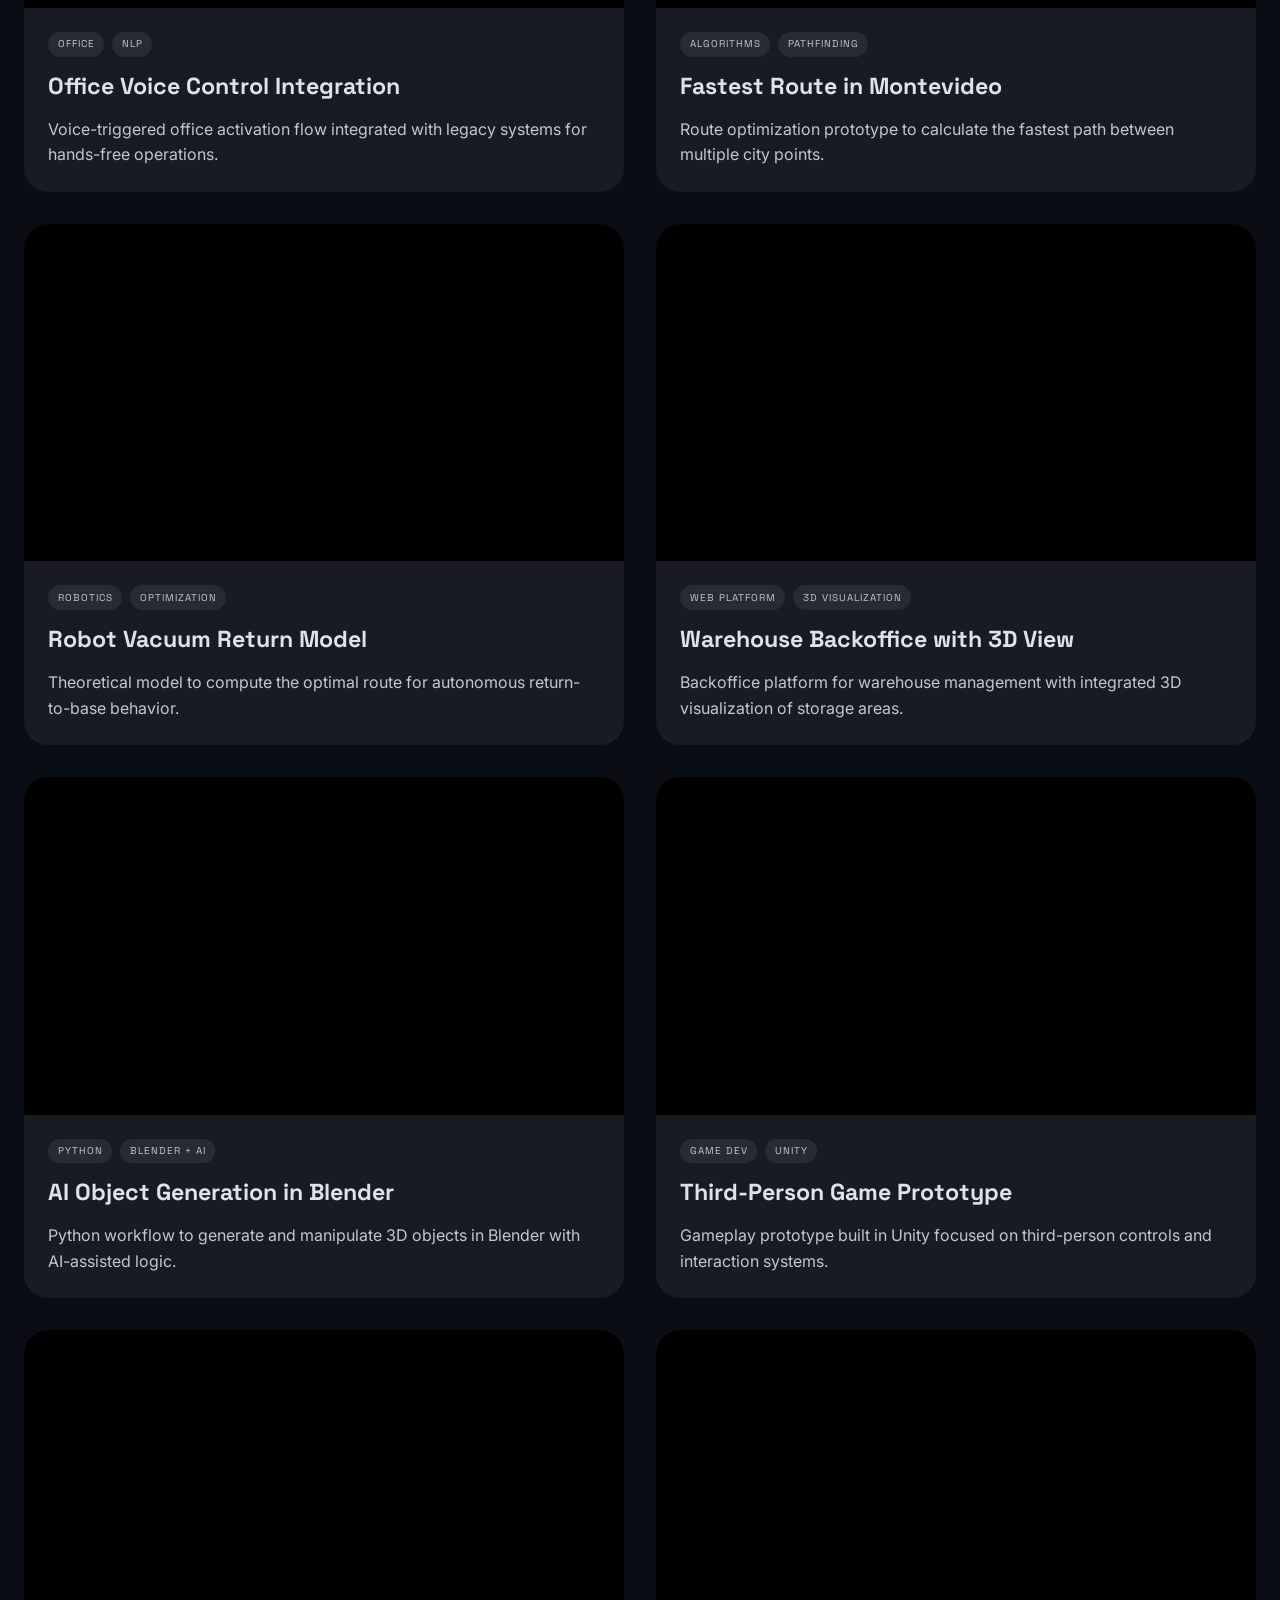
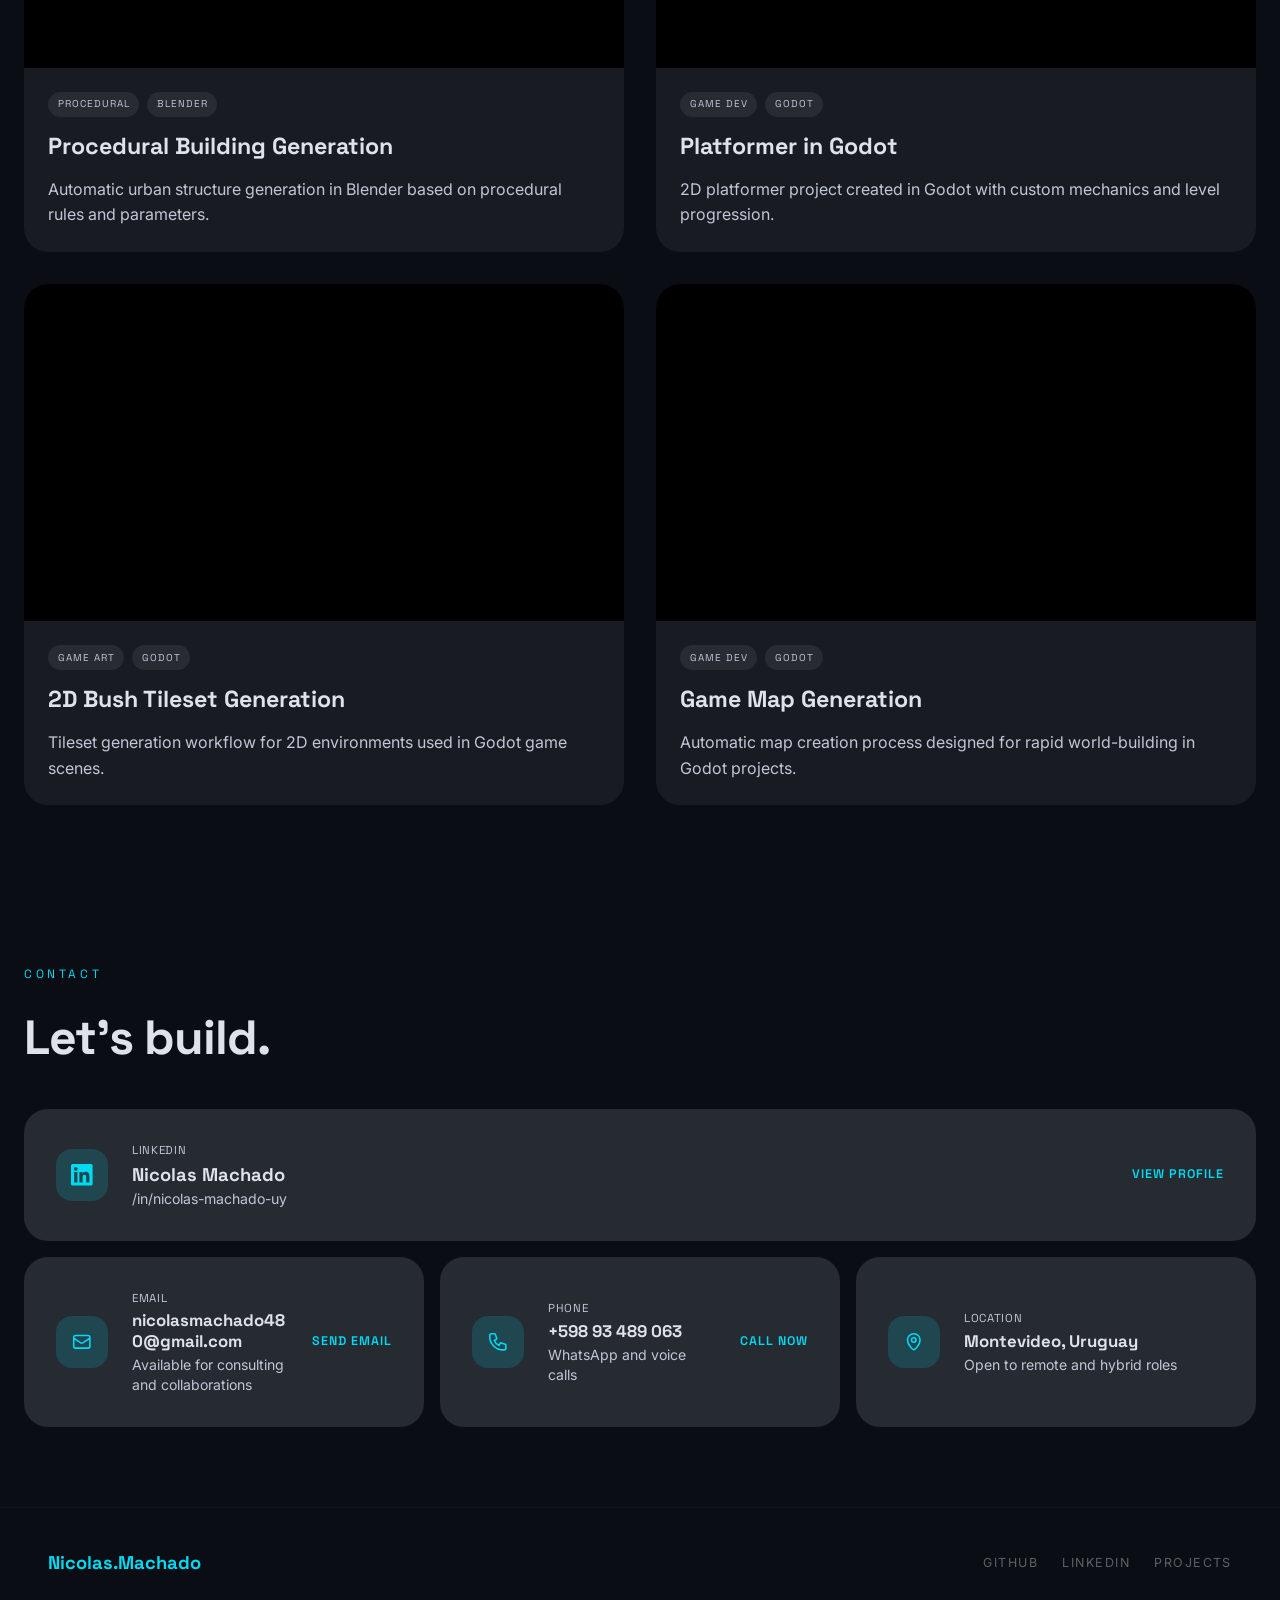
==== commit b5acc786: "Add redirects, robots.txt, sitemap.xml, and new project pages - Created a new `_redirects` file for " ====
--- a/index.html
+++ b/index.html
@@ -2,15 +2,15 @@
 <html lang="es">
   <head>
     <meta charset="UTF-8" />
-    <link rel="icon" type="image/x-icon" href="./favicon.ico" />
+    <link rel="icon" type="image/svg+xml" href="/favicon.svg" />
     <meta name="viewport" content="width=device-width, initial-scale=1.0" />
-    <meta name="description" content="Nicolas Machado - Desarrollador Full Stack y Arquitecto de software. Portfolio con experiencia, proyectos y videos." />
-    <title>Nicolas Machado | Desarrollador Full Stack</title>
+    <meta name="description" content="Nicolas Machado - Software Architect & Full Stack Engineer." />
+    <title>Nicolas Machado | Portfolio</title>
     <link rel="preconnect" href="https://fonts.googleapis.com" />
     <link rel="preconnect" href="https://fonts.gstatic.com" crossorigin />
     <link href="https://fonts.googleapis.com/css2?family=Source+Sans+3:ital,wght@0,400;0,600;0,700;1,400&display=swap" rel="stylesheet" />
-    <script type="module" crossorigin src="./assets/index-C5ku4O3n.js"></script>
-    <link rel="stylesheet" crossorigin href="./assets/index-DvrF8vwT.css">
+    <script type="module" crossorigin src="/assets/index-DxOSI8QC.js"></script>
+    <link rel="stylesheet" crossorigin href="/assets/index-DvrF8vwT.css">
   </head>
   <body>
     <div id="root"></div>
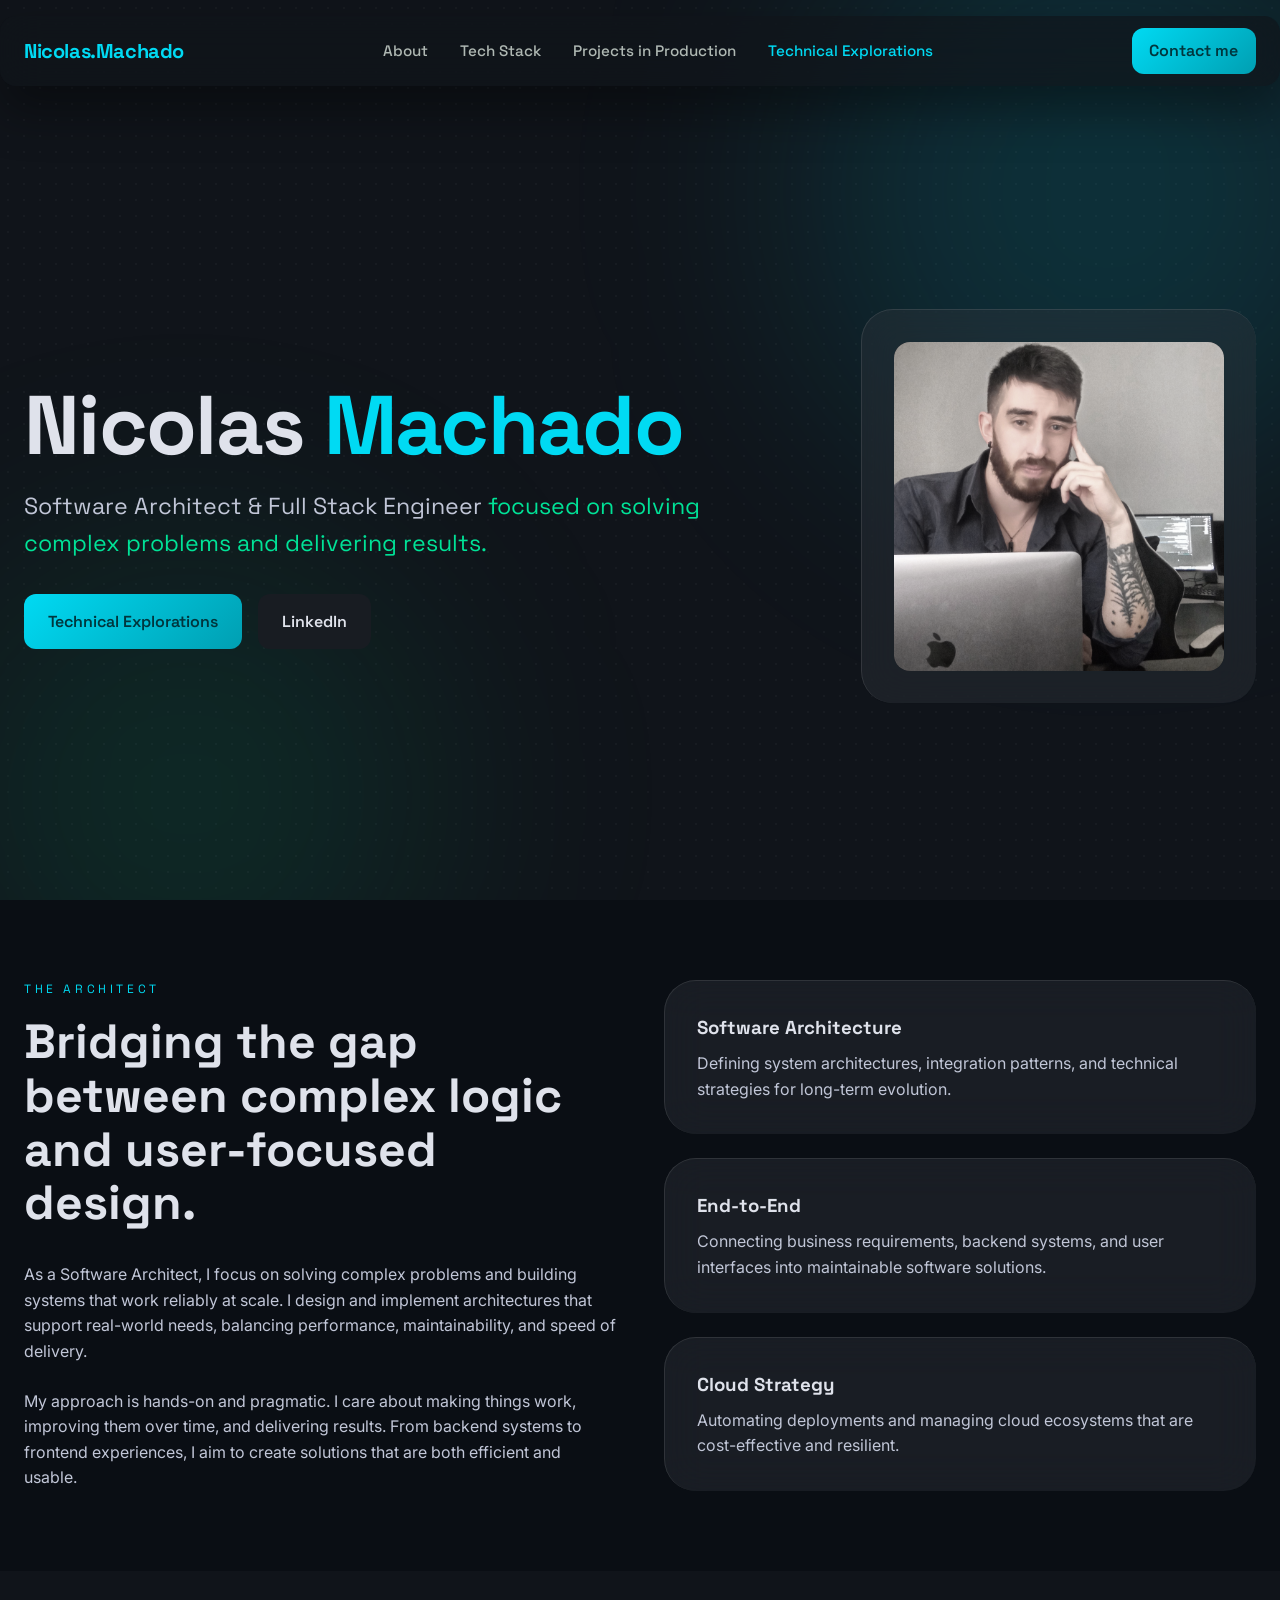
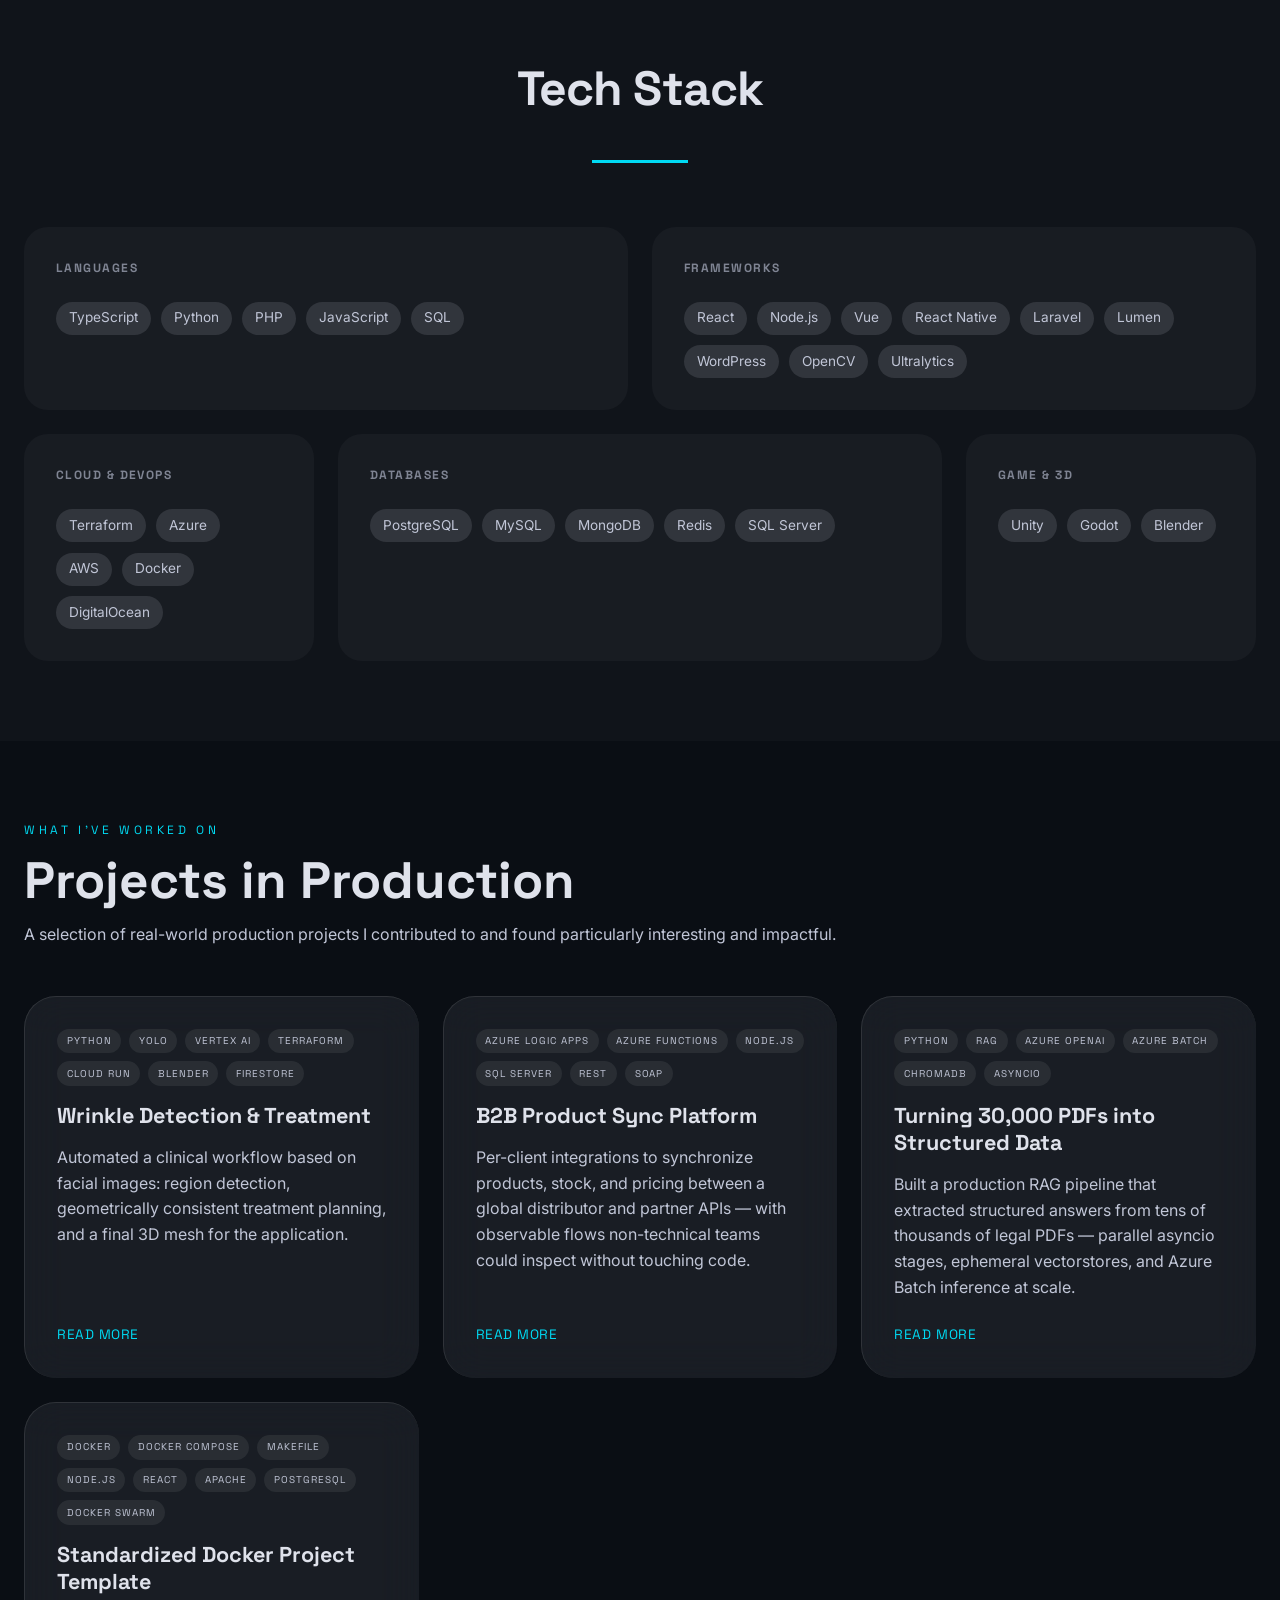
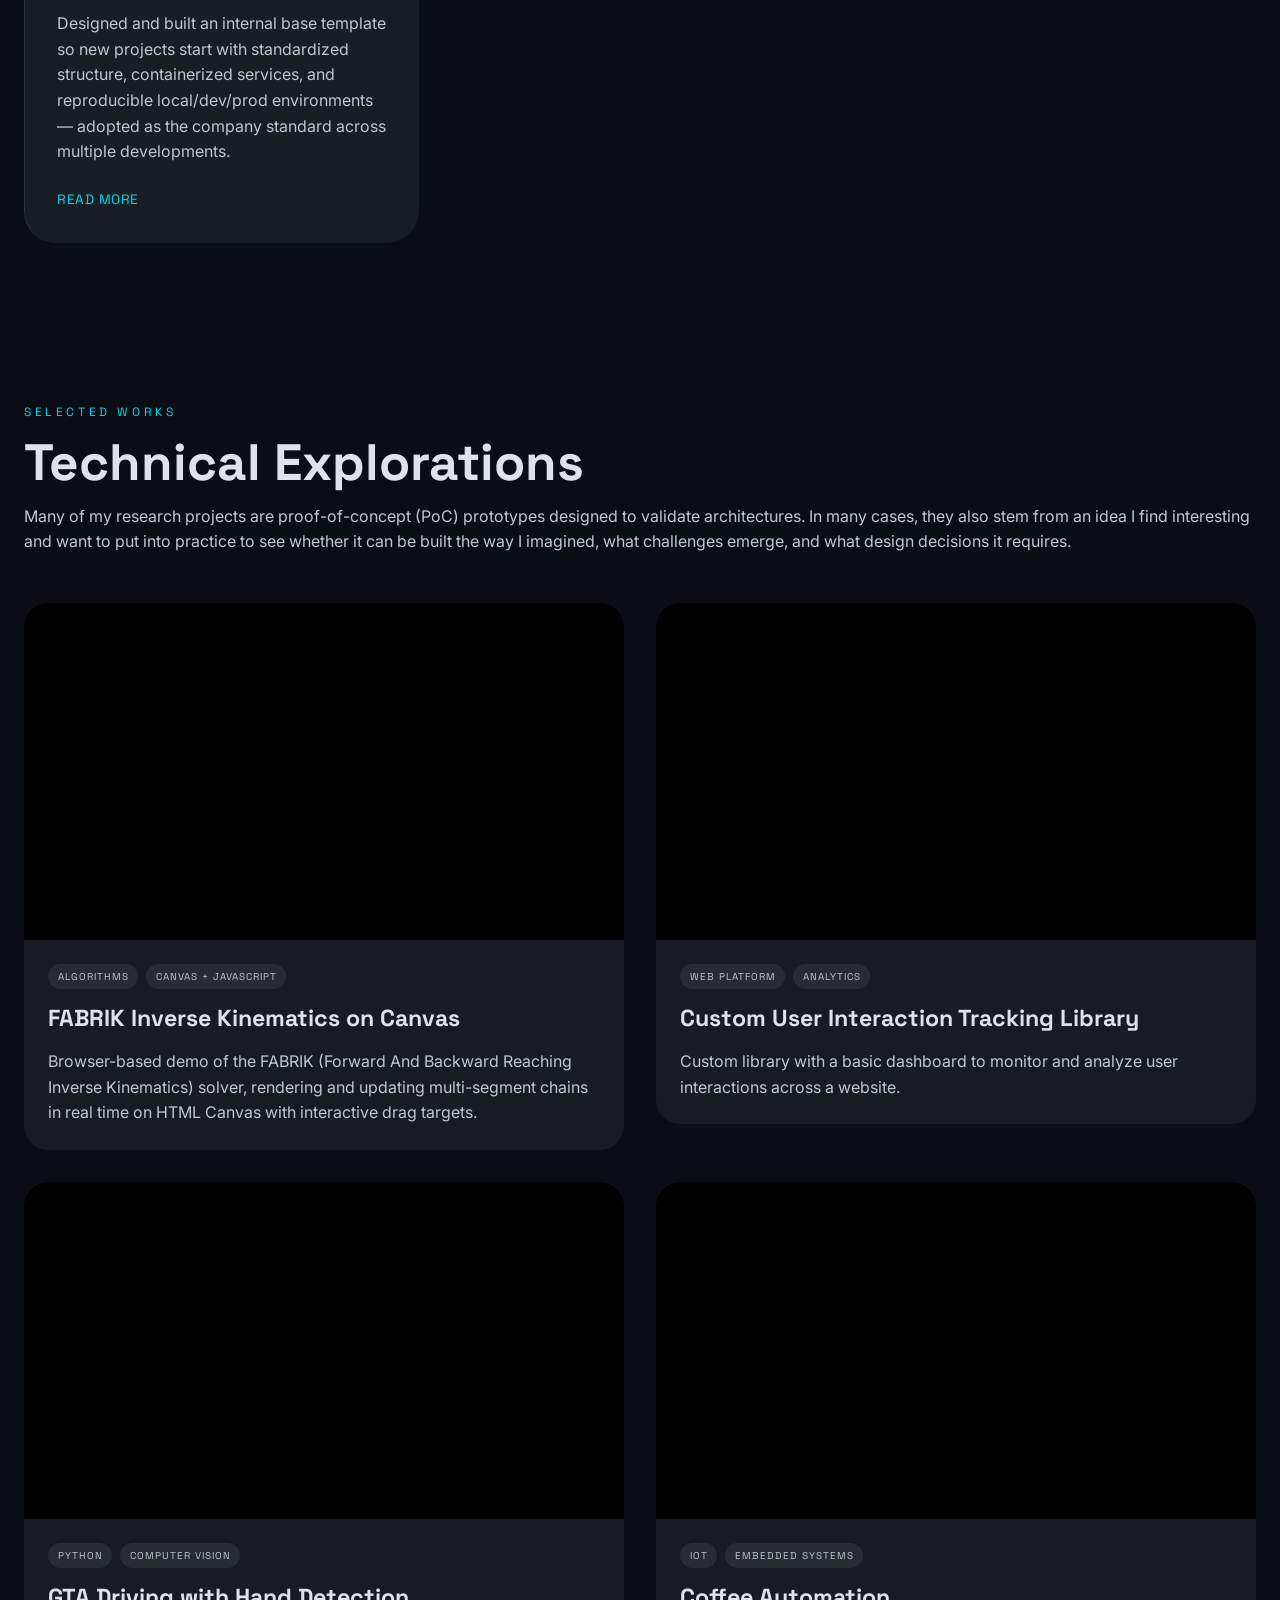
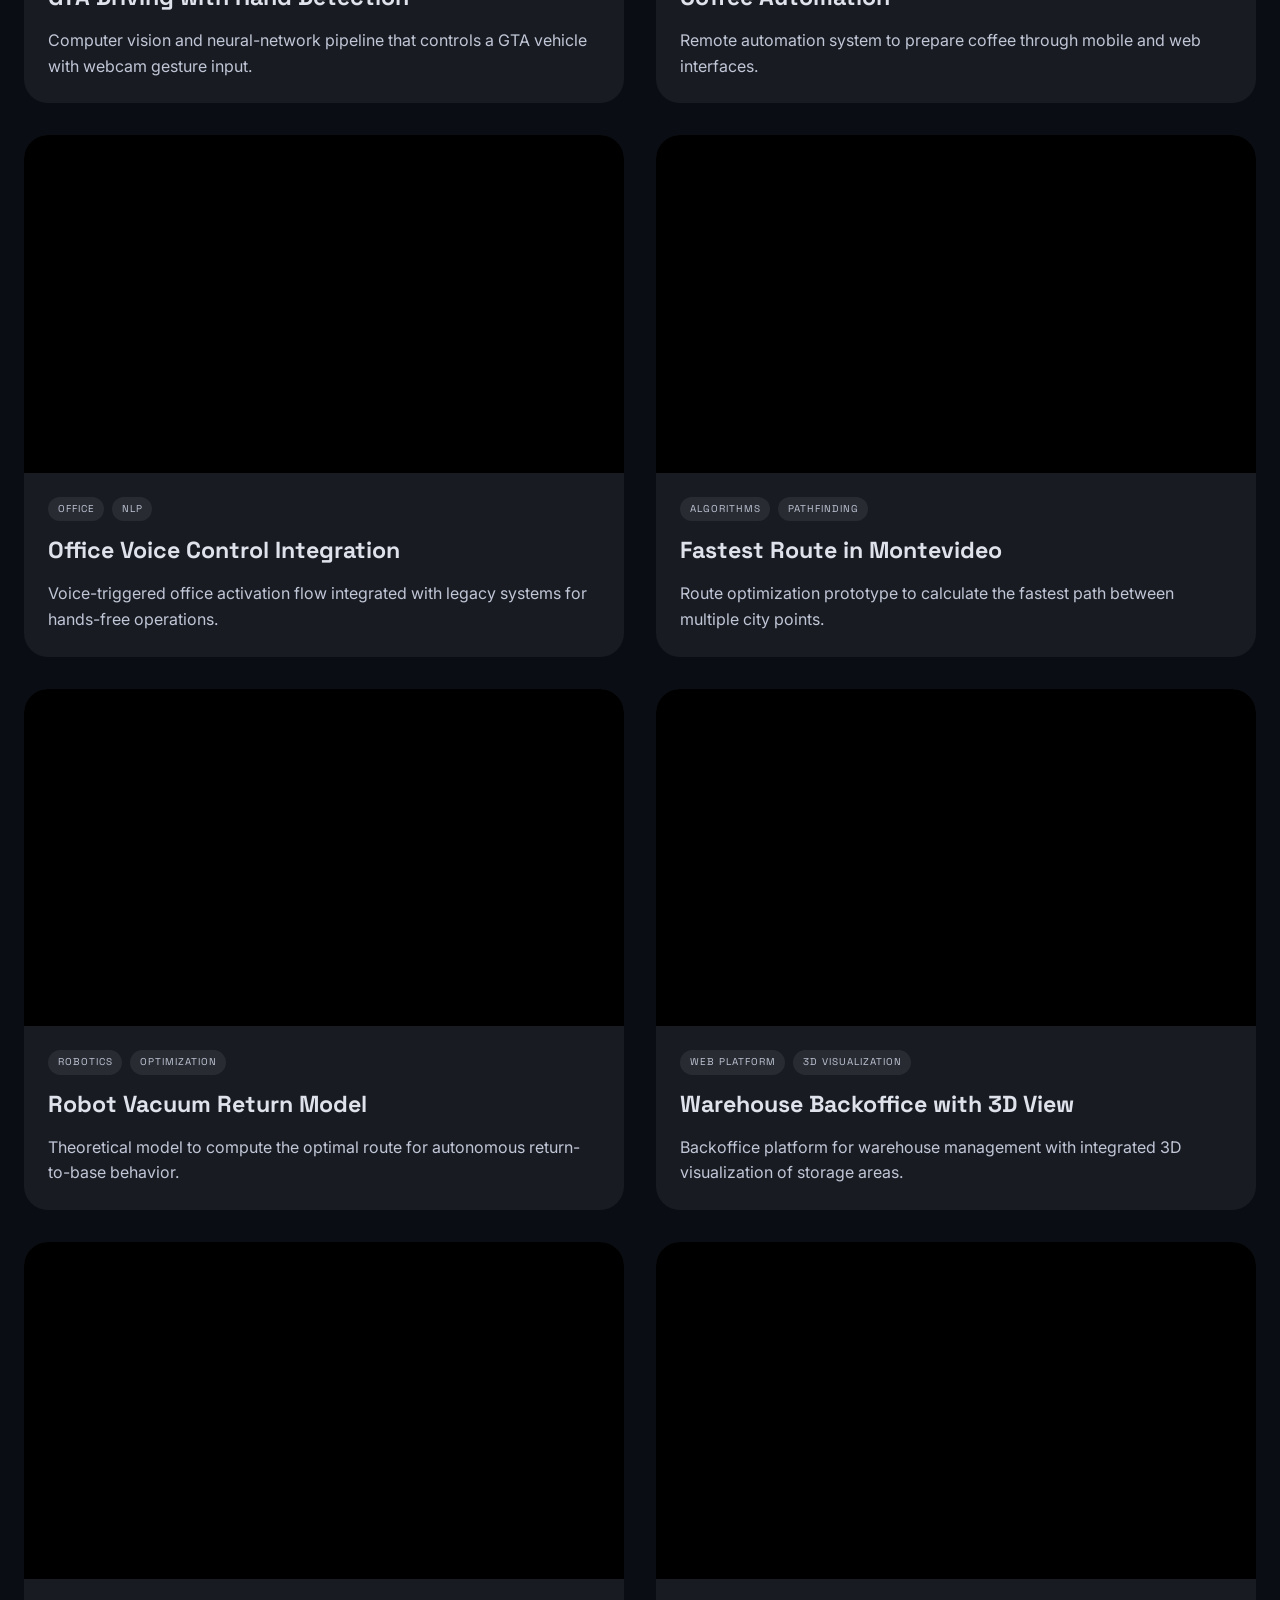
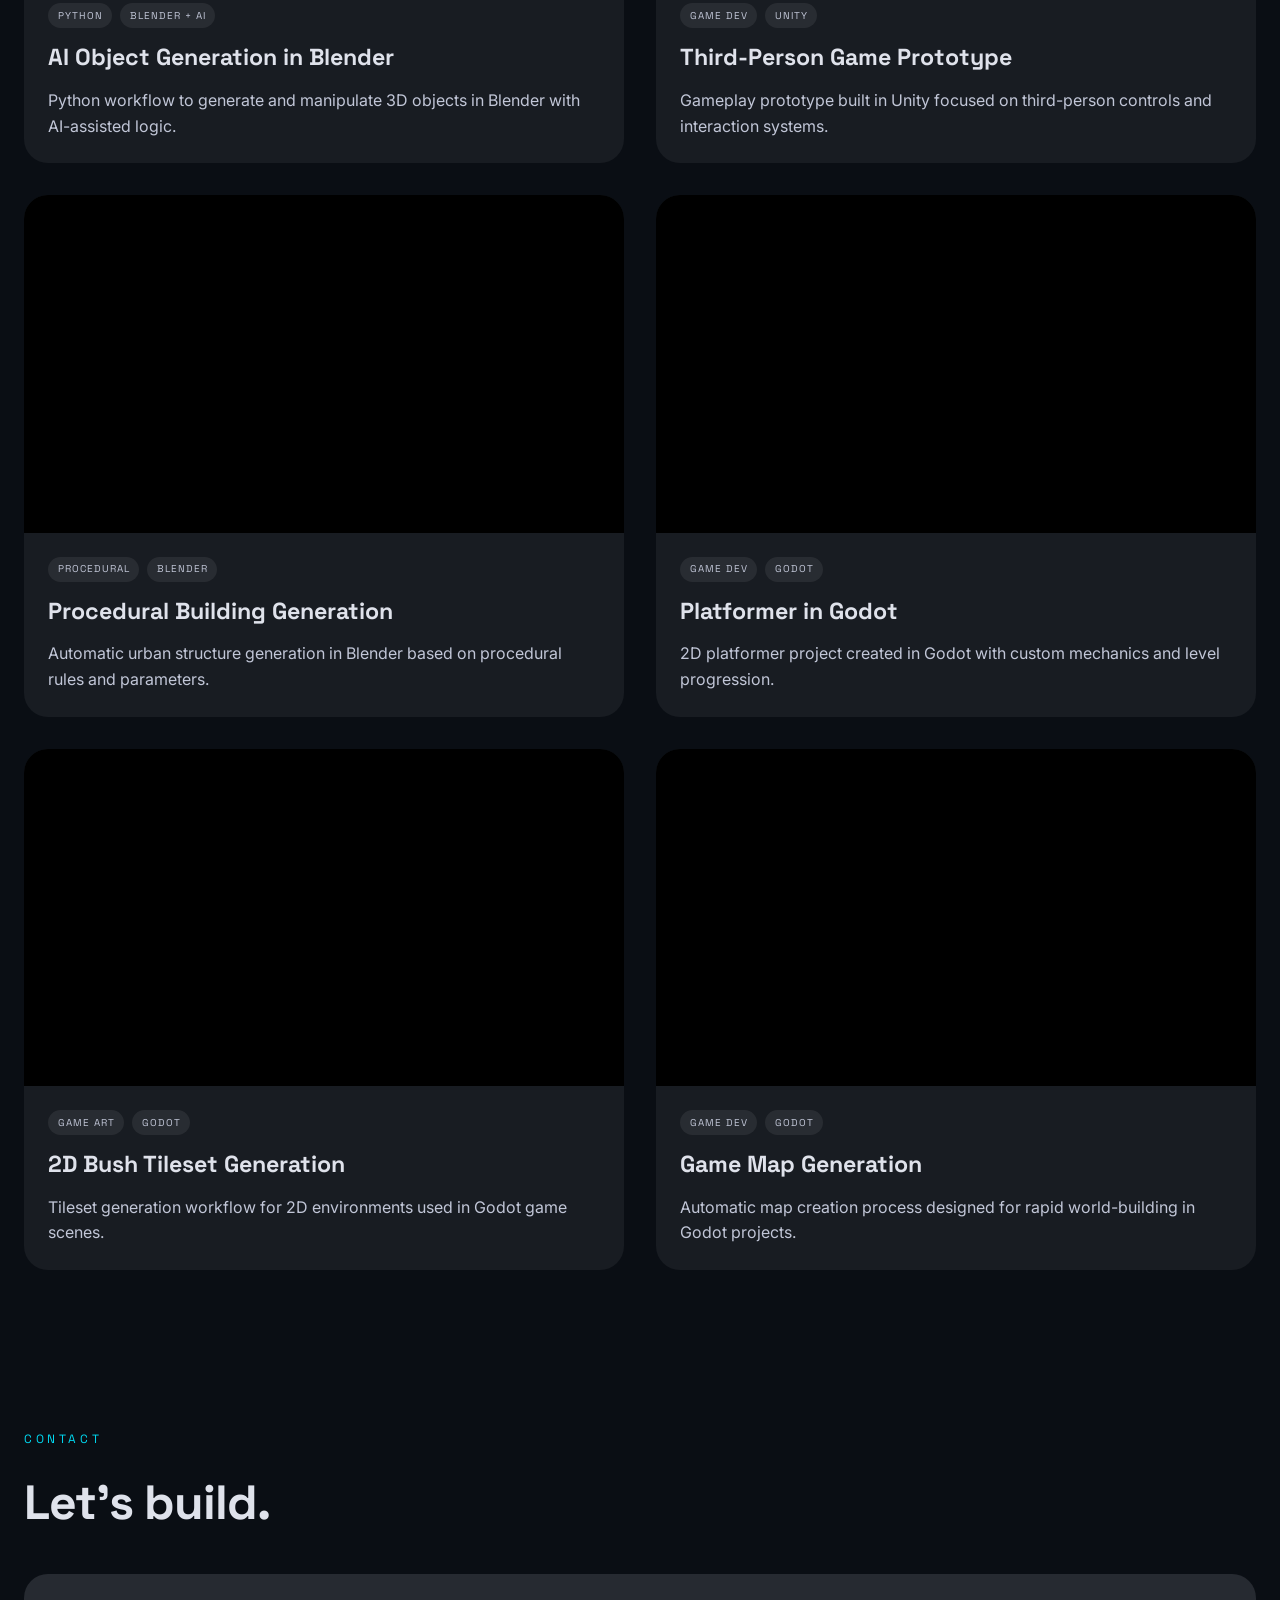
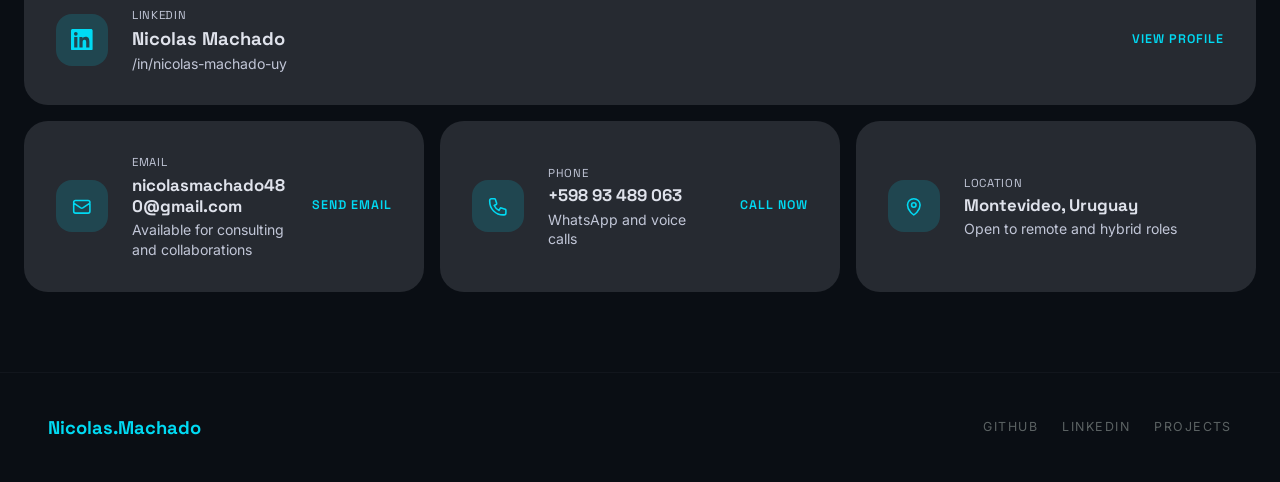
==== commit 77577b04: "Update index.html and sitemap.xml; remove obsolete assets - Updated index.html to reference new Java" ====
--- a/index.html
+++ b/index.html
@@ -9,8 +9,8 @@
     <link rel="preconnect" href="https://fonts.googleapis.com" />
     <link rel="preconnect" href="https://fonts.gstatic.com" crossorigin />
     <link href="https://fonts.googleapis.com/css2?family=Source+Sans+3:ital,wght@0,400;0,600;0,700;1,400&display=swap" rel="stylesheet" />
-    <script type="module" crossorigin src="/assets/index-DxOSI8QC.js"></script>
-    <link rel="stylesheet" crossorigin href="/assets/index-DvrF8vwT.css">
+    <script type="module" crossorigin src="/assets/index-C1O5crWS.js"></script>
+    <link rel="stylesheet" crossorigin href="/assets/index-WDtTAKxs.css">
   </head>
   <body>
     <div id="root"></div>
--- a/assets/index-WDtTAKxs.css
+++ b/assets/index-WDtTAKxs.css
@@ -0,0 +1 @@
+@import"https://fonts.googleapis.com/css2?family=Inter:wght@300;400;500;600;700&family=Space+Grotesk:wght@300;400;500;600;700&display=swap";:root{--background: #10141a;--surface: #10141a;--surface-lowest: #0a0e14;--surface-low: #181c22;--surface-high: #262a31;--surface-highest: #31353c;--on-surface: #dfe2eb;--on-surface-variant: #c1c6d7;--primary: #00daf3;--primary-container: #009fb2;--secondary: #f4fff5;--secondary-dim: #00e297;--outline: #8b90a0;--outline-variant: #414754;--font-display: "Space Grotesk", system-ui, sans-serif;--font-body: "Inter", system-ui, sans-serif;--radius-sm: .5rem;--radius-md: 1rem;--radius-lg: 1.5rem;--radius-xl: 2rem;--radius-pill: 9999px;--space-2: .5rem;--space-3: .75rem;--space-4: 1rem;--space-6: 1.5rem;--space-8: 2rem;--space-10: 2.5rem;--space-12: 3rem;--space-16: 4rem;--space-20: 5rem;--content-max: 1280px;--shadow-ambient: 0 24px 48px rgba(0, 0, 0, .4);--transition: .2s ease-out}html{scroll-behavior:smooth}*,*:before,*:after{box-sizing:border-box}body{margin:0;font-family:var(--font-body);font-size:1rem;line-height:1.6;color:var(--on-surface);background:var(--background);position:relative;overflow-x:hidden}a{color:inherit;text-decoration:none;transition:color var(--transition),transform var(--transition),opacity var(--transition)}img{display:block;max-width:100%}.header{position:fixed;top:0;inset-inline:0;z-index:20;display:flex;align-items:center;justify-content:space-between;max-width:var(--content-max);margin:0 auto;margin-top:var(--space-4);padding:var(--space-3) var(--space-6);background:#10141ab3;-webkit-backdrop-filter:blur(20px);backdrop-filter:blur(20px);border-radius:var(--radius-md);box-shadow:var(--shadow-ambient)}.header__brand{font-family:var(--font-display);font-size:1.25rem;font-weight:700;letter-spacing:-.02em;color:var(--primary)}.header__nav{display:none}.header__links{display:flex;align-items:center;gap:var(--space-8);margin:0;padding:0;list-style:none}.header__link{font-family:var(--font-display);font-size:.95rem;font-weight:500;color:color-mix(in srgb,var(--secondary) 70%,transparent)}.header__link:hover,.header__link--active{color:var(--primary)}.header__cta{display:none}@media(min-width:768px){.header__nav{display:block}.header__cta{display:inline-flex;padding:.65rem 1.1rem;border-radius:.75rem;font-family:var(--font-display);font-weight:600;color:#00363d;background:linear-gradient(135deg,var(--primary),var(--primary-container))}}.main{position:relative;z-index:1}.section__title{margin:0 0 var(--space-8);font-family:var(--font-display);font-size:clamp(2rem,5vw,3rem);letter-spacing:-.02em}.container{width:min(calc(100% - 3rem),var(--content-max));margin-inline:auto}.hero{position:relative;min-height:100vh;display:flex;align-items:center;padding-top:7rem;background:var(--surface);overflow:hidden}.grid-pattern{position:absolute;top:0;right:0;bottom:0;left:0;background-image:radial-gradient(circle,color-mix(in srgb,var(--outline) 25%,transparent) 1px,transparent 1px);background-size:16px 16px;opacity:.22;pointer-events:none}.hero__orb{position:absolute;border-radius:var(--radius-pill);filter:blur(120px)}.hero__orb--a{width:600px;height:600px;top:-12%;right:-10%;background:color-mix(in srgb,var(--primary) 14%,transparent)}.hero__orb--b{width:500px;height:500px;bottom:-16%;left:-5%;background:color-mix(in srgb,var(--secondary-dim) 10%,transparent)}.hero__inner{position:relative;width:min(calc(100% - 3rem),var(--content-max));margin-inline:auto;display:grid;gap:var(--space-12);align-items:center;z-index:1}@media(min-width:1024px){.hero__inner{grid-template-columns:8fr 4fr}}.hero__badge{display:inline-flex;align-items:center;gap:var(--space-3);padding:.35rem .7rem;background:color-mix(in srgb,var(--surface-highest) 55%,transparent);border-radius:var(--radius-pill)}.hero__dot{width:.5rem;height:.5rem;border-radius:var(--radius-pill);background:var(--primary);box-shadow:0 0 10px color-mix(in srgb,var(--primary) 40%,transparent)}.hero__badge-text{margin:0;text-transform:uppercase;letter-spacing:.18em;color:var(--primary);font-family:var(--font-display);font-size:.65rem}.hero__name{margin:var(--space-6) 0 var(--space-6);font-family:var(--font-display);font-size:clamp(2.75rem,8vw,5.2rem);font-weight:700;line-height:.92;letter-spacing:-.02em}.hero__name span{color:var(--primary)}.hero__role{margin:0 0 var(--space-8);max-width:680px;color:var(--on-surface-variant);font-size:clamp(1.05rem,2.3vw,1.45rem);font-family:var(--font-display);font-weight:400}.hero__role-accent{color:var(--secondary-dim)}.hero__actions{display:flex;flex-wrap:wrap;gap:var(--space-4)}.button-primary,.button-secondary{display:inline-flex;align-items:center;justify-content:center;padding:.9rem 1.5rem;border-radius:.75rem;font-weight:600;font-family:var(--font-display);transition:all var(--transition)}.button-primary{background:linear-gradient(135deg,var(--primary),var(--primary-container));color:#00363d}.button-primary:hover{transform:translateY(-2px);filter:brightness(1.05)}.button-secondary{background:var(--surface-low);color:var(--on-surface)}.button-secondary:hover{background:var(--surface-high)}.hero__panel-wrap{display:none}@media(min-width:1024px){.hero__panel-wrap{display:block}}.glass-card{border-radius:var(--radius-xl);background:#31353c66;-webkit-backdrop-filter:blur(20px);backdrop-filter:blur(20px);border-top:1px solid rgba(255,255,255,.1);border-left:1px solid rgba(255,255,255,.1)}.hero__panel{position:relative;overflow:hidden;aspect-ratio:1 / 1;padding:var(--space-8)}.hero__panel-media{height:100%;border-radius:var(--radius-md);overflow:hidden;position:relative;background:var(--surface-lowest)}.hero__panel-media img{width:100%;height:100%;object-fit:cover;opacity:1;filter:grayscale(50%)}.hero__panel-overlay{position:absolute;inset:auto var(--space-6) var(--space-6) var(--space-6);padding:var(--space-4);border-radius:.65rem;background:#10141acc;-webkit-backdrop-filter:blur(8px);backdrop-filter:blur(8px)}.hero__panel-label{margin:0 0 var(--space-2);text-transform:uppercase;font-family:var(--font-display);letter-spacing:.15em;font-size:.62rem;color:var(--secondary-dim)}.hero__bar{width:100%;height:.3rem;border-radius:var(--radius-pill);background:color-mix(in srgb,white 10%,transparent);overflow:hidden;position:relative}.hero__bar:after{content:"";position:absolute;top:0;right:0;bottom:0;left:0;width:42%;background:var(--primary);border-radius:var(--radius-pill);animation:heroBarLoading 2.2s ease-in-out infinite;box-shadow:0 0 12px color-mix(in srgb,var(--primary) 45%,transparent)}@keyframes heroBarLoading{0%{transform:translate(-120%);opacity:.55}45%{opacity:1}to{transform:translate(240%);opacity:.7}}.section{padding-block:var(--space-20)}.section--low{background:var(--surface-lowest)}.section--surface{background:var(--surface)}.section--contact{background:var(--surface-lowest)}.eyebrow{margin:0 0 var(--space-4);text-transform:uppercase;letter-spacing:.3em;color:var(--primary);font-family:var(--font-display);font-size:.75rem}.about__layout{display:grid;gap:var(--space-12)}@media(min-width:1024px){.about__layout{grid-template-columns:1fr 1fr}}.about__heading{margin:0 0 var(--space-8);font-family:var(--font-display);font-size:clamp(2rem,5vw,3rem);line-height:1.12}.about__heading em{font-weight:300;font-style:italic}.about__text{color:var(--on-surface-variant);margin:0}.about__text+.about__text{margin-top:var(--space-6)}.about__cards{display:grid;gap:var(--space-6)}.about-card{padding:var(--space-8)}.about-card h3{margin:0 0 var(--space-2);font-family:var(--font-display)}.about-card p{margin:0;color:var(--on-surface-variant)}.skills__header{text-align:center;margin-bottom:var(--space-16)}.skills__header-line{width:6rem;height:.18rem;margin:.75rem auto 0;background:var(--primary)}.skills__grid{display:grid;gap:var(--space-6)}@media(min-width:768px){.skills__grid--bento{grid-template-columns:repeat(2,1fr)}.skill-panel--languages,.skill-panel--frameworks,.skill-panel--databases{grid-column:span 2}}@media(min-width:1200px){.skills__grid--bento{grid-template-columns:repeat(4,1fr)}.skill-panel--languages,.skill-panel--frameworks{grid-column:span 2}.skill-panel--cloud{grid-column:span 1}.skill-panel--databases{grid-column:span 2}.skill-panel--creative{grid-column:span 1}}.skill-panel{padding:var(--space-8);background:var(--surface-low);border-radius:var(--radius-lg)}.skill-panel h3{margin:0 0 var(--space-6);color:color-mix(in srgb,var(--outline) 90%,transparent);text-transform:uppercase;letter-spacing:.12em;font-family:var(--font-display);font-size:.75rem}.chip-list{display:flex;flex-wrap:wrap;gap:.65rem}.chip{padding:.35rem .8rem;border-radius:var(--radius-pill);background:var(--surface-highest);color:var(--on-surface-variant);font-size:.85rem}.works__header{display:flex;flex-wrap:wrap;align-items:end;justify-content:space-between;gap:var(--space-8);margin-bottom:var(--space-12)}.works__header>div{width:100%}.works__header p{margin:0}.works__header h2{margin:0;font-family:var(--font-display);font-size:clamp(2rem,5vw,3.2rem)}.works__description{color:var(--on-surface-variant);margin:var(--space-6) 0 0;width:100%;line-height:1.6}.videos__grid{display:grid;gap:var(--space-8)}@media(min-width:1024px){.videos__grid{grid-template-columns:repeat(2,1fr)}}.video-card{background:var(--surface-low);border-radius:var(--radius-lg);overflow:hidden;transition:background var(--transition),transform var(--transition)}.video-card:hover{background:var(--surface-high);transform:translateY(-4px)}.video-card__tags{display:flex;flex-wrap:wrap;gap:var(--space-2);margin:0 0 var(--space-4)}.video-card__tag{padding:.28rem .6rem;border-radius:var(--radius-pill);background:color-mix(in srgb,white 7%,transparent);color:var(--on-surface-variant);font-family:var(--font-display);font-size:.62rem;text-transform:uppercase;letter-spacing:.1em}.video-card__content{padding:var(--space-6)}.video-card__wrapper{position:relative;width:100%;aspect-ratio:16 / 9;background:#000}.video-card__iframe{position:absolute;top:0;left:0;width:100%;height:100%;border:0}.video-card__title{margin:0 0 var(--space-4);font-family:var(--font-display);font-size:1.45rem;line-height:1.2}.video-card__description{margin:0;color:var(--on-surface-variant)}.production__grid{display:grid;gap:var(--space-6)}.production__grid:has(>:only-child){grid-template-columns:1fr;max-width:36rem}@media(min-width:768px){.production__grid{grid-template-columns:repeat(2,1fr)}}@media(min-width:1200px){.production__grid{grid-template-columns:repeat(3,1fr)}}.production-card{display:flex;flex-direction:column;padding:var(--space-8);min-height:100%;transition:background var(--transition),transform var(--transition)}.production-card:hover{background:#31353ca6;transform:translateY(-4px)}.production-card__tags{display:flex;flex-wrap:wrap;gap:var(--space-2);margin:0 0 var(--space-4)}.production-card__tag{padding:.28rem .6rem;border-radius:var(--radius-pill);background:color-mix(in srgb,white 7%,transparent);color:var(--on-surface-variant);font-family:var(--font-display);font-size:.62rem;text-transform:uppercase;letter-spacing:.1em}.production-card__title{margin:0 0 var(--space-4);font-family:var(--font-display);font-size:1.35rem;line-height:1.25}.production-card__teaser{margin:0;flex:1;color:var(--on-surface-variant);line-height:1.6}.production-card__link{margin-top:var(--space-6);color:var(--primary);font-family:var(--font-display);font-size:.85rem;letter-spacing:.04em;text-transform:uppercase}.project-detail{padding-top:calc(var(--space-20) + 4rem)}.floating-actions{position:fixed;right:var(--space-4);bottom:var(--space-6);z-index:19;display:flex;flex-direction:column;align-items:flex-end;gap:var(--space-3)}.floating-actions__btn{display:inline-flex;align-items:center;justify-content:center;gap:var(--space-2);min-width:3rem;min-height:3rem;padding:var(--space-3);border:1px solid var(--outline-variant);border-radius:var(--radius-pill);background:#10141ad9;-webkit-backdrop-filter:blur(20px);backdrop-filter:blur(20px);box-shadow:var(--shadow-ambient);color:var(--on-surface);font-family:var(--font-display);font-size:.8rem;font-weight:500;letter-spacing:.04em;text-transform:uppercase;cursor:pointer;transition:color var(--transition),border-color var(--transition),background var(--transition),transform var(--transition)}.floating-actions__btn:hover{color:var(--primary);border-color:color-mix(in srgb,var(--primary) 50%,var(--outline-variant));background:#181c22f2;transform:translateY(-2px)}.floating-actions__label{display:none}button.floating-actions__btn{-webkit-appearance:none;-moz-appearance:none;appearance:none}@media(min-width:768px){.floating-actions{right:var(--space-6);bottom:var(--space-8)}.floating-actions a.floating-actions__btn{padding-inline:var(--space-4)}.floating-actions__label{display:inline}}.project-detail__header{max-width:48rem;margin-bottom:var(--space-12)}.project-detail__title{margin:0 0 var(--space-6);font-family:var(--font-display);font-size:clamp(2rem,5vw,3rem);line-height:1.12}.project-detail__role{margin:calc(var(--space-4) * -1) 0 var(--space-6);color:var(--on-surface-variant);font-size:.95rem;line-height:1.5}.project-detail__github{display:inline-flex;margin-top:var(--space-6);color:var(--primary);font-family:var(--font-display);font-size:.85rem;letter-spacing:.04em;text-transform:uppercase;transition:color .2s ease,transform .2s ease}.project-detail__github:hover{color:var(--secondary-dim);transform:translateY(-2px)}.project-detail__body{display:grid;gap:var(--space-10);max-width:48rem}.project-detail__section:has(.mermaid-diagram-wrap){max-width:100%}.project-detail__section h2{margin:0 0 var(--space-4);font-family:var(--font-display);font-size:1.25rem;color:var(--primary)}.project-detail__section p{margin:0;color:var(--on-surface-variant);line-height:1.7}.project-detail__section p+p{margin-top:var(--space-4)}.project-detail__diagram{margin:var(--space-6) 0 0;padding:var(--space-6);overflow-x:auto;border-radius:var(--radius-md);background:var(--surface-low);color:var(--on-surface-variant);font-family:ui-monospace,Cascadia Code,Consolas,monospace;font-size:.8rem;line-height:1.6;white-space:pre}.mermaid-diagram-wrap{margin-top:var(--space-6);border-radius:var(--radius-md);background:var(--surface-low);border:1px solid var(--outline-variant);overflow:hidden}.mermaid-diagram__viewport{position:relative;overflow:hidden;transition:max-height .4s ease}.mermaid-diagram-wrap--collapsed .mermaid-diagram__viewport{max-height:11rem}.mermaid-diagram-wrap--expanded .mermaid-diagram__viewport{max-height:5000px}.mermaid-diagram__canvas{padding:var(--space-4) var(--space-6);transition:transform .4s ease;transform-origin:top center}.mermaid-diagram-wrap--collapsed .mermaid-diagram__canvas{transform:scale(.58)}.mermaid-diagram-wrap--expanded .mermaid-diagram__canvas{transform:scale(1);padding:var(--space-6)}.mermaid-diagram__canvas svg{display:block;width:100%;max-width:32rem;height:auto;margin:0 auto}.mermaid-diagram__fade{position:absolute;inset:auto 0 0;height:4.5rem;background:linear-gradient(to bottom,transparent,var(--surface-low));pointer-events:none}.mermaid-diagram__toggle{display:block;width:100%;padding:var(--space-4) var(--space-6);border:0;border-top:1px solid var(--outline-variant);background:color-mix(in srgb,var(--surface-high) 60%,transparent);color:var(--primary);font-family:var(--font-display);font-size:.8rem;letter-spacing:.06em;text-transform:uppercase;cursor:pointer;transition:background var(--transition),color var(--transition)}.mermaid-diagram__toggle:hover{background:var(--surface-high);color:var(--secondary-dim)}.mermaid-diagram__error{margin:0;padding:var(--space-6);color:var(--on-surface-variant);font-size:.9rem}.project-detail__disclaimer{margin:var(--space-12) 0 0;max-width:42rem;color:var(--outline);font-size:.9rem;font-style:italic}.contact__grid{display:grid;gap:var(--space-4)}@media(min-width:768px){.contact__grid{grid-template-columns:repeat(3,1fr)}.contact__card--featured{grid-column:1 / -1}}.contact__card{display:flex;align-items:center;gap:var(--space-6);padding:var(--space-8);border-radius:var(--radius-lg);background:var(--surface-high);margin:0}.contact__card--link{color:inherit;text-decoration:none;transition:background .2s ease,transform .2s ease,box-shadow .2s ease}.contact__card--link:hover{background:color-mix(in srgb,var(--primary) 8%,var(--surface-high));transform:translateY(-2px);box-shadow:0 12px 32px color-mix(in srgb,var(--primary) 12%,transparent)}.contact__card-icon{display:grid;place-items:center;flex-shrink:0;width:3.25rem;height:3.25rem;border-radius:var(--radius-md);background:color-mix(in srgb,var(--primary) 16%,transparent);color:var(--primary)}.contact__card-icon svg{width:1.35rem;height:1.35rem}.contact__card-body{display:flex;flex-direction:column;gap:.2rem;min-width:0;flex:1}.contact__label{font-family:var(--font-display);color:var(--on-surface-variant);letter-spacing:.06em;text-transform:uppercase;font-size:.72rem}.contact__card-title{font-family:var(--font-display);font-size:1.05rem;font-weight:700;line-height:1.25;color:var(--on-surface);word-break:break-word}.contact__card--featured .contact__card-title{font-size:1.15rem}.contact__card-detail{font-size:.88rem;line-height:1.4;color:var(--on-surface-variant)}.contact__card-cta{flex-shrink:0;font-family:var(--font-display);font-size:.78rem;font-weight:600;letter-spacing:.08em;text-transform:uppercase;color:var(--primary)}@media(max-width:540px){.contact__card{flex-wrap:wrap}.contact__card-cta{width:100%;padding-top:var(--space-2)}}.footer{background:var(--surface-lowest);padding:var(--space-10) var(--space-6);border-top:1px solid color-mix(in srgb,var(--surface-highest) 22%,transparent)}.footer__inner{width:min(calc(100% - 3rem),var(--content-max));margin-inline:auto;display:flex;flex-wrap:wrap;align-items:center;justify-content:space-between;gap:var(--space-6)}.footer__brand{margin:0;font-family:var(--font-display);color:var(--primary);font-size:1.15rem;font-weight:700}.footer__copy{margin:0;font-size:.78rem;letter-spacing:.12em;text-transform:uppercase;color:color-mix(in srgb,var(--secondary) 35%,transparent)}.footer__links{display:flex;gap:var(--space-6)}.footer__link{font-size:.78rem;letter-spacing:.12em;text-transform:uppercase;color:color-mix(in srgb,var(--secondary) 35%,transparent)}.footer__link:hover{color:var(--secondary-dim);transform:translateY(-2px)}.reveal{opacity:0;transform:translateY(16px);transition:opacity .32s ease-out,transform .32s ease-out}.reveal.reveal--visible{opacity:1;transform:translateY(0)}.reveal-item{opacity:0;transform:translateY(12px);transition:opacity .32s ease-out,transform .32s ease-out}.reveal.reveal--visible .reveal-item{opacity:1;transform:translateY(0)}.reveal.reveal--visible .reveal-item:nth-child(1){transition-delay:.04s}.reveal.reveal--visible .reveal-item:nth-child(2){transition-delay:.08s}.reveal.reveal--visible .reveal-item:nth-child(3){transition-delay:.12s}.reveal.reveal--visible .reveal-item:nth-child(4){transition-delay:.16s}.reveal.reveal--visible .reveal-item:nth-child(5){transition-delay:.2s}.reveal.reveal--visible .reveal-item:nth-child(n+6){transition-delay:.24s}
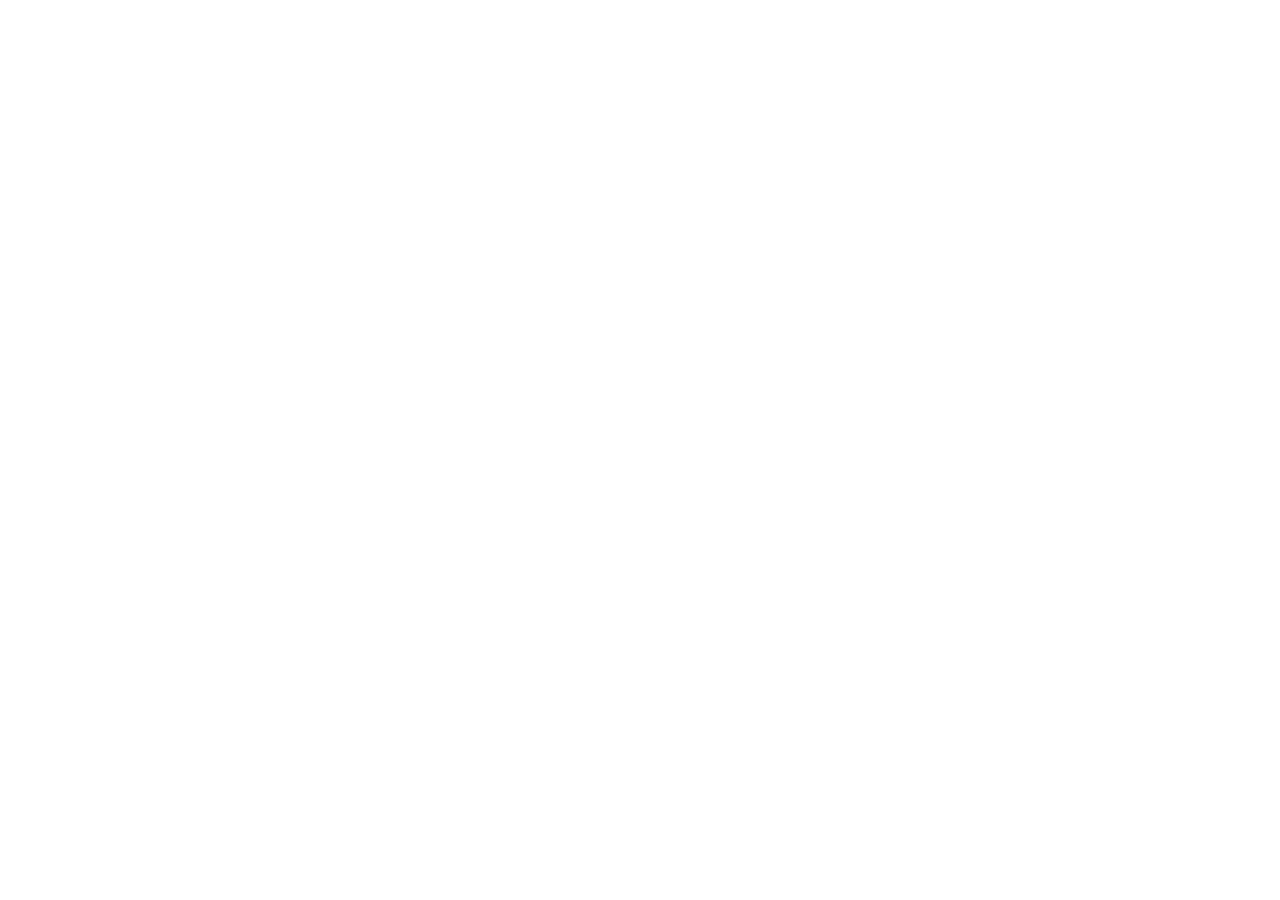
==== commit 719f03bf: "Update project references and sitemap URLs for portfolio migration - Updated `index.html` and projec" ====
--- a/index.html
+++ b/index.html
@@ -2,15 +2,15 @@
 <html lang="es">
   <head>
     <meta charset="UTF-8" />
-    <link rel="icon" type="image/svg+xml" href="/favicon.svg" />
+    <link rel="icon" type="image/svg+xml" href="/portfolio/favicon.svg" />
     <meta name="viewport" content="width=device-width, initial-scale=1.0" />
     <meta name="description" content="Nicolas Machado - Software Architect & Full Stack Engineer." />
     <title>Nicolas Machado | Portfolio</title>
     <link rel="preconnect" href="https://fonts.googleapis.com" />
     <link rel="preconnect" href="https://fonts.gstatic.com" crossorigin />
     <link href="https://fonts.googleapis.com/css2?family=Source+Sans+3:ital,wght@0,400;0,600;0,700;1,400&display=swap" rel="stylesheet" />
-    <script type="module" crossorigin src="/assets/index-C1O5crWS.js"></script>
-    <link rel="stylesheet" crossorigin href="/assets/index-WDtTAKxs.css">
+    <script type="module" crossorigin src="/portfolio/assets/index-VpDCQJbq.js"></script>
+    <link rel="stylesheet" crossorigin href="/portfolio/assets/index-WDtTAKxs.css">
   </head>
   <body>
     <div id="root"></div>
